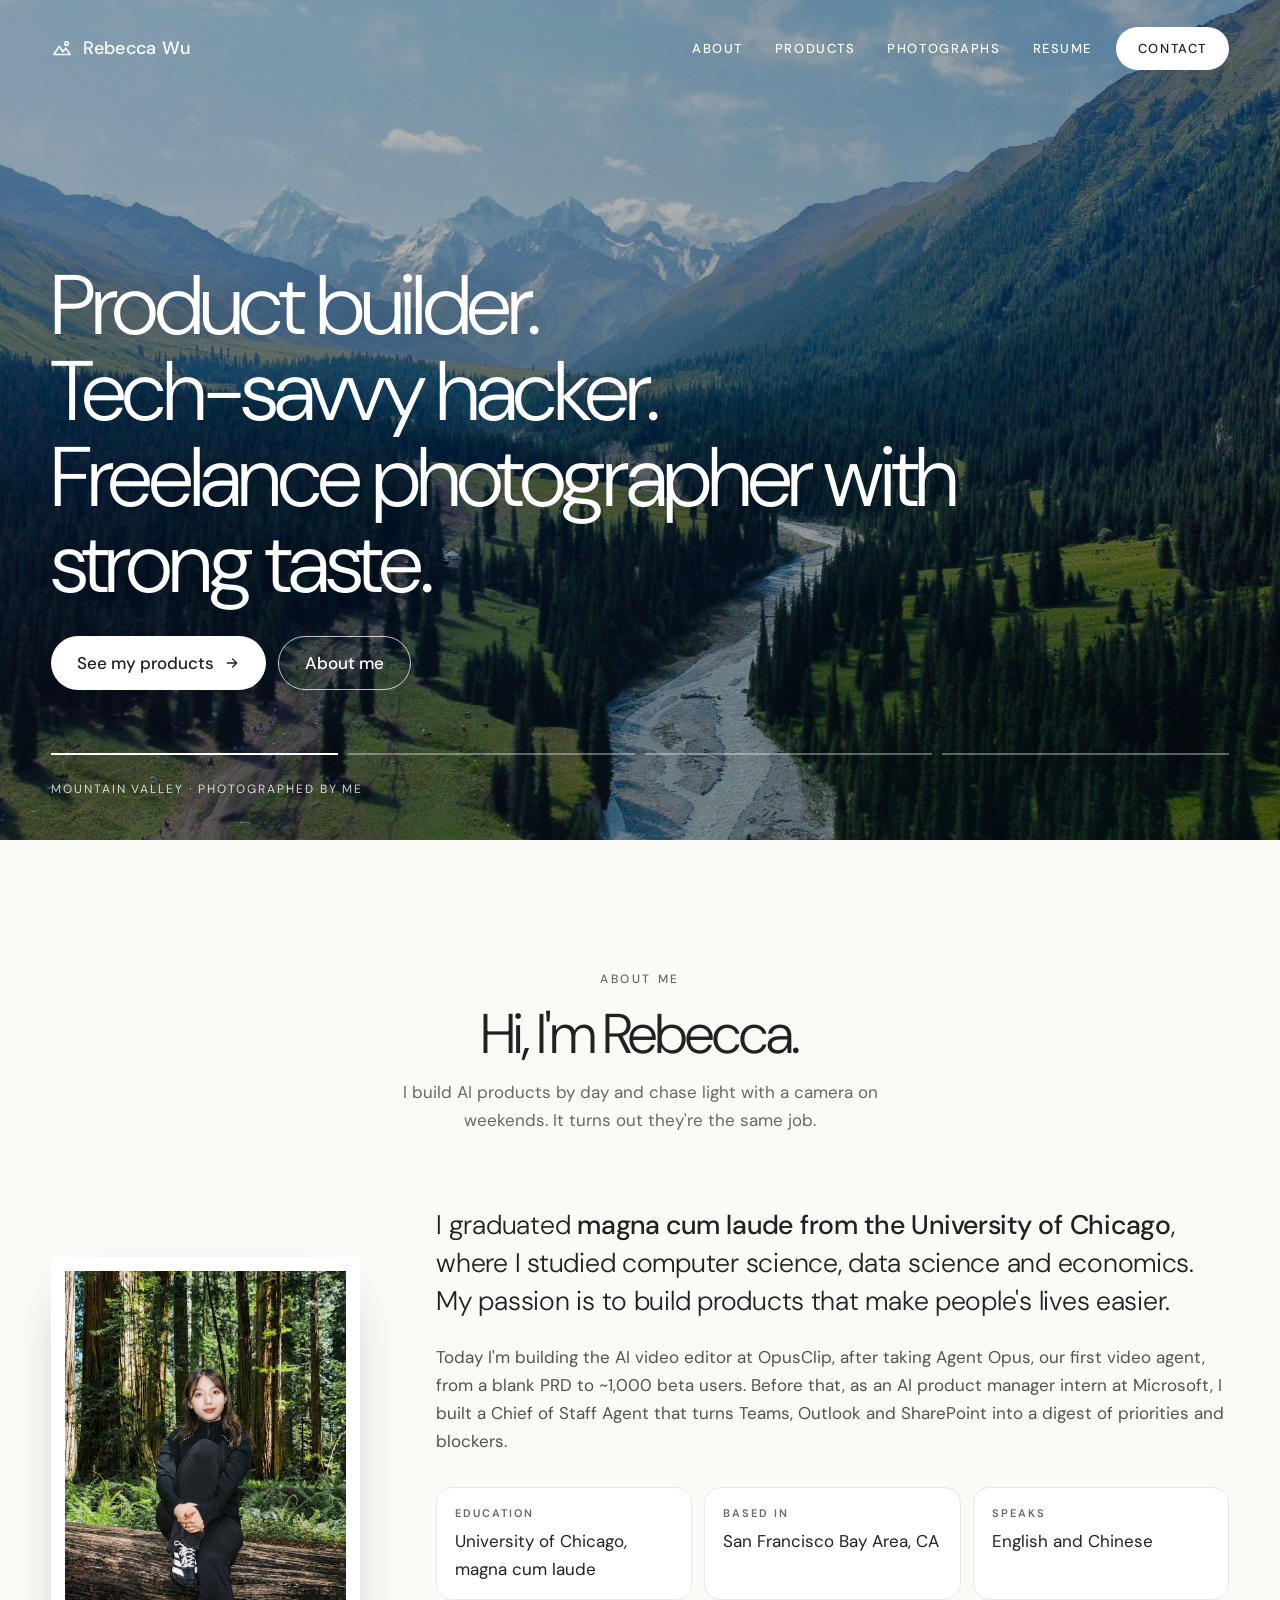
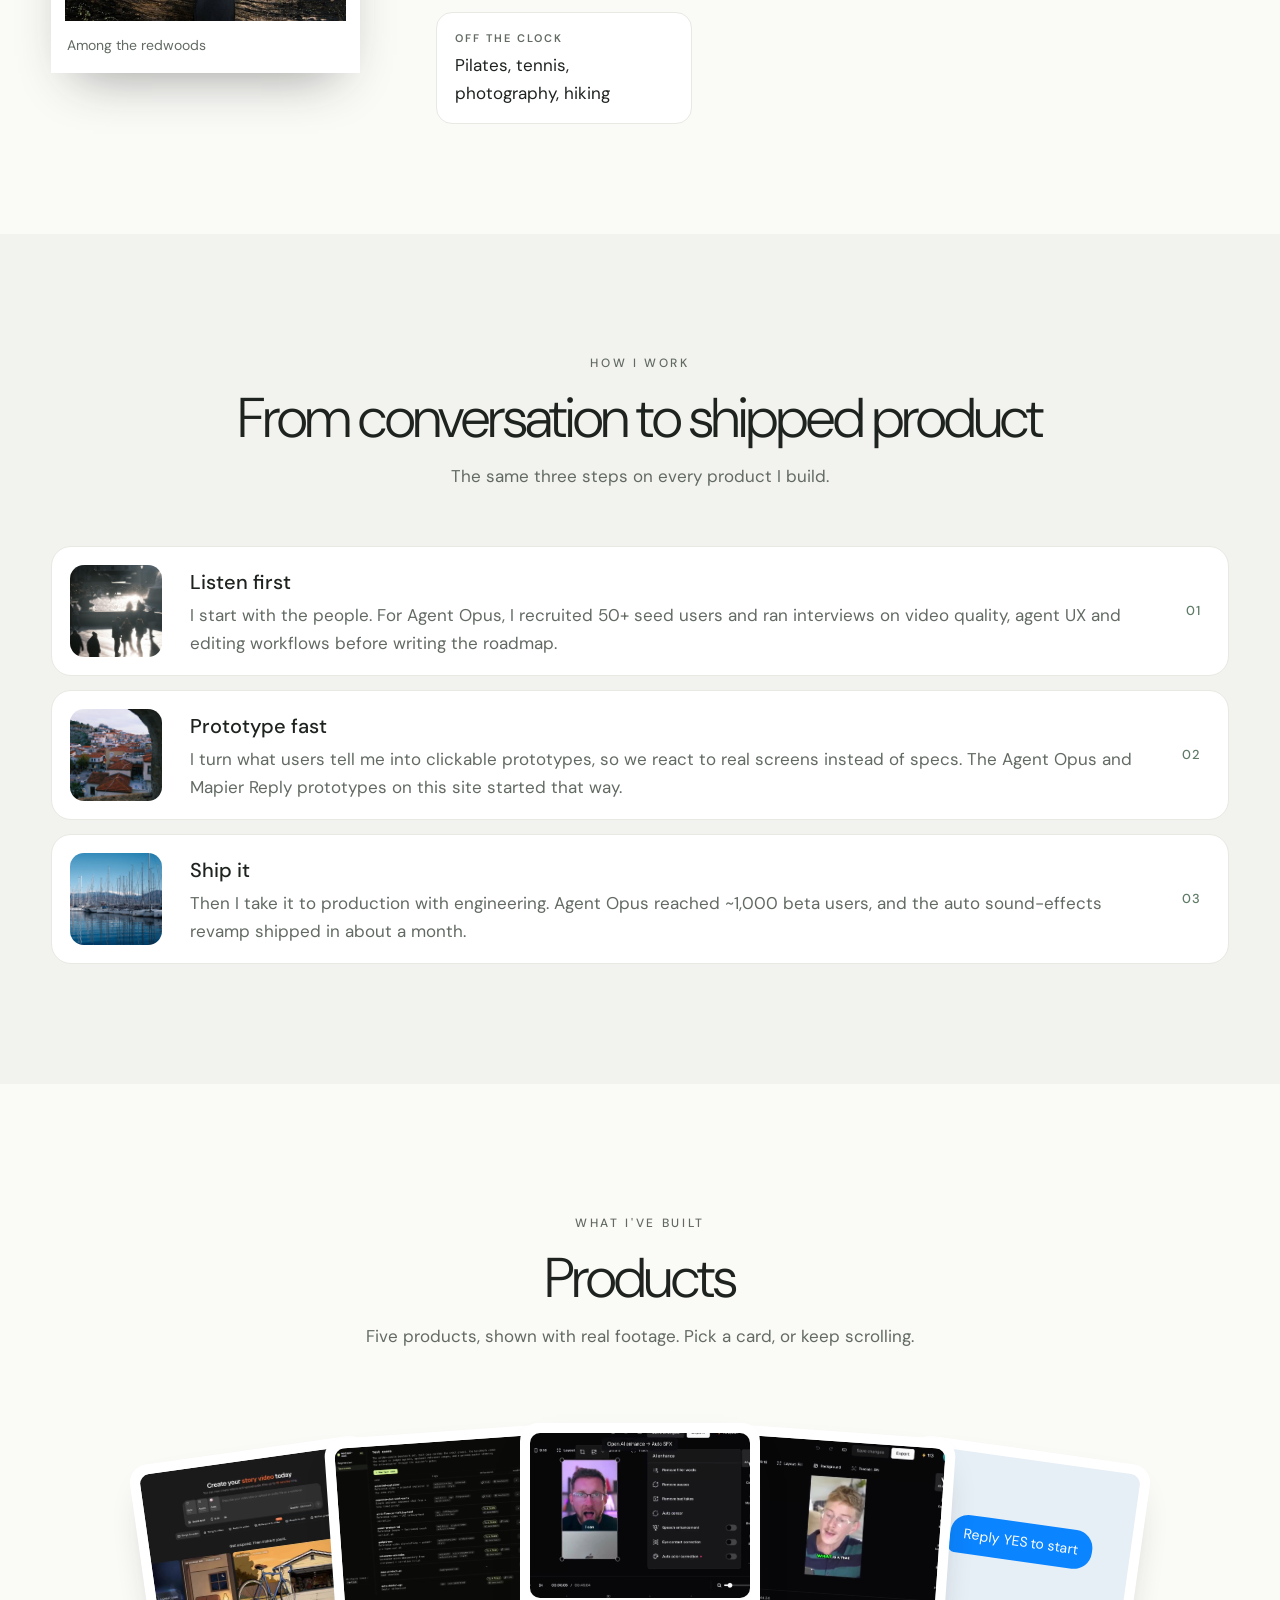
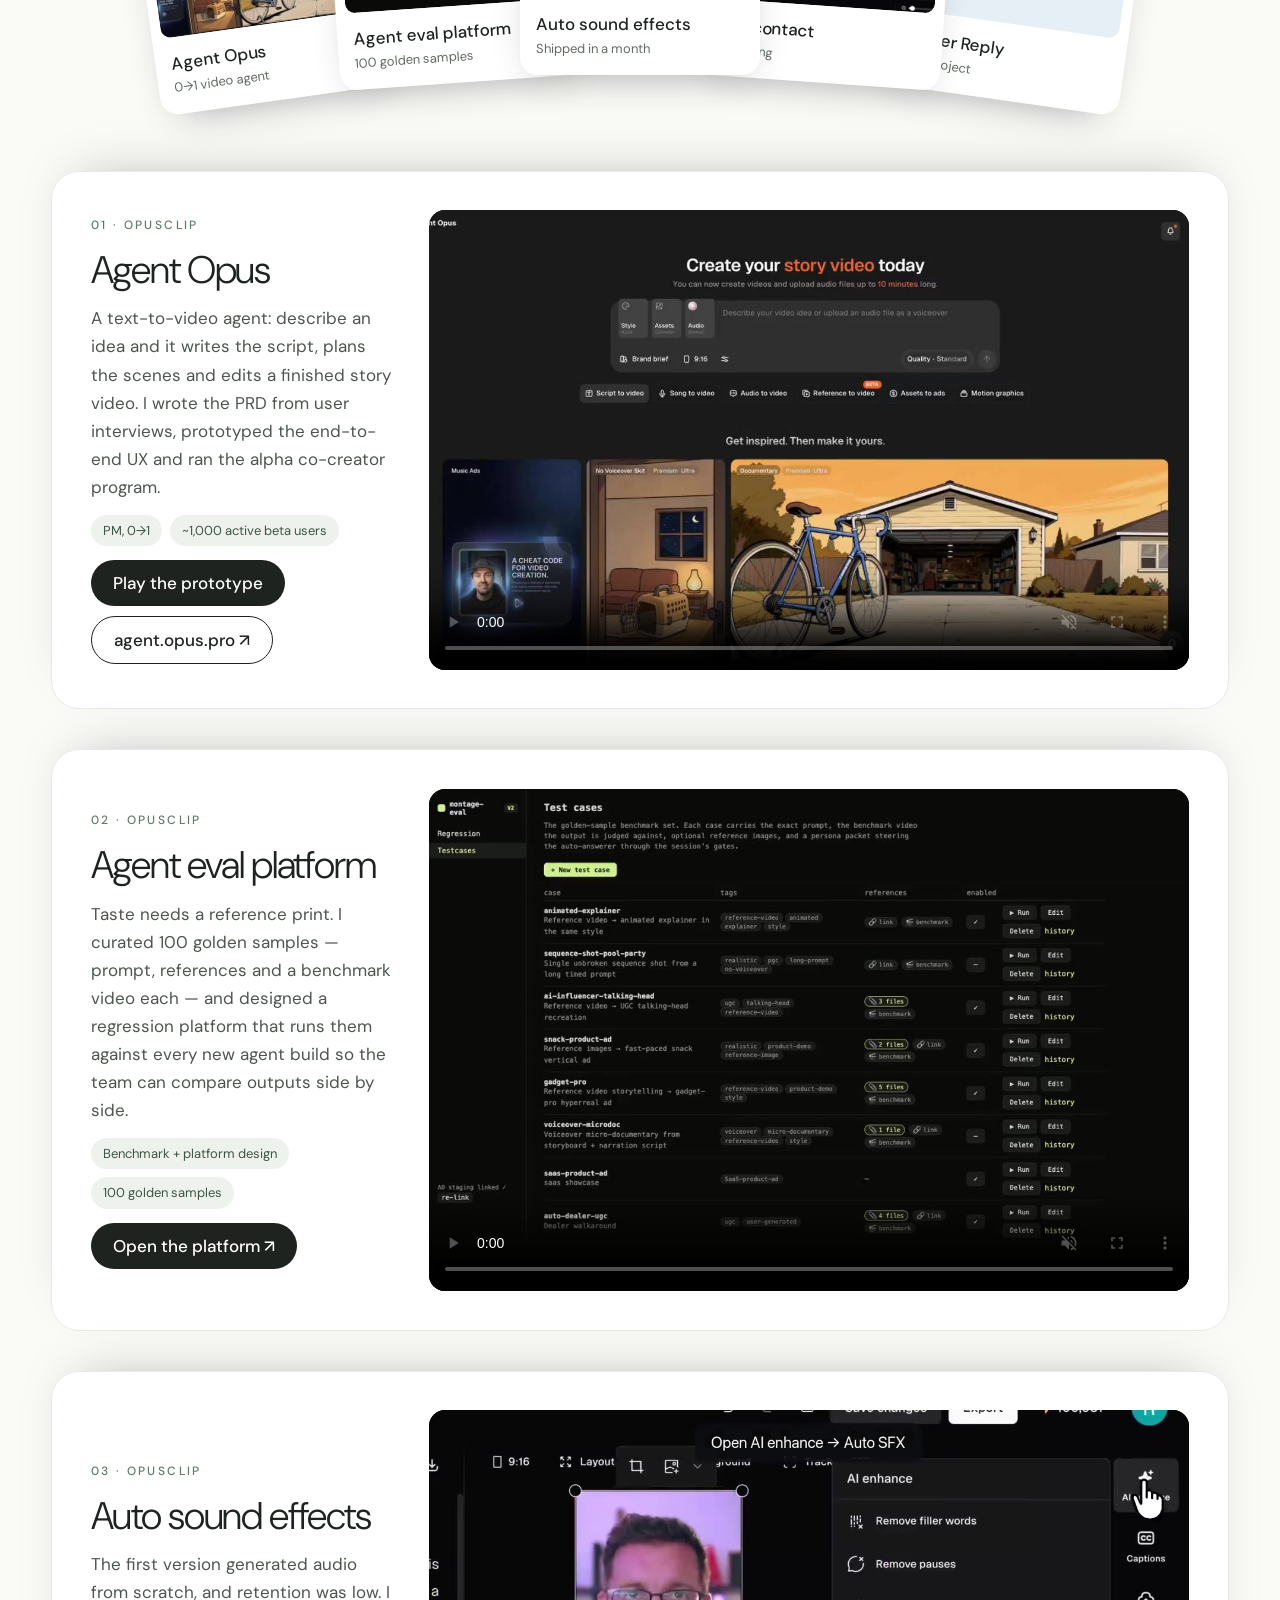
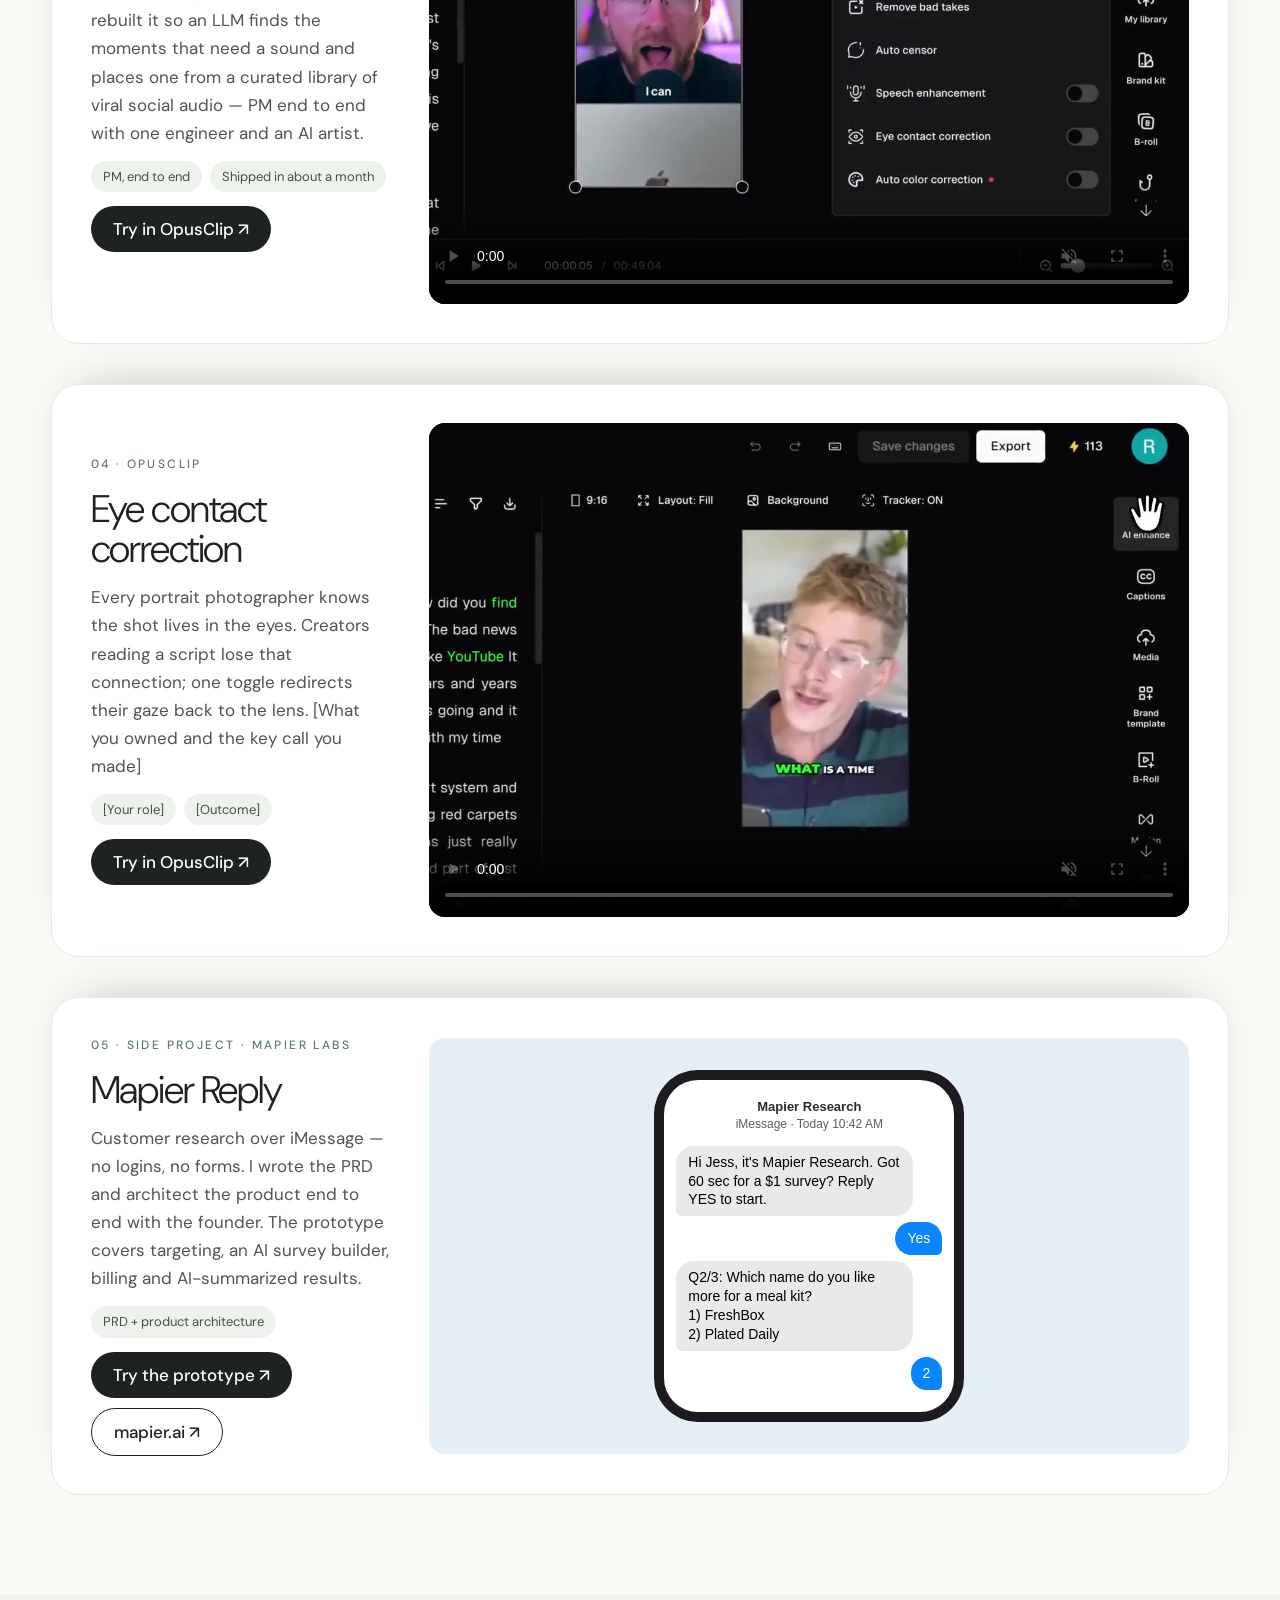
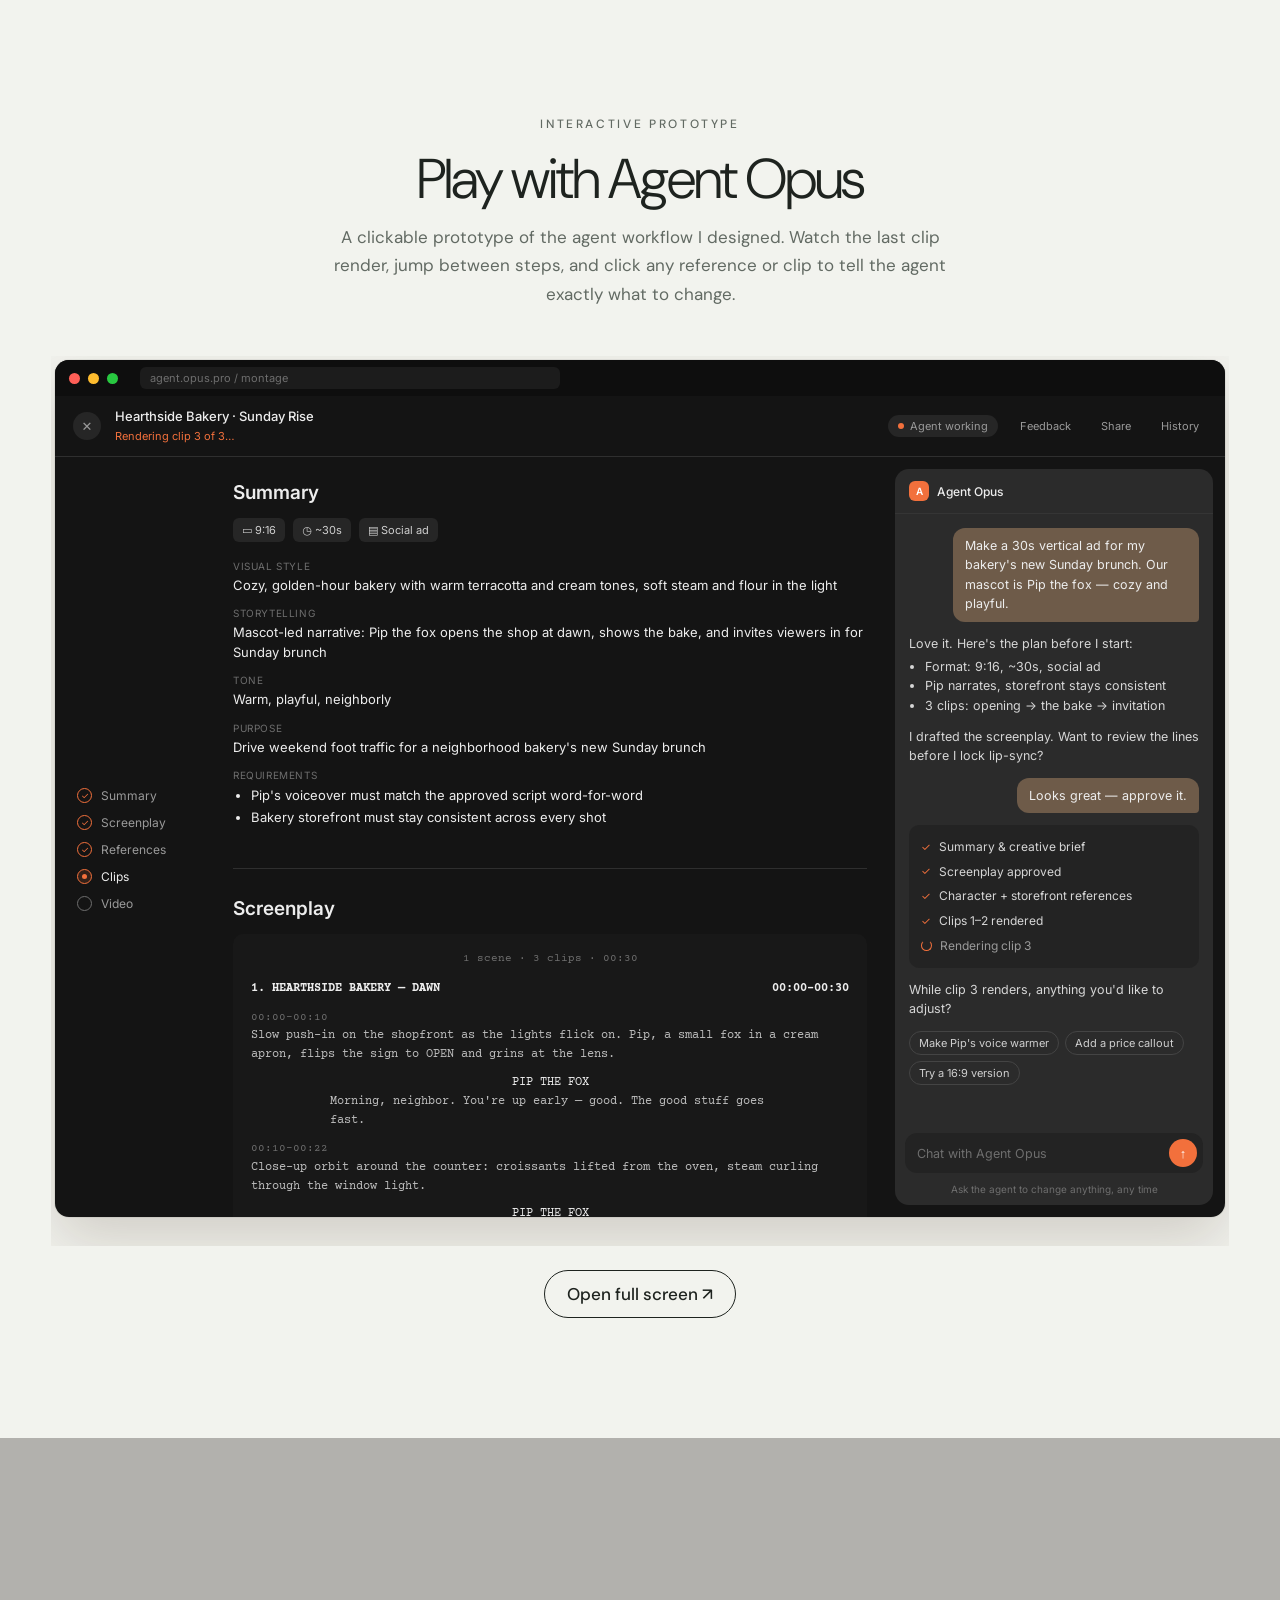
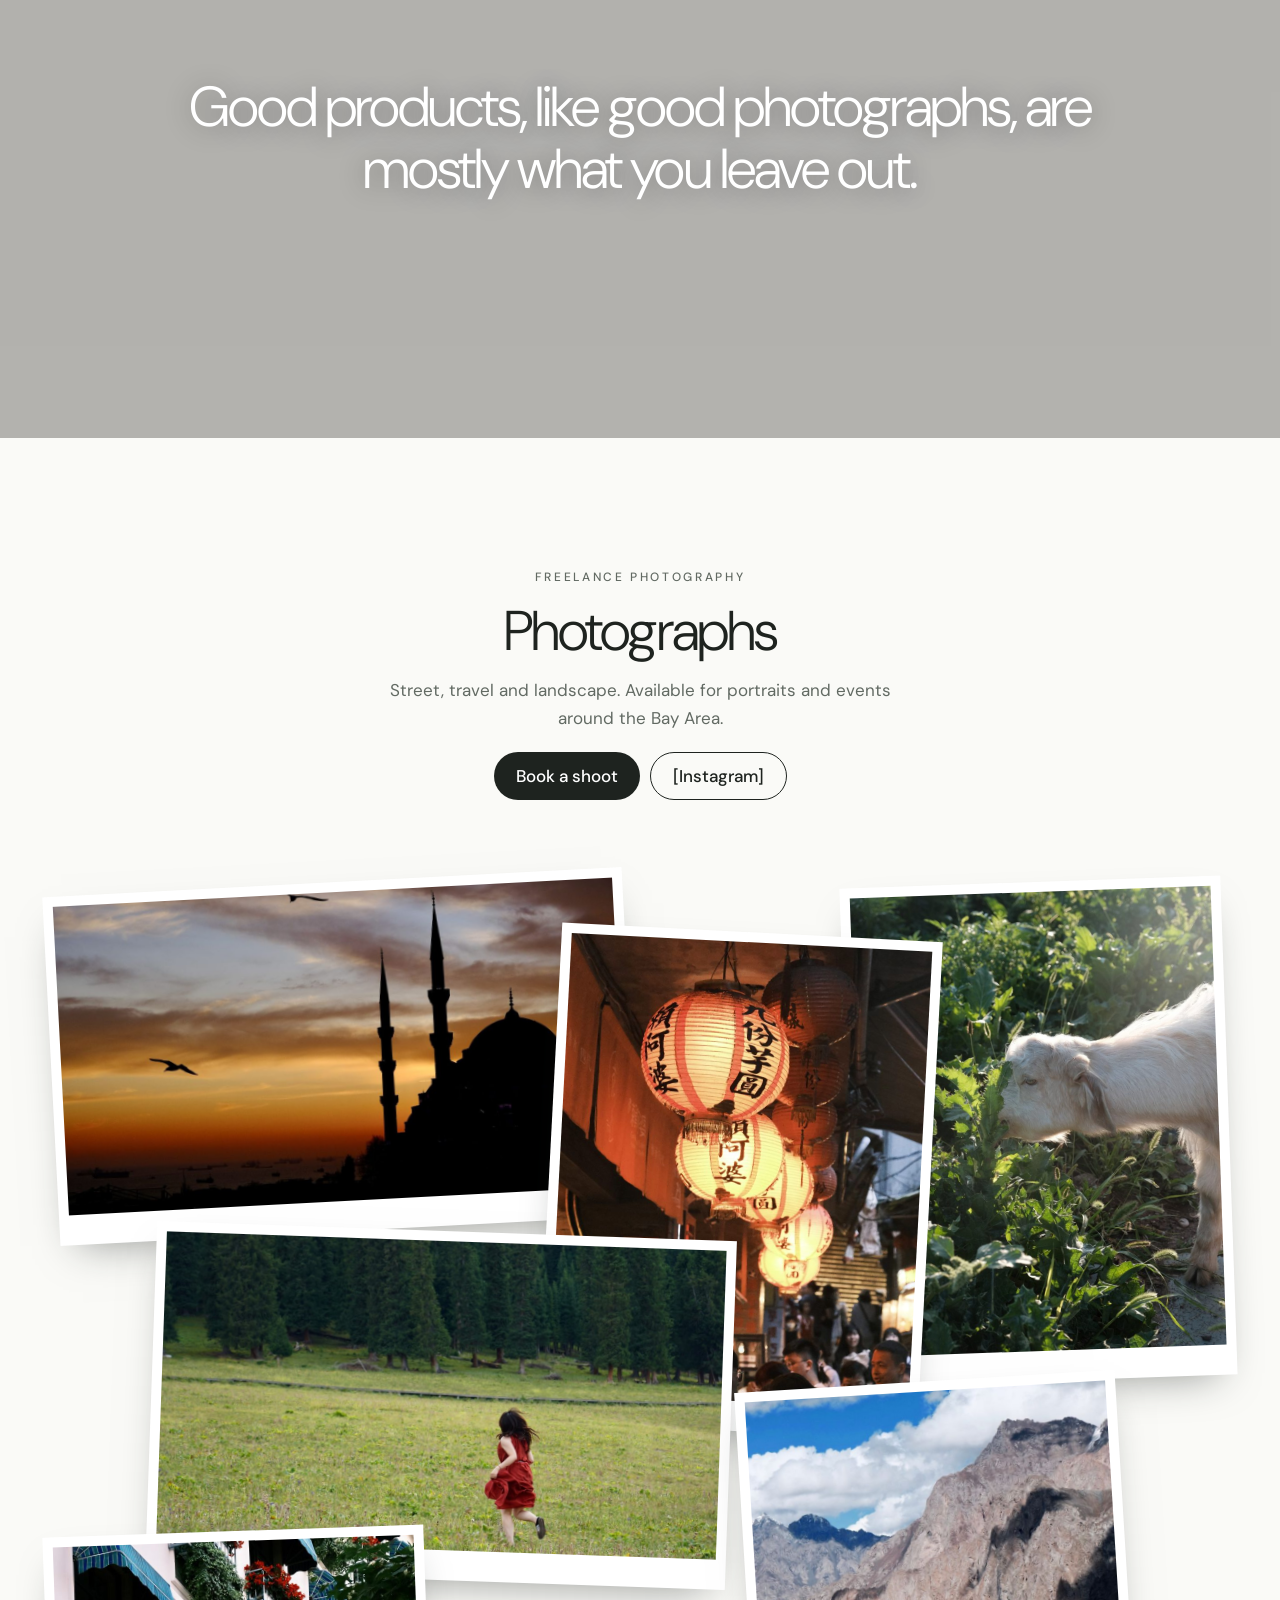
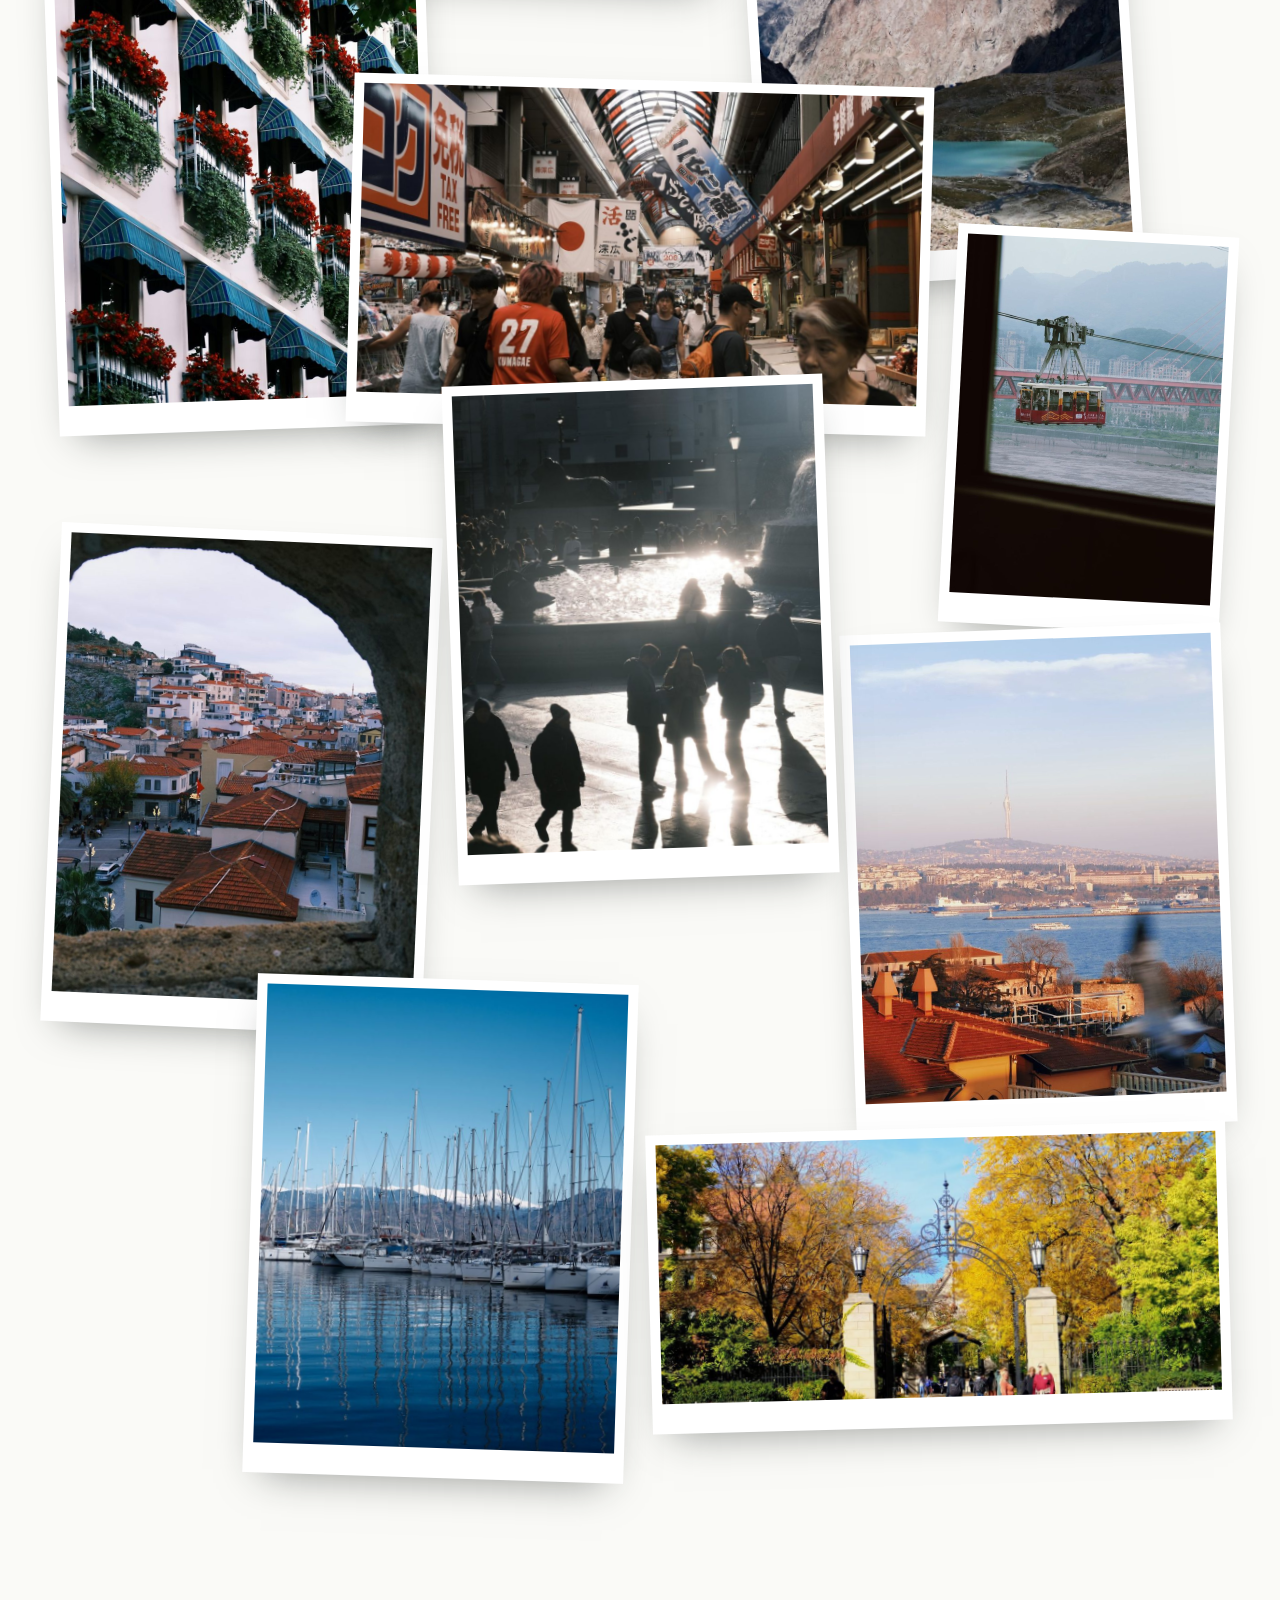
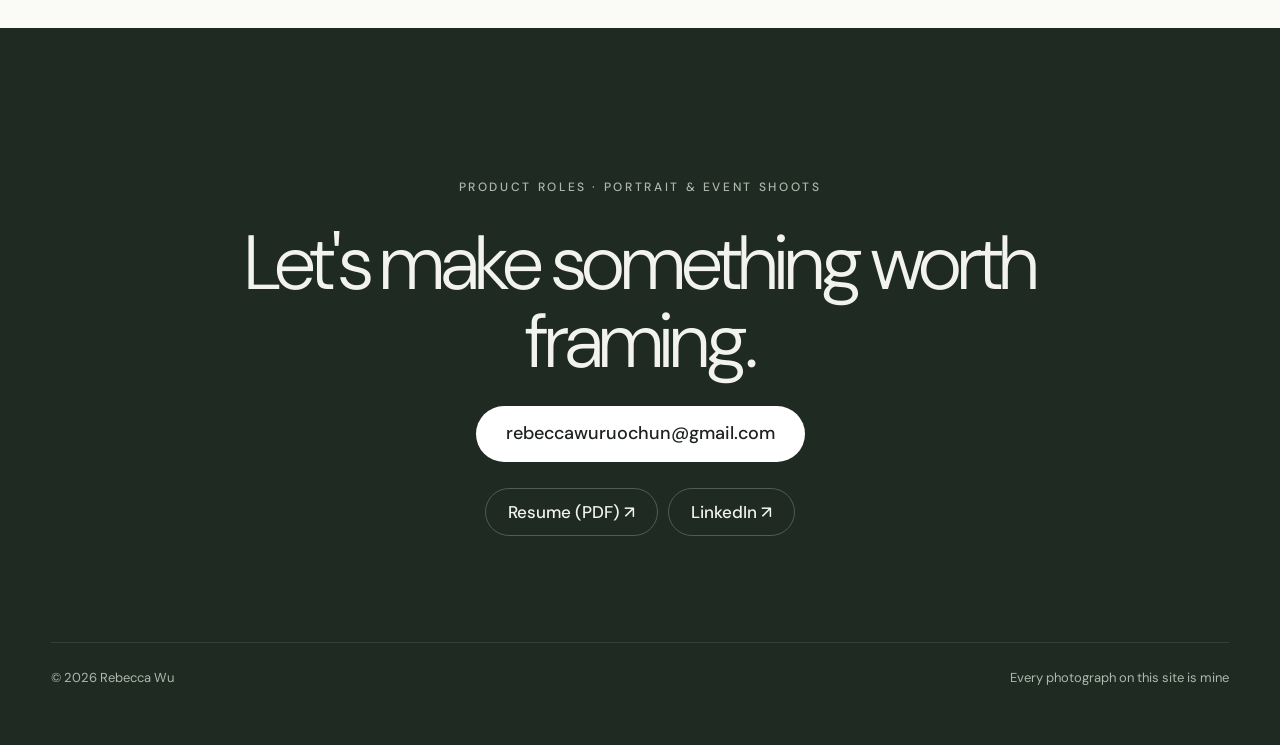
==== index.html @ 4a3f37a7 "Rewrite How I work as a three-step process Co-Authored-By: Claude Opus 5.5 <noreply@anthropic.com> C" ====
<!doctype html>
<html lang="en">
<head>
<meta charset="utf-8">
<meta name="viewport" content="width=device-width, initial-scale=1">
<title>Rebecca Wu — Products &amp; Photography</title>
<meta name="description" content="Rebecca Wu — product builder, tech-savvy hacker and freelance photographer with strong taste. AI video products at OpusClip.">
<meta property="og:title" content="Rebecca Wu — Products &amp; Photography">
<meta property="og:description" content="Product builder, tech-savvy hacker and freelance photographer with strong taste.">
<meta property="og:image" content="assets/photos/hero-valley.jpg">
<meta property="og:type" content="website">
<meta name="twitter:card" content="summary_large_image">
<link rel="icon" href="favicon.svg" type="image/svg+xml">
<link rel="preconnect" href="https://fonts.googleapis.com">
<link href="https://fonts.googleapis.com/css2?family=DM+Sans:opsz,wght@9..40,300;9..40,400;9..40,500;9..40,600&amp;display=swap" rel="stylesheet">
<style>
body{margin:0;background:#FAFAF7}
a{color:inherit}
@keyframes rw-reveal{from{opacity:0;transform:translateY(28px)}to{opacity:1;transform:none}}
@supports (animation-timeline: view()){@media (prefers-reduced-motion: no-preference){.rw-reveal{animation:rw-reveal linear both;animation-timeline:view();animation-range:entry 0% cover 25%}}}
@keyframes rw-fill{from{width:0}to{width:100%}}
.rw-fill{display:block;height:100%;background:#FFFFFF;animation:rw-fill 6s linear forwards}
@keyframes rw-zoom{from{transform:scale(1)}to{transform:scale(1.08)}}
@media (prefers-reduced-motion: no-preference){.rw-kb{animation:rw-zoom 7s ease-out forwards}}
.rw-band{background:#1A120C url(assets/photos/hero-mosque.jpg) center/cover fixed}
.rw-fan{transform:translateY(var(--y,0)) rotate(var(--r,0deg));transition:transform .45s cubic-bezier(.2,.7,.2,1), box-shadow .45s}
.rw-fan:hover,.rw-fan:focus-visible{transform:translateY(-18px) rotate(0deg) scale(1.04);z-index:9;box-shadow:0 30px 60px -20px rgba(30,35,31,.45)}
.rw-print{transform:rotate(var(--r,0deg));transition:transform .4s ease, box-shadow .4s ease}
.rw-print:hover{transform:rotate(0deg) scale(1.03);box-shadow:0 30px 60px -20px rgba(30,35,31,.4)}
.rw-pile .rw-print:hover{z-index:30 !important}
@media (max-width: 760px){.rw-pile{grid-template-columns:repeat(2,minmax(0,1fr)) !important;grid-auto-rows:auto !important;gap:14px !important}.rw-pile>figure{grid-column:auto !important;grid-row:auto !important;aspect-ratio:3/4}}
@media (prefers-reduced-motion: reduce){.rw-fan,.rw-print{transition:none}}
</style>
<style>
.hero-slide{position:absolute;inset:0;width:100%;height:100%;object-fit:cover;display:block;opacity:0;transition:opacity 1.4s ease}
.hero-slide.is-active{opacity:1}
@media (prefers-reduced-motion: no-preference){.hero-slide.is-active{animation:rw-zoom 7s ease-out forwards}}
.hero-bar{height:28px;padding:13px 0;border:0;background:transparent;cursor:pointer}
.hero-bar>span{display:block;height:2px;background:rgba(255,255,255,.35);overflow:hidden}
.hero-bar>span>i{display:block;height:100%;width:0;background:#fff}
.hero-bar.is-past>span>i{width:100%}
.hero-bar.is-active>span>i{animation:rw-fill 6s linear forwards}
html{scroll-behavior:smooth}
@media (max-width: 1060px){.pg-frame{display:none}}
</style>
</head>
<body>
<div style="background: #FAFAF7; color: #1E231F; font-family: 'DM Sans', system-ui, sans-serif; font-size: 17px; line-height: 1.65; font-weight: 400">

<section id="top" aria-label="Introduction" style="position: relative; min-height: 840px; overflow: hidden; color: #FFFFFF; display: flex; flex-direction: column; background: #24302A">
<div aria-hidden="true" style="position: absolute; inset: 0; overflow: hidden">
<img class="hero-slide is-active" src="assets/photos/hero-valley.jpg" alt="" style="object-position: 50% 60%">
<img class="hero-slide" src="assets/photos/hero-mosque.jpg" alt="" style="object-position: 50% 45%">
<img class="hero-slide" src="assets/photos/hero-market.jpg" alt="" style="object-position: 50% 50%">
<img class="hero-slide" src="assets/photos/hero-gate.jpg" alt="" style="object-position: 50% 55%">
<span style="position: absolute; inset: 0; background: rgba(12,16,13,0.32); display: block"></span>
</div>

<header style="position: relative; width: 100%; box-sizing: border-box; max-width: 1360px; margin: 0 auto; padding: 26px clamp(20px, 4vw, 56px); display: flex; flex-wrap: wrap; align-items: center; justify-content: space-between; gap: 12px">
<a href="#top" style="display: flex; align-items: center; gap: 10px; font-size: 18px; font-weight: 500; letter-spacing: 0.02em; text-decoration: none; color: #FFFFFF"><svg aria-hidden="true" width="22" height="22" viewBox="0 0 24 24" fill="none" stroke="currentColor" stroke-width="1.6" stroke-linecap="round" stroke-linejoin="round"><path d="M3 18l6-9 4 6 3-4 5 7z"></path><circle cx="17" cy="6" r="2"></circle></svg>Rebecca Wu</a>
<nav aria-label="Main" style="display: flex; flex-wrap: wrap; align-items: center; gap: 4px; font-size: 13px; font-weight: 500; letter-spacing: 0.12em; text-transform: uppercase">
<a href="#about" style="padding: 12px 14px; text-decoration: none; color: #FFFFFF">About</a>
<a href="#products" style="padding: 12px 14px; text-decoration: none; color: #FFFFFF">Products</a>
<a href="#photographs" style="padding: 12px 14px; text-decoration: none; color: #FFFFFF">Photographs</a>
<a href="assets/Rebecca-Wu-Resume.pdf" target="_blank" rel="noopener" style="padding: 12px 14px; text-decoration: none; color: #FFFFFF">Resume</a>
<a href="#contact" style="padding: 11px 22px; margin-left: 6px; text-decoration: none; color: #1E231F; background: #FFFFFF; border-radius: 999px">Contact</a>
</nav>
</header>

<div style="position: relative; flex: 1; width: 100%; box-sizing: border-box; max-width: 1360px; margin: 0 auto; padding: 40px clamp(20px, 4vw, 56px) 40px; display: flex; flex-direction: column; justify-content: flex-end; gap: 30px">
<h1 style="margin: 0; max-width: 980px; font-weight: 300; font-size: clamp(44px, 6.6vw, 96px); line-height: 1.02; letter-spacing: -0.04em; text-shadow: 0 2px 30px rgba(0,0,0,0.25)">Product builder.<br>Tech-savvy hacker.<br>Freelance photographer with strong taste.</h1>
<div style="display: flex; flex-wrap: wrap; gap: 12px">
<a href="#products" style="display: inline-flex; align-items: center; gap: 10px; min-height: 52px; padding: 0 26px; border-radius: 999px; background: #FFFFFF; color: #1E231F; text-decoration: none; font-weight: 500">See my products <svg aria-hidden="true" width="16" height="16" viewBox="0 0 24 24" fill="none" stroke="currentColor" stroke-width="2" stroke-linecap="round" stroke-linejoin="round"><path d="M5 12h14M13 6l6 6-6 6"></path></svg></a>
<a href="#about" style="display: inline-flex; align-items: center; min-height: 52px; padding: 0 26px; border-radius: 999px; border: 1px solid rgba(255,255,255,0.75); color: #FFFFFF; text-decoration: none; font-weight: 500">About me</a>
</div>
<div style="display: flex; flex-direction: column; gap: 12px; margin-top: 20px">
<div style="display: grid; grid-template-columns: repeat(4, minmax(0, 1fr)); gap: 10px">
<button class="hero-bar is-active" type="button" data-slide="0" aria-label="Show photo 1: Mountain valley" aria-pressed="true"><span><i></i></span></button>
<button class="hero-bar" type="button" data-slide="1" aria-label="Show photo 2: Last light" aria-pressed="false"><span><i></i></span></button>
<button class="hero-bar" type="button" data-slide="2" aria-label="Show photo 3: Market street" aria-pressed="false"><span><i></i></span></button>
<button class="hero-bar" type="button" data-slide="3" aria-label="Show photo 4: Autumn gate" aria-pressed="false"><span><i></i></span></button>

</div>
<p style="margin: 0; font-size: 12px; letter-spacing: 0.16em; text-transform: uppercase; color: rgba(255,255,255,0.8)"><span id="hero-caption">Mountain valley</span> · photographed by me</p>
</div>
</div>
</section>

<section id="about" style="max-width: 1240px; margin: 0 auto; padding: 130px clamp(20px, 4vw, 56px) 110px">
<div class="rw-reveal" style="text-align: center; display: flex; flex-direction: column; align-items: center; gap: 14px; margin-bottom: 72px">
<p style="margin: 0; font-size: 12px; font-weight: 500; letter-spacing: 0.22em; text-transform: uppercase; color: #626A63">About me</p>
<h2 style="margin: 0; font-size: clamp(36px, 4.4vw, 56px); line-height: 1.08; font-weight: 300; letter-spacing: -0.035em">Hi, I'm Rebecca.</h2>
<p style="margin: 0; max-width: 560px; color: #626A63">I build AI products by day and chase light with a camera on weekends. It turns out they're the same job.</p>
</div>
<div style="display: flex; flex-wrap: wrap; align-items: center; gap: clamp(36px, 6vw, 96px)">
<figure class="rw-print rw-reveal" style="--r: -2.5deg; flex: 1 1 280px; max-width: 420px; margin: 0 auto; padding: 14px 14px 52px; background: #FFFFFF; box-shadow: 0 24px 50px -24px rgba(30,35,31,0.45); position: relative">
<img src="assets/photos/rebecca-redwoods.jpg" alt="Rebecca sitting on a fallen log among redwoods" style="width: 100%; aspect-ratio: 4 / 5; object-fit: cover; object-position: 50% 40%; display: block">
<figcaption style="position: absolute; left: 16px; bottom: 16px; font-size: 14px; color: #626A63">Among the redwoods</figcaption>
</figure>
<div style="flex: 999 1 480px; min-width: 0; display: flex; flex-direction: column; gap: 24px">
<p style="margin: 0; font-size: clamp(21px, 2.1vw, 27px); line-height: 1.4; font-weight: 300; letter-spacing: -0.01em">I graduated <b style="font-weight: 500">magna cum laude from the University of Chicago</b>, where I studied computer science, data science and economics. My passion is to build products that make people's lives easier.</p>
<p style="margin: 0; color: #4E554F">Today I'm building the AI video editor at OpusClip, after taking Agent Opus, our first video agent, from a blank PRD to ~1,000 beta users. Before that, as an AI product manager intern at Microsoft, I built a Chief of Staff Agent that turns Teams, Outlook and SharePoint into a digest of priorities and blockers.</p>
<dl style="margin: 8px 0 0; display: grid; grid-template-columns: repeat(auto-fit, minmax(200px, 1fr)); gap: 12px">
<div style="background: #FFFFFF; border: 1px solid #E7E9E3; border-radius: 16px; padding: 16px 18px"><dt style="font-size: 11px; font-weight: 600; letter-spacing: 0.18em; color: #626A63">EDUCATION</dt><dd style="margin: 4px 0 0">University of Chicago, magna cum laude</dd></div>
<div style="background: #FFFFFF; border: 1px solid #E7E9E3; border-radius: 16px; padding: 16px 18px"><dt style="font-size: 11px; font-weight: 600; letter-spacing: 0.18em; color: #626A63">BASED IN</dt><dd style="margin: 4px 0 0">San Francisco Bay Area, CA</dd></div>
<div style="background: #FFFFFF; border: 1px solid #E7E9E3; border-radius: 16px; padding: 16px 18px"><dt style="font-size: 11px; font-weight: 600; letter-spacing: 0.18em; color: #626A63">SPEAKS</dt><dd style="margin: 4px 0 0">English and Chinese</dd></div>
<div style="background: #FFFFFF; border: 1px solid #E7E9E3; border-radius: 16px; padding: 16px 18px"><dt style="font-size: 11px; font-weight: 600; letter-spacing: 0.18em; color: #626A63">OFF THE CLOCK</dt><dd style="margin: 4px 0 0">Pilates, tennis, photography, hiking</dd></div>
</dl>
</div>
</div>
</section>

<section id="approach" style="background: #F2F3EE">
<div style="max-width: 1240px; margin: 0 auto; padding: 120px clamp(20px, 4vw, 56px)">
<div class="rw-reveal" style="text-align: center; display: flex; flex-direction: column; align-items: center; gap: 14px; margin-bottom: 56px">
<p style="margin: 0; font-size: 12px; font-weight: 500; letter-spacing: 0.22em; text-transform: uppercase; color: #626A63">How I work</p>
<h2 style="margin: 0; font-size: clamp(36px, 4.4vw, 56px); line-height: 1.08; font-weight: 300; letter-spacing: -0.035em">From conversation to shipped product</h2>
<p style="margin: 0; max-width: 560px; color: #626A63">The same three steps on every product I build.</p>
</div>
<div style="display: flex; flex-direction: column; gap: 14px">
<div class="rw-reveal" style="display: flex; flex-wrap: wrap; align-items: center; gap: 20px 28px; background: #FFFFFF; border: 1px solid #E7E9E3; border-radius: 20px; padding: 18px 26px 18px 18px">
<img src="assets/photos/backlit-commuters.jpg" alt="Backlit commuters casting long shadows" style="width: 92px; height: 92px; border-radius: 14px; object-fit: cover; display: block; flex: none">
<div style="flex: 1 1 300px; min-width: 0"><h3 style="margin: 0; font-size: 20px; font-weight: 500">Listen first</h3><p style="margin: 2px 0 0; color: #626A63">I start with the people. For Agent Opus, I recruited 50+ seed users and ran interviews on video quality, agent UX and editing workflows before writing the roadmap.</p></div>
<span style="font-size: 13px; font-weight: 500; letter-spacing: 0.12em; color: #5F7A66">01</span>
</div>
<div class="rw-reveal" style="display: flex; flex-wrap: wrap; align-items: center; gap: 20px 28px; background: #FFFFFF; border: 1px solid #E7E9E3; border-radius: 20px; padding: 18px 26px 18px 18px">
<img src="assets/photos/arch-hillside-town.jpg" alt="Hillside town framed through a stone arch" style="width: 92px; height: 92px; border-radius: 14px; object-fit: cover; display: block; flex: none">
<div style="flex: 1 1 300px; min-width: 0"><h3 style="margin: 0; font-size: 20px; font-weight: 500">Prototype fast</h3><p style="margin: 2px 0 0; color: #626A63">I turn what users tell me into clickable prototypes, so we react to real screens instead of specs. The Agent Opus and Mapier Reply prototypes on this site started that way.</p></div>
<span style="font-size: 13px; font-weight: 500; letter-spacing: 0.12em; color: #5F7A66">02</span>
</div>
<div class="rw-reveal" style="display: flex; flex-wrap: wrap; align-items: center; gap: 20px 28px; background: #FFFFFF; border: 1px solid #E7E9E3; border-radius: 20px; padding: 18px 26px 18px 18px">
<img src="assets/photos/marina.jpg" alt="Sailboat masts reflected in a still marina" style="width: 92px; height: 92px; border-radius: 14px; object-fit: cover; display: block; flex: none">
<div style="flex: 1 1 300px; min-width: 0"><h3 style="margin: 0; font-size: 20px; font-weight: 500">Ship it</h3><p style="margin: 2px 0 0; color: #626A63">Then I take it to production with engineering. Agent Opus reached ~1,000 beta users, and the auto sound-effects revamp shipped in about a month.</p></div>
<span style="font-size: 13px; font-weight: 500; letter-spacing: 0.12em; color: #5F7A66">03</span>
</div>
</div>
</div>
</section>

<section id="products" style="max-width: 1240px; margin: 0 auto; padding: 130px clamp(20px, 4vw, 56px) 60px">
<div class="rw-reveal" style="text-align: center; display: flex; flex-direction: column; align-items: center; gap: 14px">
<p style="margin: 0; font-size: 12px; font-weight: 500; letter-spacing: 0.22em; text-transform: uppercase; color: #626A63">What I've built</p>
<h2 style="margin: 0; font-size: clamp(36px, 4.4vw, 56px); line-height: 1.08; font-weight: 300; letter-spacing: -0.035em">Products</h2>
<p style="margin: 0; max-width: 560px; color: #626A63">Five products, shown with real footage. Pick a card, or keep scrolling.</p>
</div>

<nav aria-label="Product index" style="display: flex; justify-content: center; padding: 72px 8px 96px; overflow-x: auto">
<a class="rw-fan" href="#p1" style="--r: -8deg; --y: 26px; flex: none; width: 220px; margin: 0 -26px; background: #FFFFFF; border-radius: 18px; padding: 10px 10px 16px; box-shadow: 0 18px 40px -22px rgba(30,35,31,0.45); text-decoration: none; position: relative; z-index: 1">
<img src="assets/video/agent-opus-poster.jpg" alt="" style="width: 100%; aspect-ratio: 4 / 3; object-fit: cover; border-radius: 10px; display: block">
<span style="display: block; margin: 12px 6px 0; font-weight: 500">Agent Opus</span><span style="display: block; margin: 0 6px; font-size: 13px; color: #626A63">0→1 video agent</span>
</a>
<a class="rw-fan" href="#p2" style="--r: -4deg; --y: 8px; flex: none; width: 220px; margin: 0 -26px; background: #FFFFFF; border-radius: 18px; padding: 10px 10px 16px; box-shadow: 0 18px 40px -22px rgba(30,35,31,0.45); text-decoration: none; position: relative; z-index: 2">
<img src="assets/video/eval-platform-poster.jpg" alt="" style="width: 100%; aspect-ratio: 4 / 3; object-fit: cover; object-position: left top; border-radius: 10px; display: block">
<span style="display: block; margin: 12px 6px 0; font-weight: 500">Agent eval platform</span><span style="display: block; margin: 0 6px; font-size: 13px; color: #626A63">100 golden samples</span>
</a>
<a class="rw-fan" href="#p3" style="--r: 0deg; --y: 0px; flex: none; width: 220px; margin: 0 -26px; background: #FFFFFF; border-radius: 18px; padding: 10px 10px 16px; box-shadow: 0 18px 40px -22px rgba(30,35,31,0.45); text-decoration: none; position: relative; z-index: 3">
<img src="assets/video/auto-sfx-poster.jpg" alt="" style="width: 100%; aspect-ratio: 4 / 3; object-fit: cover; border-radius: 10px; display: block">
<span style="display: block; margin: 12px 6px 0; font-weight: 500">Auto sound effects</span><span style="display: block; margin: 0 6px; font-size: 13px; color: #626A63">Shipped in a month</span>
</a>
<a class="rw-fan" href="#p4" style="--r: 4deg; --y: 8px; flex: none; width: 220px; margin: 0 -26px; background: #FFFFFF; border-radius: 18px; padding: 10px 10px 16px; box-shadow: 0 18px 40px -22px rgba(30,35,31,0.45); text-decoration: none; position: relative; z-index: 2">
<img src="assets/video/eye-contact-poster.jpg" alt="" style="width: 100%; aspect-ratio: 4 / 3; object-fit: cover; border-radius: 10px; display: block">
<span style="display: block; margin: 12px 6px 0; font-weight: 500">Eye contact</span><span style="display: block; margin: 0 6px; font-size: 13px; color: #626A63">AI editing</span>
</a>
<a class="rw-fan" href="#p5" style="--r: 8deg; --y: 26px; flex: none; width: 220px; margin: 0 -26px; background: #FFFFFF; border-radius: 18px; padding: 10px 10px 16px; box-shadow: 0 18px 40px -22px rgba(30,35,31,0.45); text-decoration: none; position: relative; z-index: 1">
<span style="width: 100%; aspect-ratio: 4 / 3; border-radius: 10px; display: flex; align-items: center; justify-content: center; background: #E6EEF6"><span style="padding: 8px 14px; border-radius: 18px 18px 18px 6px; background: #0B84FF; color: #FFFFFF; font-size: 14px">Reply YES to start</span></span>
<span style="display: block; margin: 12px 6px 0; font-weight: 500">Mapier Reply</span><span style="display: block; margin: 0 6px; font-size: 13px; color: #626A63">Side project</span>
</a>
</nav>

<div style="display: flex; flex-direction: column; gap: 40px; padding-bottom: 40px">

<article id="p1" style="position: sticky; top: 20px; scroll-margin-top: 20px; background: #FFFFFF; border: 1px solid #E7E9E3; border-radius: 28px; padding: clamp(18px, 3vw, 40px); display: flex; flex-wrap: wrap; align-items: center; gap: clamp(24px, 3vw, 44px); box-shadow: 0 -18px 50px -30px rgba(30,35,31,0.35)">
<div style="flex: 1 1 300px; min-width: 0; display: flex; flex-direction: column; gap: 14px">
<p style="margin: 0; font-size: 12px; font-weight: 500; letter-spacing: 0.2em; color: #5F7A66">01 · OPUSCLIP</p>
<h3 style="margin: 0; font-size: clamp(30px, 3vw, 40px); line-height: 1.05; font-weight: 300; letter-spacing: -0.03em">Agent Opus</h3>
<p style="margin: 0; color: #4E554F">A text-to-video agent: describe an idea and it writes the script, plans the scenes and edits a finished story video. I wrote the PRD from user interviews, prototyped the end-to-end UX and ran the alpha co-creator program.</p>
<div style="display: flex; flex-wrap: wrap; gap: 8px"><span style="font-size: 13px; padding: 5px 12px; border-radius: 999px; background: #EEF2EC; color: #3F5546">PM, 0→1</span><span style="font-size: 13px; padding: 5px 12px; border-radius: 999px; background: #EEF2EC; color: #3F5546">~1,000 active beta users</span></div>
<div style="display: flex; flex-wrap: wrap; gap: 10px"><a href="#playground" style="display: inline-flex; align-items: center; min-height: 46px; padding: 0 22px; border-radius: 999px; background: #1E231F; color: #FFFFFF; text-decoration: none; font-weight: 500">Play the prototype</a><a href="https://agent.opus.pro" target="_blank" rel="noopener" style="display: inline-flex; align-items: center; min-height: 46px; padding: 0 22px; border-radius: 999px; border: 1px solid #1E231F; text-decoration: none; font-weight: 500">agent.opus.pro ↗</a></div>
</div>
<video src="assets/video/agent-opus.mp4" poster="assets/video/agent-opus-poster.jpg" autoplay="" muted="" loop="" playsinline="" controls="" preload="metadata" aria-label="Screen recording of the Agent Opus create screen" style="flex: 999 1 520px; min-width: 0; width: 100%; display: block; border-radius: 16px; background: #111111"></video>
</article>

<article id="p2" style="position: sticky; top: 36px; scroll-margin-top: 36px; background: #FFFFFF; border: 1px solid #E7E9E3; border-radius: 28px; padding: clamp(18px, 3vw, 40px); display: flex; flex-wrap: wrap; align-items: center; gap: clamp(24px, 3vw, 44px); box-shadow: 0 -18px 50px -30px rgba(30,35,31,0.35)">
<div style="flex: 1 1 300px; min-width: 0; display: flex; flex-direction: column; gap: 14px">
<p style="margin: 0; font-size: 12px; font-weight: 500; letter-spacing: 0.2em; color: #5F7A66">02 · OPUSCLIP</p>
<h3 style="margin: 0; font-size: clamp(30px, 3vw, 40px); line-height: 1.05; font-weight: 300; letter-spacing: -0.03em">Agent eval platform</h3>
<p style="margin: 0; color: #4E554F">Taste needs a reference print. I curated 100 golden samples — prompt, references and a benchmark video each — and designed a regression platform that runs them against every new agent build so the team can compare outputs side by side.</p>
<div style="display: flex; flex-wrap: wrap; gap: 8px"><span style="font-size: 13px; padding: 5px 12px; border-radius: 999px; background: #EEF2EC; color: #3F5546">Benchmark + platform design</span><span style="font-size: 13px; padding: 5px 12px; border-radius: 999px; background: #EEF2EC; color: #3F5546">100 golden samples</span></div>
<a href="https://montage-eval-v2.opuslab.ai/testcases" target="_blank" rel="noopener" style="align-self: flex-start; display: inline-flex; align-items: center; min-height: 46px; padding: 0 22px; border-radius: 999px; background: #1E231F; color: #FFFFFF; text-decoration: none; font-weight: 500">Open the platform ↗</a>
</div>
<video src="assets/video/eval-platform.mp4" poster="assets/video/eval-platform-poster.jpg" autoplay="" muted="" loop="" playsinline="" controls="" preload="metadata" aria-label="Screen recording of the agent eval platform" style="flex: 999 1 520px; min-width: 0; width: 100%; display: block; border-radius: 16px; background: #0E0E0E"></video>
</article>

<article id="p3" style="position: sticky; top: 52px; scroll-margin-top: 52px; background: #FFFFFF; border: 1px solid #E7E9E3; border-radius: 28px; padding: clamp(18px, 3vw, 40px); display: flex; flex-wrap: wrap; align-items: center; gap: clamp(24px, 3vw, 44px); box-shadow: 0 -18px 50px -30px rgba(30,35,31,0.35)">
<div style="flex: 1 1 300px; min-width: 0; display: flex; flex-direction: column; gap: 14px">
<p style="margin: 0; font-size: 12px; font-weight: 500; letter-spacing: 0.2em; color: #5F7A66">03 · OPUSCLIP</p>
<h3 style="margin: 0; font-size: clamp(30px, 3vw, 40px); line-height: 1.05; font-weight: 300; letter-spacing: -0.03em">Auto sound effects</h3>
<p style="margin: 0; color: #4E554F">The first version generated audio from scratch, and retention was low. I rebuilt it so an LLM finds the moments that need a sound and places one from a curated library of viral social audio — PM end to end with one engineer and an AI artist.</p>
<div style="display: flex; flex-wrap: wrap; gap: 8px"><span style="font-size: 13px; padding: 5px 12px; border-radius: 999px; background: #EEF2EC; color: #3F5546">PM, end to end</span><span style="font-size: 13px; padding: 5px 12px; border-radius: 999px; background: #EEF2EC; color: #3F5546">Shipped in about a month</span></div>
<a href="https://clip.opus.pro" target="_blank" rel="noopener" style="align-self: flex-start; display: inline-flex; align-items: center; min-height: 46px; padding: 0 22px; border-radius: 999px; background: #1E231F; color: #FFFFFF; text-decoration: none; font-weight: 500">Try in OpusClip ↗</a>
</div>
<video src="assets/video/auto-sfx.mp4" poster="assets/video/auto-sfx-poster.jpg" autoplay="" muted="" loop="" playsinline="" controls="" preload="metadata" aria-label="Captioned walkthrough of one-click auto sound effects" style="flex: 999 1 520px; min-width: 0; width: 100%; display: block; border-radius: 16px; background: #111111"></video>
</article>

<article id="p4" style="position: sticky; top: 68px; scroll-margin-top: 68px; background: #FFFFFF; border: 1px solid #E7E9E3; border-radius: 28px; padding: clamp(18px, 3vw, 40px); display: flex; flex-wrap: wrap; align-items: center; gap: clamp(24px, 3vw, 44px); box-shadow: 0 -18px 50px -30px rgba(30,35,31,0.35)">
<div style="flex: 1 1 300px; min-width: 0; display: flex; flex-direction: column; gap: 14px">
<p style="margin: 0; font-size: 12px; font-weight: 500; letter-spacing: 0.2em; color: #5F7A66">04 · OPUSCLIP</p>
<h3 style="margin: 0; font-size: clamp(30px, 3vw, 40px); line-height: 1.05; font-weight: 300; letter-spacing: -0.03em">Eye contact correction</h3>
<p style="margin: 0; color: #4E554F">Every portrait photographer knows the shot lives in the eyes. Creators reading a script lose that connection; one toggle redirects their gaze back to the lens. [What you owned and the key call you made]</p>
<div style="display: flex; flex-wrap: wrap; gap: 8px"><span style="font-size: 13px; padding: 5px 12px; border-radius: 999px; background: #EEF2EC; color: #3F5546">[Your role]</span><span style="font-size: 13px; padding: 5px 12px; border-radius: 999px; background: #EEF2EC; color: #3F5546">[Outcome]</span></div>
<a href="https://clip.opus.pro" target="_blank" rel="noopener" style="align-self: flex-start; display: inline-flex; align-items: center; min-height: 46px; padding: 0 22px; border-radius: 999px; background: #1E231F; color: #FFFFFF; text-decoration: none; font-weight: 500">Try in OpusClip ↗</a>
</div>
<video src="assets/video/eye-contact.mp4" poster="assets/video/eye-contact-poster.jpg" autoplay="" muted="" loop="" playsinline="" controls="" preload="metadata" aria-label="Walkthrough of eye contact correction in the OpusClip editor" style="flex: 999 1 520px; min-width: 0; width: 100%; display: block; border-radius: 16px; background: #111111"></video>
</article>

<article id="p5" style="position: sticky; top: 84px; scroll-margin-top: 84px; background: #FFFFFF; border: 1px solid #E7E9E3; border-radius: 28px; padding: clamp(18px, 3vw, 40px); display: flex; flex-wrap: wrap; align-items: center; gap: clamp(24px, 3vw, 44px); box-shadow: 0 -18px 50px -30px rgba(30,35,31,0.35)">
<div style="flex: 1 1 300px; min-width: 0; display: flex; flex-direction: column; gap: 14px">
<p style="margin: 0; font-size: 12px; font-weight: 500; letter-spacing: 0.2em; color: #5F7A66">05 · SIDE PROJECT · MAPIER LABS</p>
<h3 style="margin: 0; font-size: clamp(30px, 3vw, 40px); line-height: 1.05; font-weight: 300; letter-spacing: -0.03em">Mapier Reply</h3>
<p style="margin: 0; color: #4E554F">Customer research over iMessage — no logins, no forms. I wrote the PRD and architect the product end to end with the founder. The prototype covers targeting, an AI survey builder, billing and AI-summarized results.</p>
<div style="display: flex; flex-wrap: wrap; gap: 8px"><span style="font-size: 13px; padding: 5px 12px; border-radius: 999px; background: #EEF2EC; color: #3F5546">PRD + product architecture</span></div>
<div style="display: flex; flex-wrap: wrap; gap: 10px">
<a href="mapier/" target="_blank" rel="noopener" style="display: inline-flex; align-items: center; min-height: 46px; padding: 0 22px; border-radius: 999px; background: #1E231F; color: #FFFFFF; text-decoration: none; font-weight: 500">Try the prototype ↗</a>
<a href="https://www.mapier.ai/" target="_blank" rel="noopener" style="display: inline-flex; align-items: center; min-height: 46px; padding: 0 22px; border-radius: 999px; border: 1px solid #1E231F; text-decoration: none; font-weight: 500">mapier.ai ↗</a>
</div>
</div>
<a href="mapier/" target="_blank" rel="noopener" aria-label="Open the Mapier Reply prototype" style="flex: 999 1 520px; min-width: 0; display: flex; justify-content: center; text-decoration: none; background: #E6EEF6; border-radius: 16px; padding: 32px 16px">
<div style="width: 100%; max-width: 290px; border-radius: 44px; padding: 10px; background: #1D1B20">
<div style="border-radius: 34px; background: #FFFFFF; padding: 18px 12px 22px; display: flex; flex-direction: column; gap: 6px; font-family: -apple-system, 'Helvetica Neue', sans-serif; font-size: 14px; line-height: 1.35">
<div style="text-align: center; font-size: 12px; color: #5E5E5E; margin-bottom: 8px"><b style="display: block; color: #2B2B2B; font-size: 13px">Mapier Research</b>iMessage · Today 10:42 AM</div>
<div style="align-self: flex-start; max-width: 80%; padding: 7px 12px; border-radius: 18px 18px 18px 6px; background: #E9E9EB; color: #000000">Hi Jess, it's Mapier Research. Got 60 sec for a $1 survey? Reply YES to start.</div>
<div style="align-self: flex-end; padding: 7px 12px; border-radius: 18px 18px 6px 18px; background: #0B84FF; color: #FFFFFF">Yes</div>
<div style="align-self: flex-start; max-width: 80%; padding: 7px 12px; border-radius: 18px 18px 18px 6px; background: #E9E9EB; color: #000000; white-space: pre-line">Q2/3: Which name do you like more for a meal kit?
1) FreshBox
2) Plated Daily</div>
<div style="align-self: flex-end; padding: 7px 12px; border-radius: 18px 18px 6px 18px; background: #0B84FF; color: #FFFFFF">2</div>
</div>
</div>
</a>
</article>

</div>
</section>

<section id="playground" style="background: #F2F3EE">
<div style="max-width: 1360px; margin: 0 auto; padding: 120px clamp(20px, 4vw, 56px)">
<div class="rw-reveal" style="text-align: center; display: flex; flex-direction: column; align-items: center; gap: 14px; margin-bottom: 48px">
<p style="margin: 0; font-size: 12px; font-weight: 500; letter-spacing: 0.22em; text-transform: uppercase; color: #626A63">Interactive prototype</p>
<h2 style="margin: 0; font-size: clamp(36px, 4.4vw, 56px); line-height: 1.08; font-weight: 300; letter-spacing: -0.035em">Play with Agent Opus</h2>
<p style="margin: 0; max-width: 620px; color: #626A63">A clickable prototype of the agent workflow I designed. Watch the last clip render, jump between steps, and click any reference or clip to tell the agent exactly what to change.</p>
</div>
<div class="pg-frame">
<iframe src="agent-opus/" title="Agent Opus interactive prototype" loading="lazy" style="display: block; width: 100%; height: 890px; border: 0; background: transparent"></iframe>
</div>
<div style="display: flex; justify-content: center; margin-top: 24px">
<a href="agent-opus/" target="_blank" rel="noopener" style="display: inline-flex; align-items: center; min-height: 46px; padding: 0 22px; border-radius: 999px; border: 1px solid #1E231F; text-decoration: none; font-weight: 500">Open full screen ↗</a>
</div>
</div>
</section>

<section class="rw-band" aria-label="Photograph of a mosque at sunset" style="min-height: 600px; display: flex; align-items: center; justify-content: center; padding: 80px clamp(20px, 4vw, 56px); box-sizing: border-box; position: relative">
<span aria-hidden="true" style="position: absolute; inset: 0; background: rgba(14,10,6,0.3); display: block"></span>
<p style="position: relative; margin: 0; max-width: 940px; text-align: center; color: #FFFFFF; font-size: clamp(32px, 4.4vw, 60px); line-height: 1.1; font-weight: 300; letter-spacing: -0.035em; text-shadow: 0 2px 24px rgba(0,0,0,0.35)">Good products, like good photographs, are mostly what you leave out.</p>
</section>

<section id="photographs" style="max-width: 1240px; margin: 0 auto; padding: 130px clamp(20px, 4vw, 56px) 120px">
<div class="rw-reveal" style="text-align: center; display: flex; flex-direction: column; align-items: center; gap: 14px; margin-bottom: 72px">
<p style="margin: 0; font-size: 12px; font-weight: 500; letter-spacing: 0.22em; text-transform: uppercase; color: #626A63">Freelance photography</p>
<h2 style="margin: 0; font-size: clamp(36px, 4.4vw, 56px); line-height: 1.08; font-weight: 300; letter-spacing: -0.035em">Photographs</h2>
<p style="margin: 0; max-width: 560px; color: #626A63">Street, travel and landscape. Available for portraits and events around the Bay Area.</p>
<div style="display: flex; flex-wrap: wrap; justify-content: center; gap: 10px; margin-top: 6px">
<a href="mailto:rebeccawuruochun@gmail.com?subject=Photo%20shoot" style="display: inline-flex; align-items: center; min-height: 46px; padding: 0 22px; border-radius: 999px; background: #1E231F; color: #FFFFFF; text-decoration: none; font-weight: 500">Book a shoot</a>
<a href="#" style="display: inline-flex; align-items: center; min-height: 46px; padding: 0 22px; border-radius: 999px; border: 1px solid #1E231F; text-decoration: none; font-weight: 500">[Instagram]</a>
</div>
</div>
<div class="rw-pile" style="display: grid; grid-template-columns: repeat(12, minmax(0, 1fr)); grid-auto-rows: clamp(30px, 3.9vw, 50px); gap: 0 clamp(10px, 1.4vw, 18px); padding: 10px 0 30px">
<figure class="rw-print" style="--r: -3deg; grid-column: 1 / 7; grid-row: 1 / 8; z-index: 1; margin: 0; padding: 10px 10px 30px; background: #FFFFFF; box-shadow: 0 18px 40px -20px rgba(30,35,31,0.5); display: flex; box-sizing: border-box; min-height: 0"><img src="assets/photos/mosque-sunset.jpg" alt="Silhouetted mosque domes and minarets against an orange sunset" style="width: 100%; height: 100%; min-height: 0; object-fit: cover; display: block"></figure>
<figure class="rw-print" style="--r: 3deg; grid-column: 6 / 10; grid-row: 2 / 12; z-index: 2; margin: 0; padding: 10px 10px 30px; background: #FFFFFF; box-shadow: 0 18px 40px -20px rgba(30,35,31,0.5); display: flex; box-sizing: border-box; min-height: 0"><img src="assets/photos/lantern-alley.jpg" alt="Glowing paper lanterns over a crowded night alley" style="width: 100%; height: 100%; min-height: 0; object-fit: cover; display: block"></figure>
<figure class="rw-print" style="--r: -2deg; grid-column: 9 / 13; grid-row: 1 / 11; z-index: 1; margin: 0; padding: 10px 10px 30px; background: #FFFFFF; box-shadow: 0 18px 40px -20px rgba(30,35,31,0.5); display: flex; box-sizing: border-box; min-height: 0"><img src="assets/photos/goat.jpg" alt="A white goat grazing on sunlit leaves" style="width: 100%; height: 100%; min-height: 0; object-fit: cover; display: block"></figure>
<figure class="rw-print" style="--r: 2deg; grid-column: 2 / 8; grid-row: 8 / 15; z-index: 3; margin: 0; padding: 10px 10px 30px; background: #FFFFFF; box-shadow: 0 18px 40px -20px rgba(30,35,31,0.5); display: flex; box-sizing: border-box; min-height: 0"><img src="assets/photos/red-dress-meadow.jpg" alt="A woman in a red dress running across a meadow toward a pine forest" style="width: 100%; height: 100%; min-height: 0; object-fit: cover; display: block"></figure>
<figure class="rw-print" style="--r: -3.5deg; grid-column: 8 / 12; grid-row: 11 / 21; z-index: 3; margin: 0; padding: 10px 10px 30px; background: #FFFFFF; box-shadow: 0 18px 40px -20px rgba(30,35,31,0.5); display: flex; box-sizing: border-box; min-height: 0"><img src="assets/photos/mountain-lake.jpg" alt="Switchback road winding to a turquoise lake beneath rocky peaks" style="width: 100%; height: 100%; min-height: 0; object-fit: cover; display: block"></figure>
<figure class="rw-print" style="--r: -2deg; grid-column: 1 / 5; grid-row: 14 / 24; z-index: 4; margin: 0; padding: 10px 10px 30px; background: #FFFFFF; box-shadow: 0 18px 40px -20px rgba(30,35,31,0.5); display: flex; box-sizing: border-box; min-height: 0"><img src="assets/photos/geranium-balconies.jpg" alt="Rows of balconies overflowing with red geraniums" style="width: 100%; height: 100%; min-height: 0; object-fit: cover; display: block"></figure>
<figure class="rw-print" style="--r: 1.5deg; grid-column: 4 / 10; grid-row: 17 / 24; z-index: 5; margin: 0; padding: 10px 10px 30px; background: #FFFFFF; box-shadow: 0 18px 40px -20px rgba(30,35,31,0.5); display: flex; box-sizing: border-box; min-height: 0"><img src="assets/photos/market-street.jpg" alt="A busy covered market street lined with bright shop signs" style="width: 100%; height: 100%; min-height: 0; object-fit: cover; display: block"></figure>
<figure class="rw-print" style="--r: 3deg; grid-column: 10 / 13; grid-row: 20 / 28; z-index: 4; margin: 0; padding: 10px 10px 30px; background: #FFFFFF; box-shadow: 0 18px 40px -20px rgba(30,35,31,0.5); display: flex; box-sizing: border-box; min-height: 0"><img src="assets/photos/cable-car.jpg" alt="A red cable car crossing a river, seen through a window" style="width: 100%; height: 100%; min-height: 0; object-fit: cover; display: block"></figure>
<figure class="rw-print" style="--r: -2deg; grid-column: 5 / 9; grid-row: 23 / 33; z-index: 6; margin: 0; padding: 10px 10px 30px; background: #FFFFFF; box-shadow: 0 18px 40px -20px rgba(30,35,31,0.5); display: flex; box-sizing: border-box; min-height: 0"><img src="assets/photos/backlit-commuters.jpg" alt="Backlit commuters casting long shadows in a station hall" style="width: 100%; height: 100%; min-height: 0; object-fit: cover; display: block"></figure>
<figure class="rw-print" style="--r: 2.5deg; grid-column: 1 / 5; grid-row: 26 / 36; z-index: 5; margin: 0; padding: 10px 10px 30px; background: #FFFFFF; box-shadow: 0 18px 40px -20px rgba(30,35,31,0.5); display: flex; box-sizing: border-box; min-height: 0"><img src="assets/photos/arch-hillside-town.jpg" alt="Red-roofed hillside town framed through a stone archway" style="width: 100%; height: 100%; min-height: 0; object-fit: cover; display: block"></figure>
<figure class="rw-print" style="--r: -2deg; grid-column: 9 / 13; grid-row: 28 / 38; z-index: 5; margin: 0; padding: 10px 10px 30px; background: #FFFFFF; box-shadow: 0 18px 40px -20px rgba(30,35,31,0.5); display: flex; box-sizing: border-box; min-height: 0"><img src="assets/photos/golden-rooftops.jpg" alt="Terracotta rooftops at golden hour above a waterfront city" style="width: 100%; height: 100%; min-height: 0; object-fit: cover; display: block"></figure>
<figure class="rw-print" style="--r: 1.8deg; grid-column: 3 / 7; grid-row: 35 / 45; z-index: 7; margin: 0; padding: 10px 10px 30px; background: #FFFFFF; box-shadow: 0 18px 40px -20px rgba(30,35,31,0.5); display: flex; box-sizing: border-box; min-height: 0"><img src="assets/photos/marina.jpg" alt="Sailboat masts reflected in a still blue marina" style="width: 100%; height: 100%; min-height: 0; object-fit: cover; display: block"></figure>
<figure class="rw-print" style="--r: -1.5deg; grid-column: 7 / 13; grid-row: 38 / 44; z-index: 8; margin: 0; padding: 10px 10px 30px; background: #FFFFFF; box-shadow: 0 18px 40px -20px rgba(30,35,31,0.5); display: flex; box-sizing: border-box; min-height: 0"><img src="assets/photos/autumn-gate.jpg" alt="An ornate park gate framed by golden autumn trees" style="width: 100%; height: 100%; min-height: 0; object-fit: cover; display: block"></figure>
</div>
</section>

<section id="contact" style="background: #1F2A22; color: #F2F3EE">
<div style="max-width: 1240px; margin: 0 auto; padding: clamp(100px, 12vw, 150px) clamp(20px, 4vw, 56px) 56px; display: flex; flex-direction: column; align-items: center; text-align: center; gap: 26px">
<p style="margin: 0; font-size: 12px; font-weight: 500; letter-spacing: 0.22em; text-transform: uppercase; color: #AEB8AF">Product roles · Portrait &amp; event shoots</p>
<h2 style="margin: 0; max-width: 900px; font-size: clamp(40px, 6vw, 84px); line-height: 1.02; font-weight: 300; letter-spacing: -0.04em">Let's make something worth framing.</h2>
<a href="mailto:rebeccawuruochun@gmail.com" style="display: inline-flex; align-items: center; gap: 10px; min-height: 56px; padding: 0 30px; border-radius: 999px; background: #FFFFFF; color: #1E231F; text-decoration: none; font-weight: 500; font-size: clamp(15px, 1.6vw, 18px); max-width: 100%; box-sizing: border-box; overflow-wrap: anywhere">rebeccawuruochun@gmail.com</a>
<div style="display: flex; flex-wrap: wrap; justify-content: center; gap: 10px">
<a href="assets/Rebecca-Wu-Resume.pdf" target="_blank" rel="noopener" style="display: inline-flex; align-items: center; min-height: 46px; padding: 0 22px; border-radius: 999px; border: 1px solid #4E5E52; text-decoration: none; font-weight: 500">Resume (PDF) ↗</a>
<a href="https://www.linkedin.com/in/rebecca-wu-uchicago/" target="_blank" rel="noopener" style="display: inline-flex; align-items: center; min-height: 46px; padding: 0 22px; border-radius: 999px; border: 1px solid #4E5E52; text-decoration: none; font-weight: 500">LinkedIn ↗</a>
</div>
<div style="width: 100%; display: flex; flex-wrap: wrap; justify-content: space-between; gap: 12px; margin-top: 80px; padding-top: 24px; border-top: 1px solid #34413A; font-size: 13px; color: #AEB8AF">
<span>© 2026 Rebecca Wu</span>
<span>Every photograph on this site is mine</span>
</div>
</div>
</section>

</div>
<script>
(function () {
  var slides = document.querySelectorAll('.hero-slide');
  var bars = document.querySelectorAll('.hero-bar');
  var caption = document.getElementById('hero-caption');
  var captions = ["Mountain valley", "Last light", "Market street", "Autumn gate"];
  var i = 0, timer;
  function show(n) {
    i = n;
    slides.forEach(function (s, k) { s.classList.toggle('is-active', k === n); });
    bars.forEach(function (b, k) {
      b.classList.remove('is-active');
      b.classList.toggle('is-past', k < n);
      b.setAttribute('aria-pressed', k === n ? 'true' : 'false');
    });
    void bars[n].offsetWidth; // restart the progress animation
    bars[n].classList.add('is-active');
    if (caption) caption.textContent = captions[n];
  }
  function start() { clearInterval(timer); timer = setInterval(function () { show((i + 1) % slides.length); }, 6000); }
  bars.forEach(function (b) { b.addEventListener('click', function () { show(+b.dataset.slide); start(); }); });
  start();
  document.querySelectorAll('video').forEach(function (v) {
    v.muted = true;
    var p = v.play(); if (p && p.catch) p.catch(function () {});
  });
})();
</script>
</body>
</html>
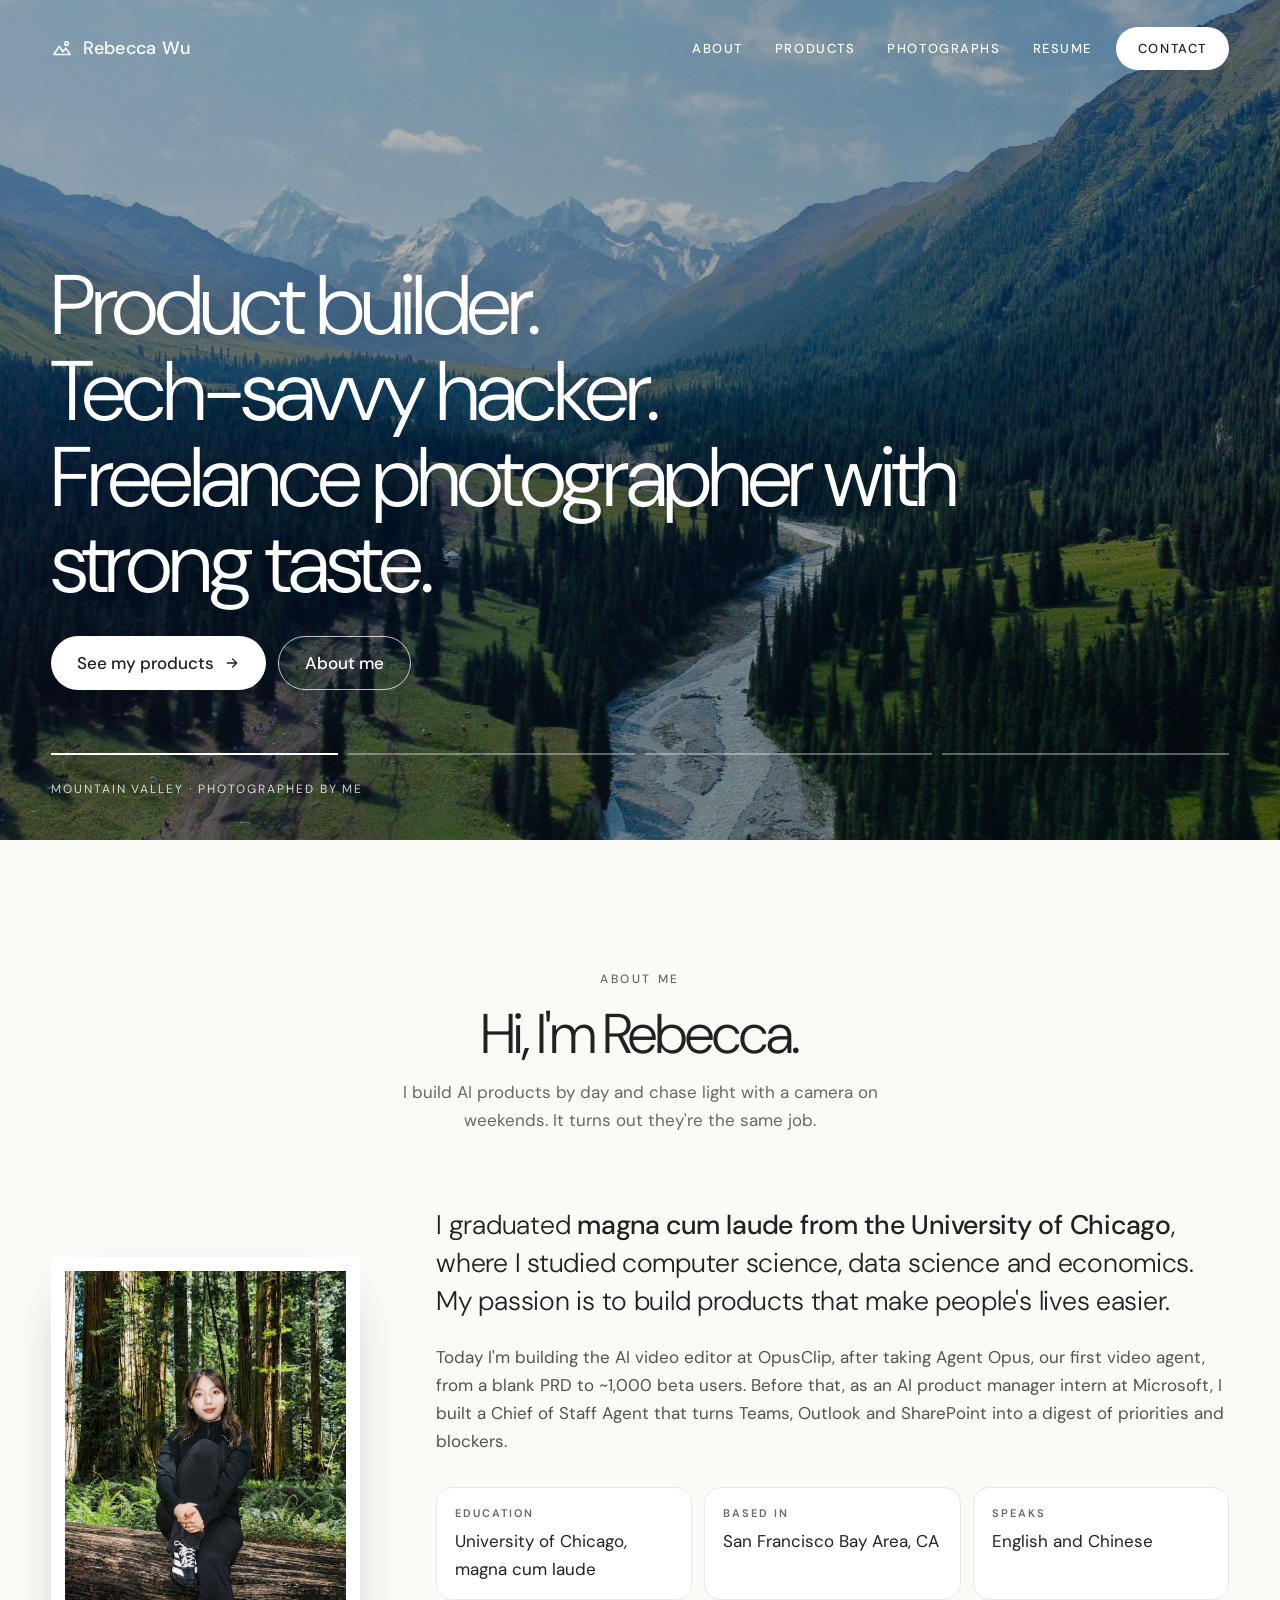
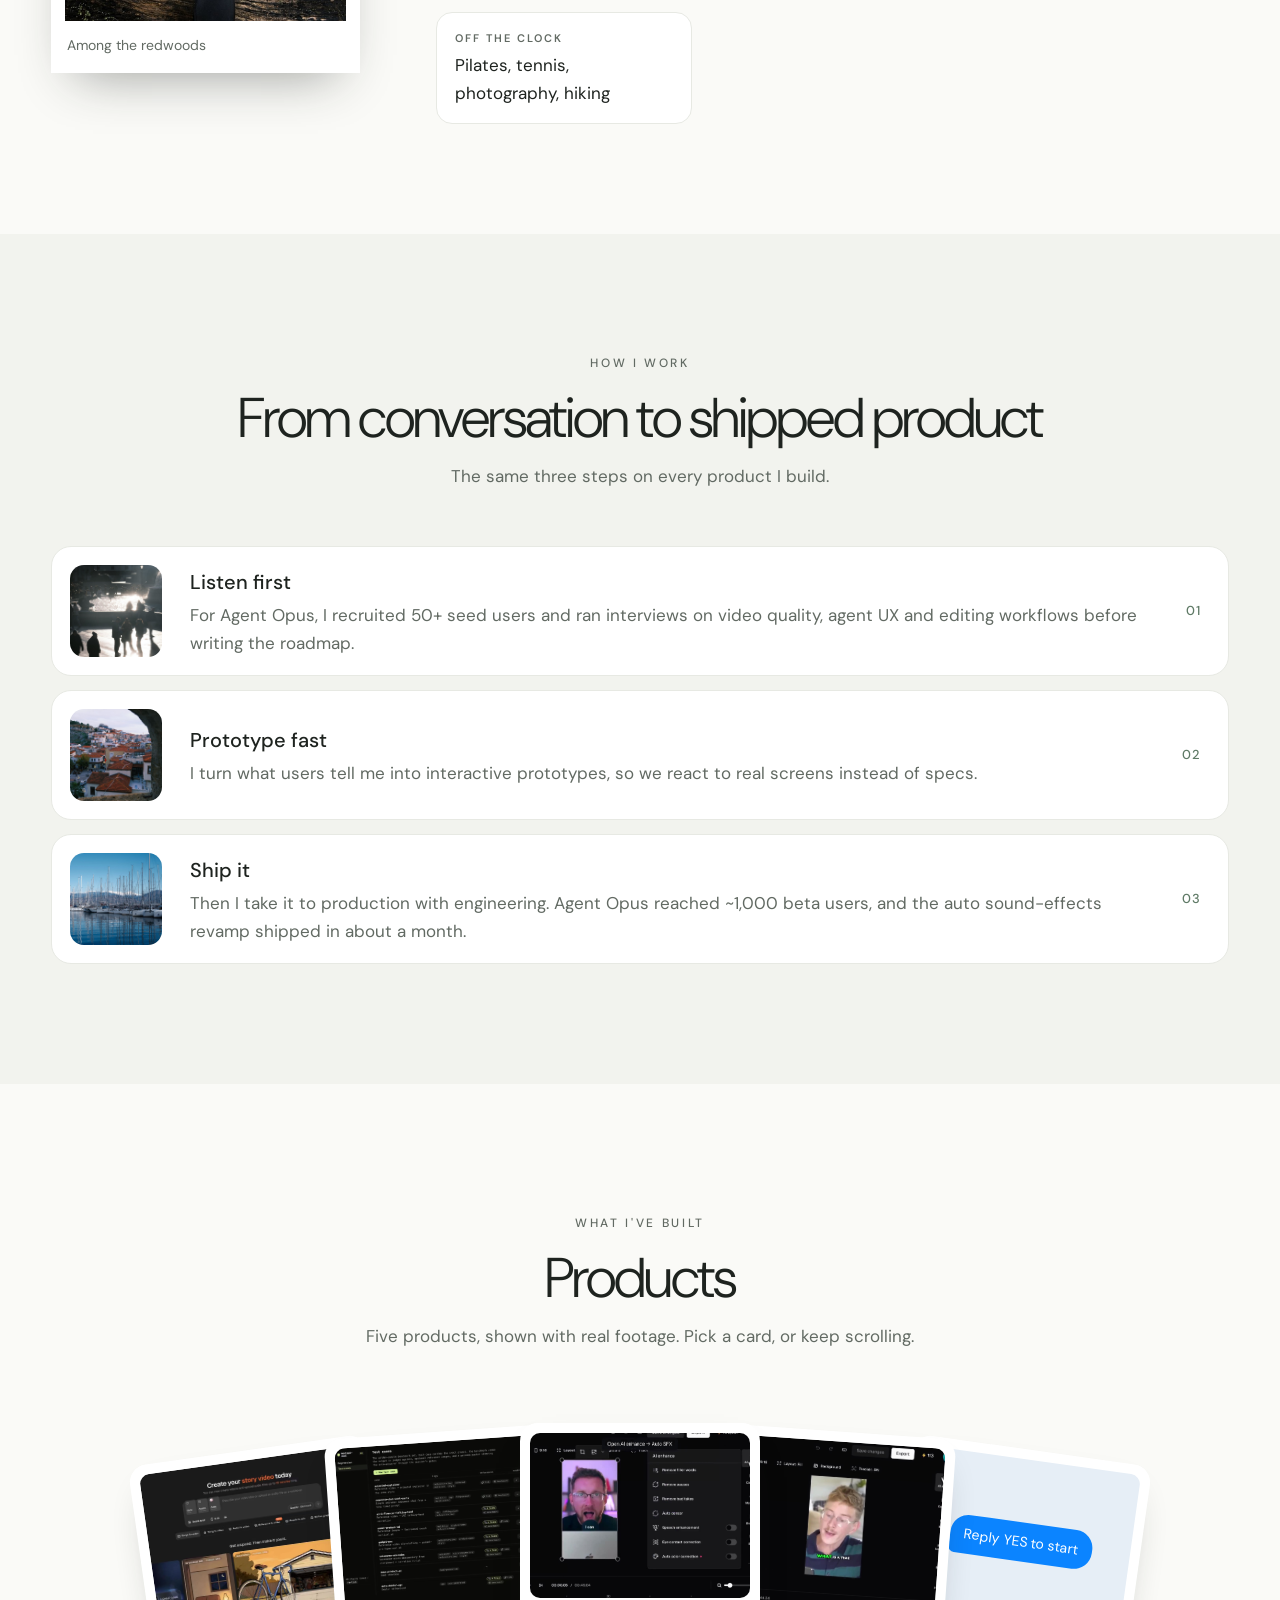
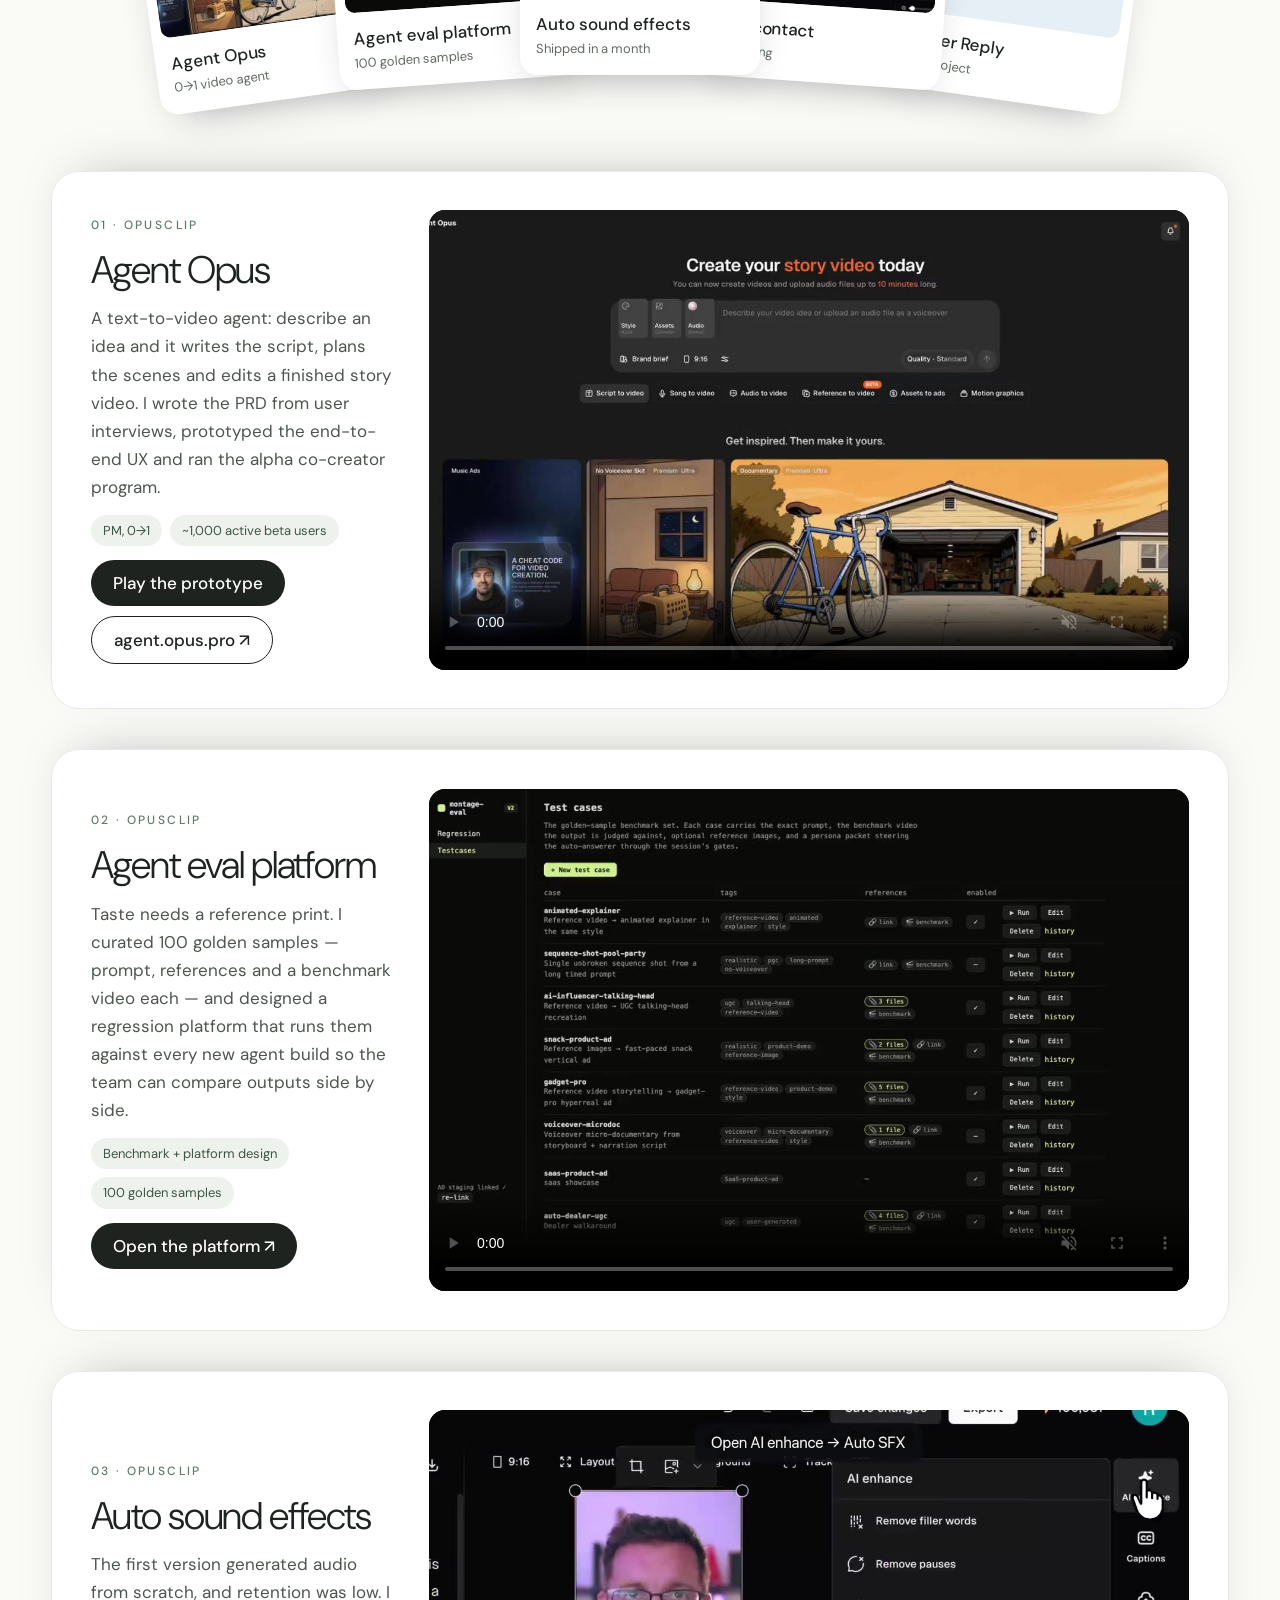
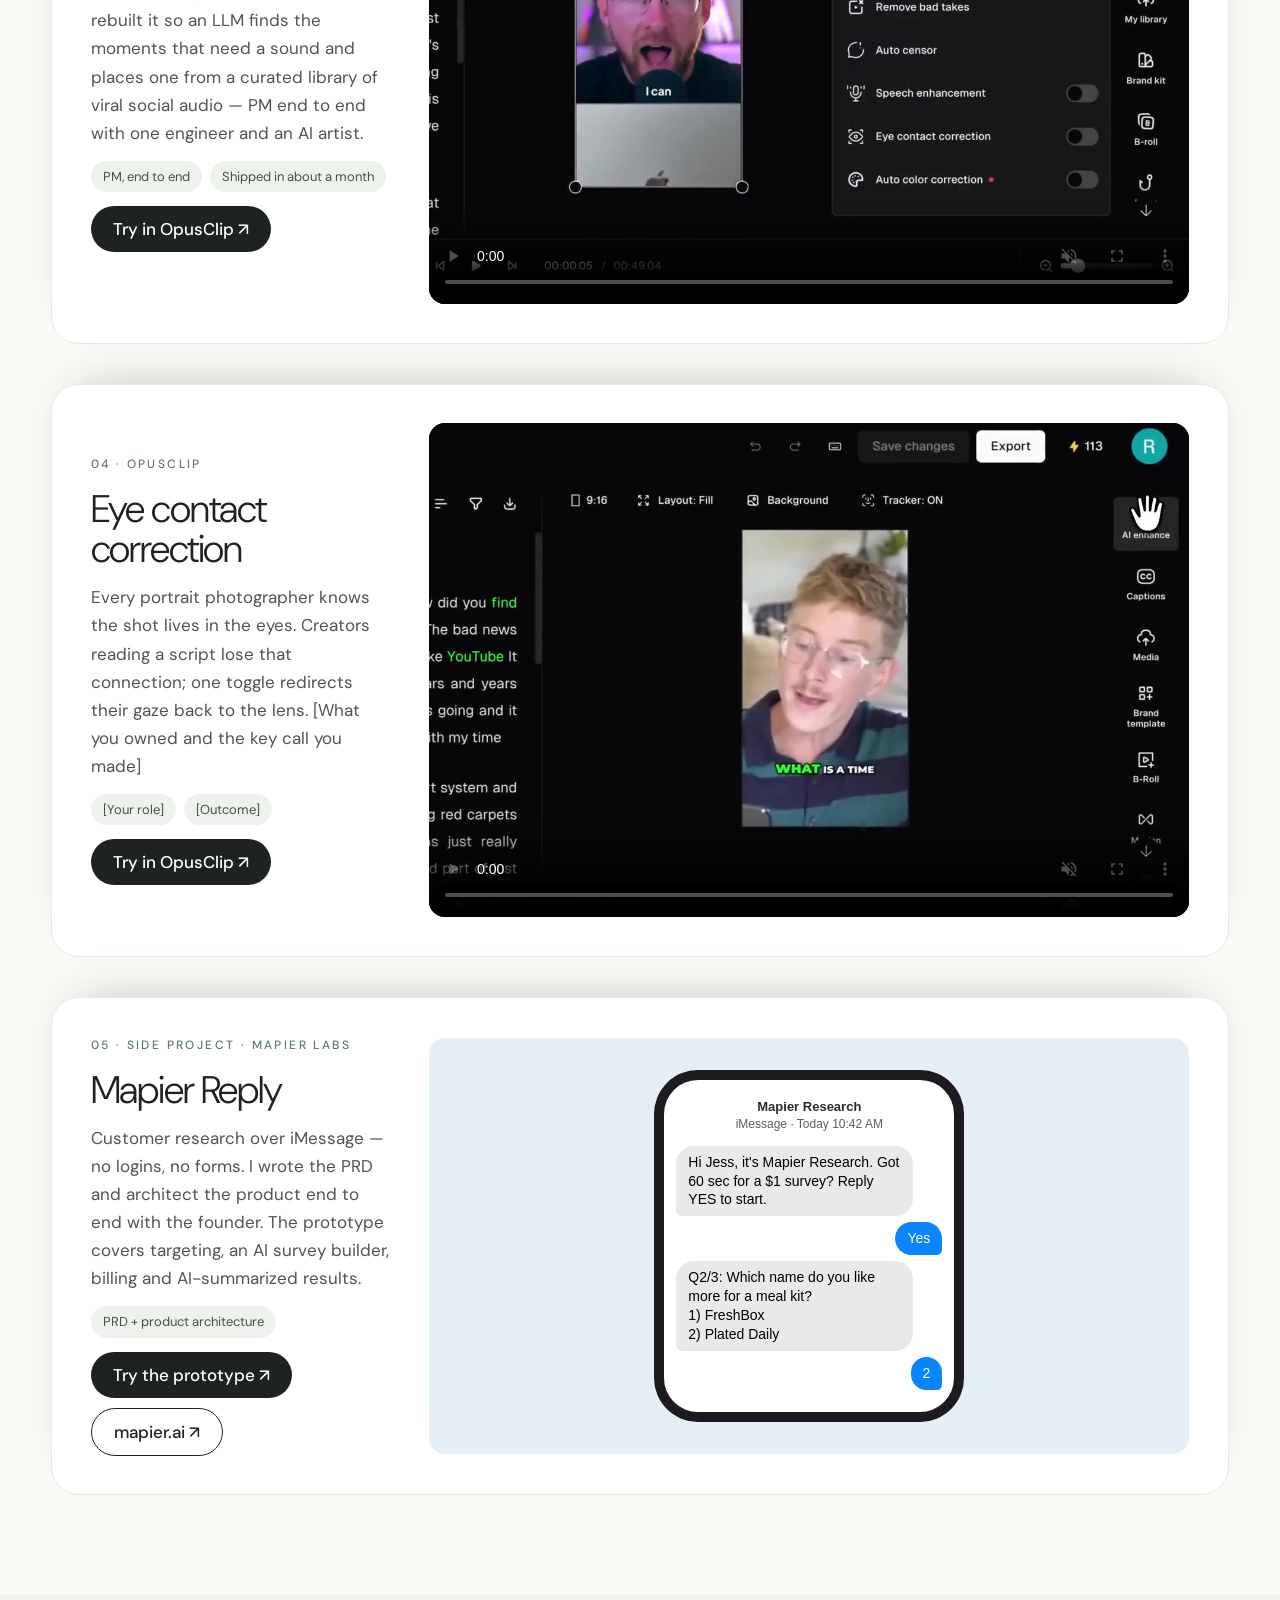
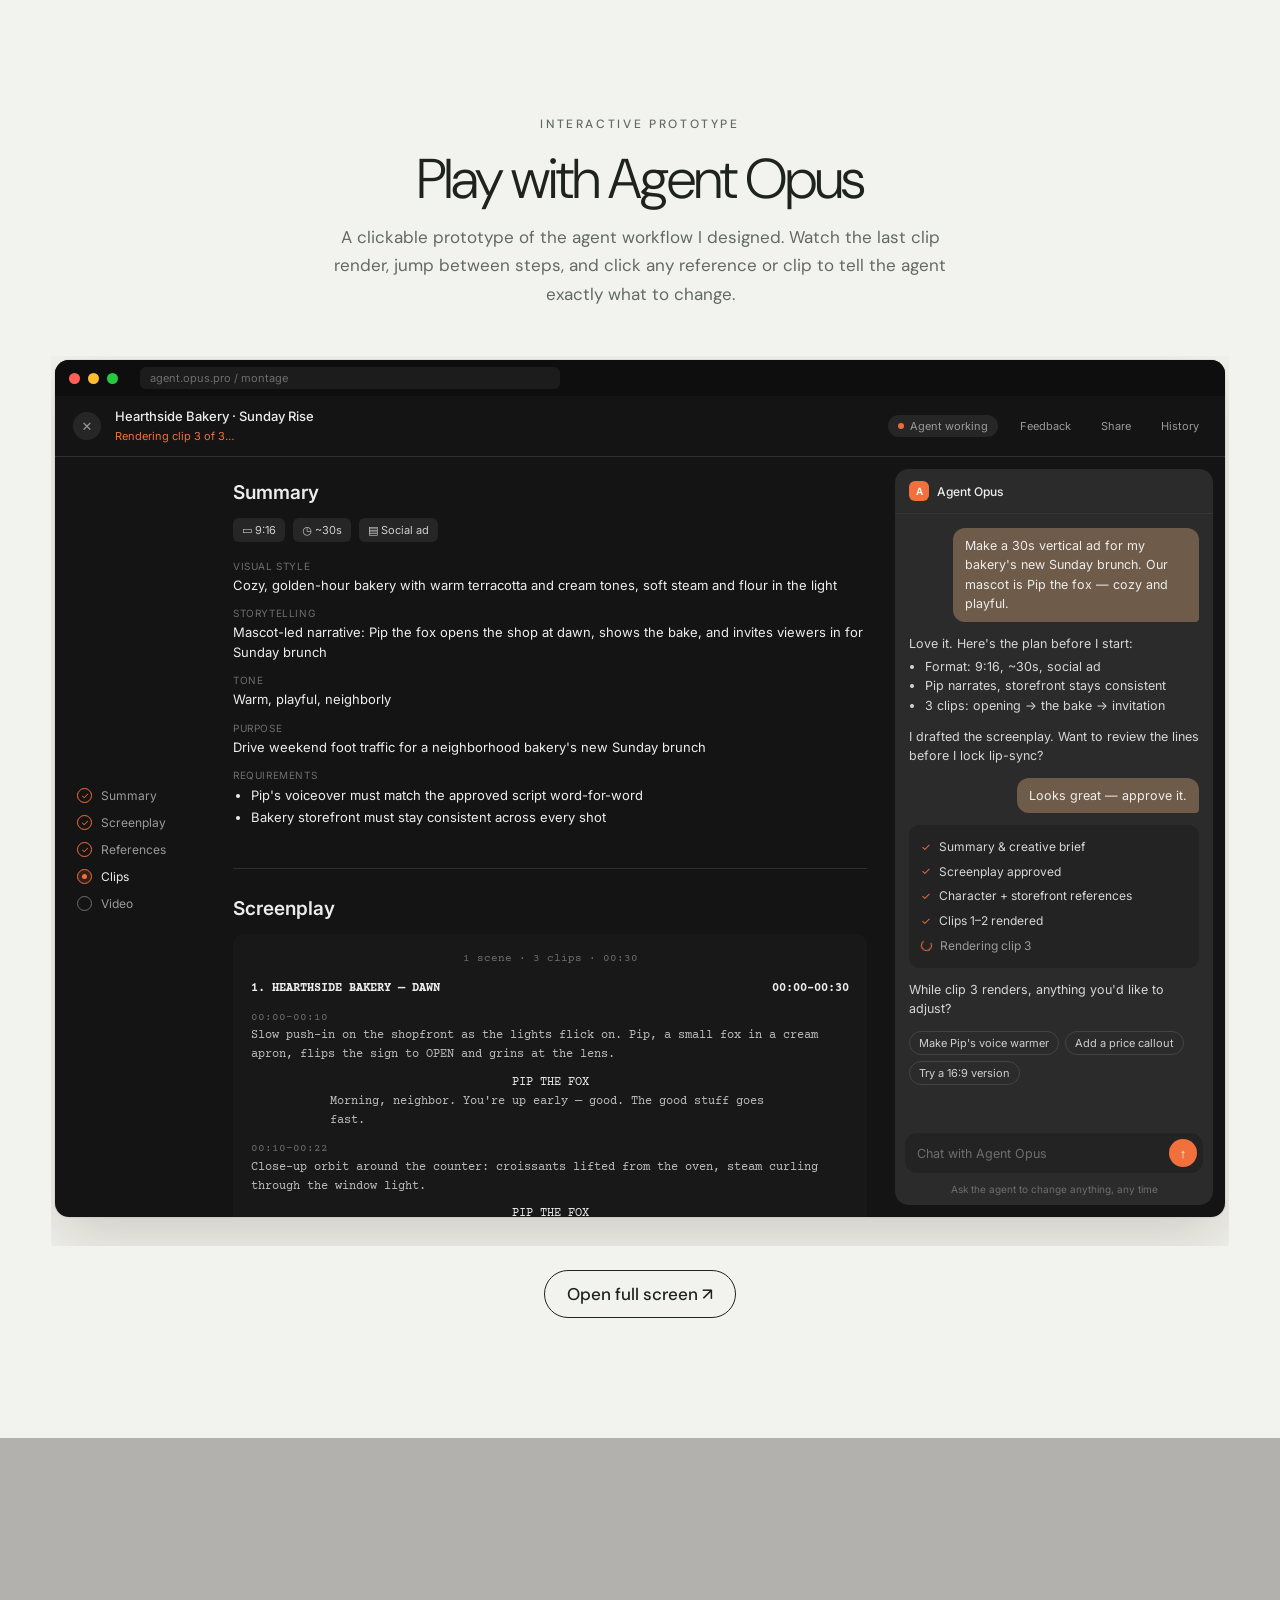
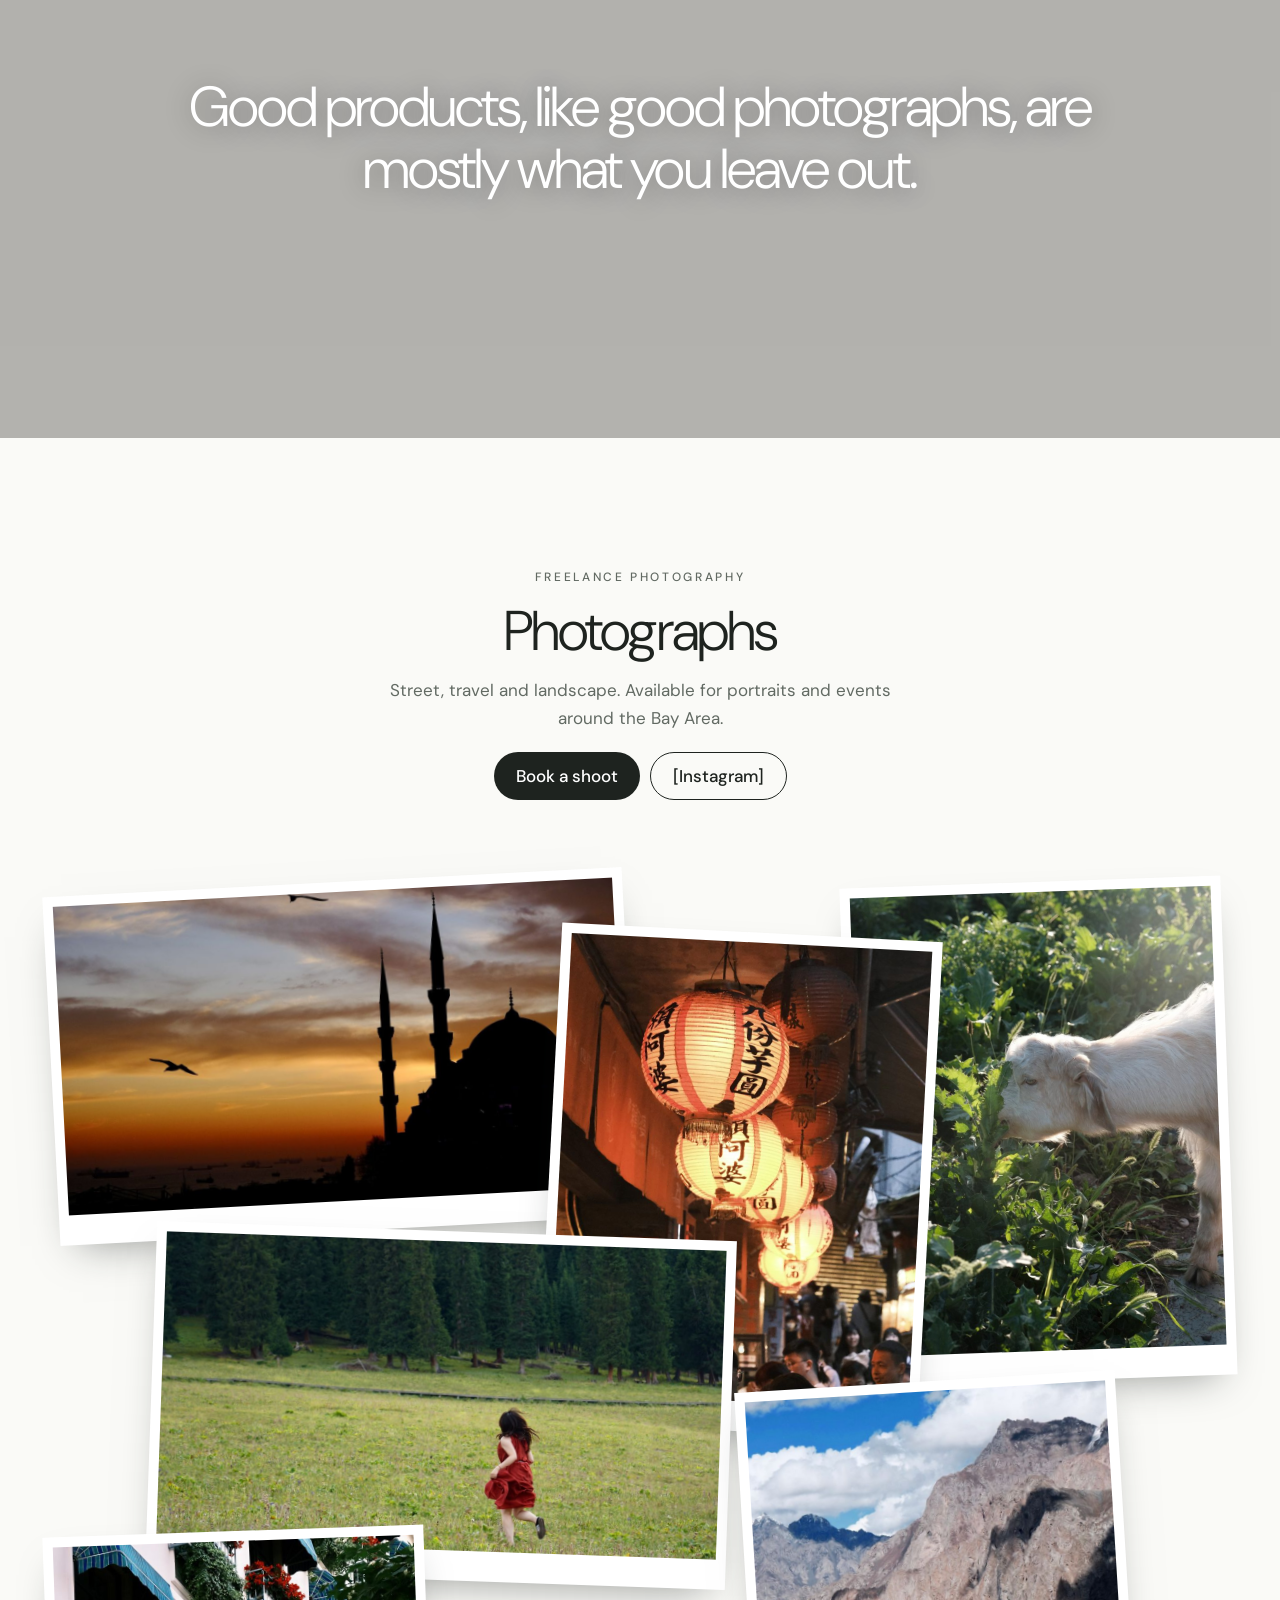
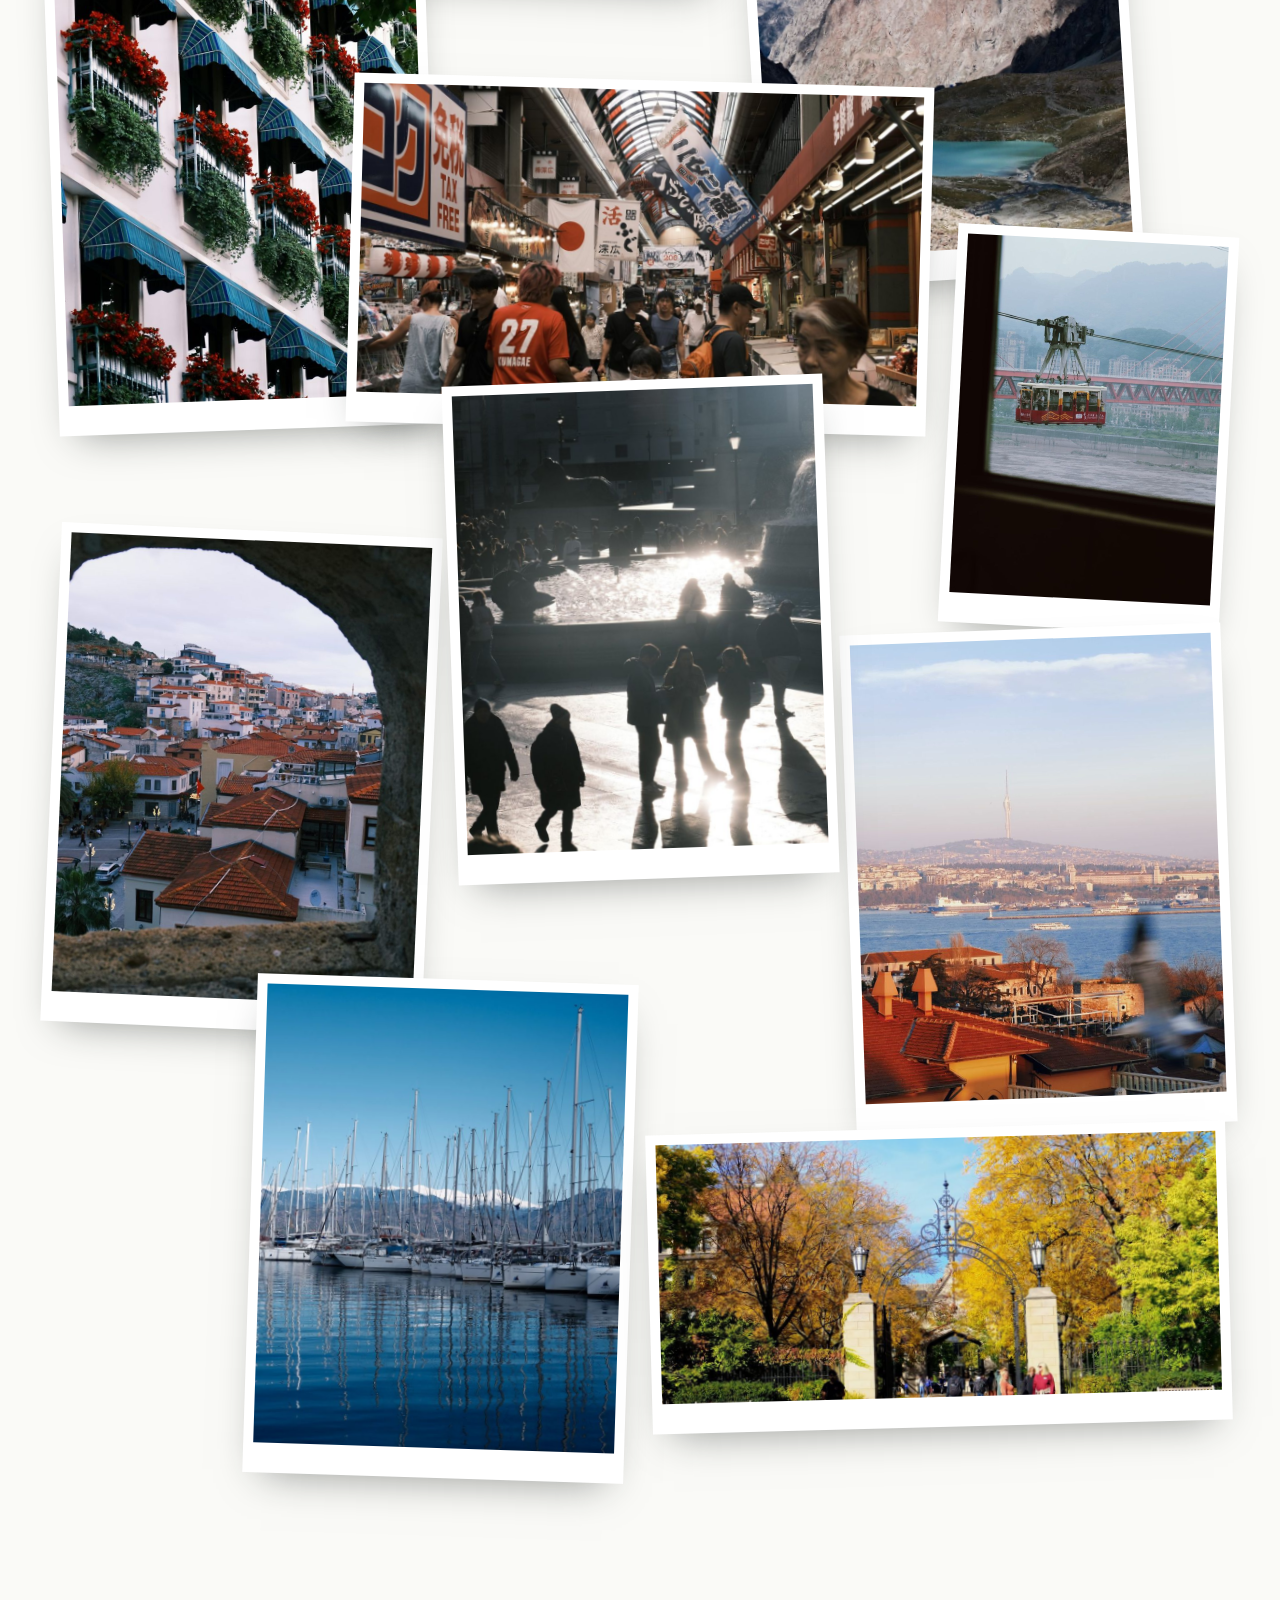
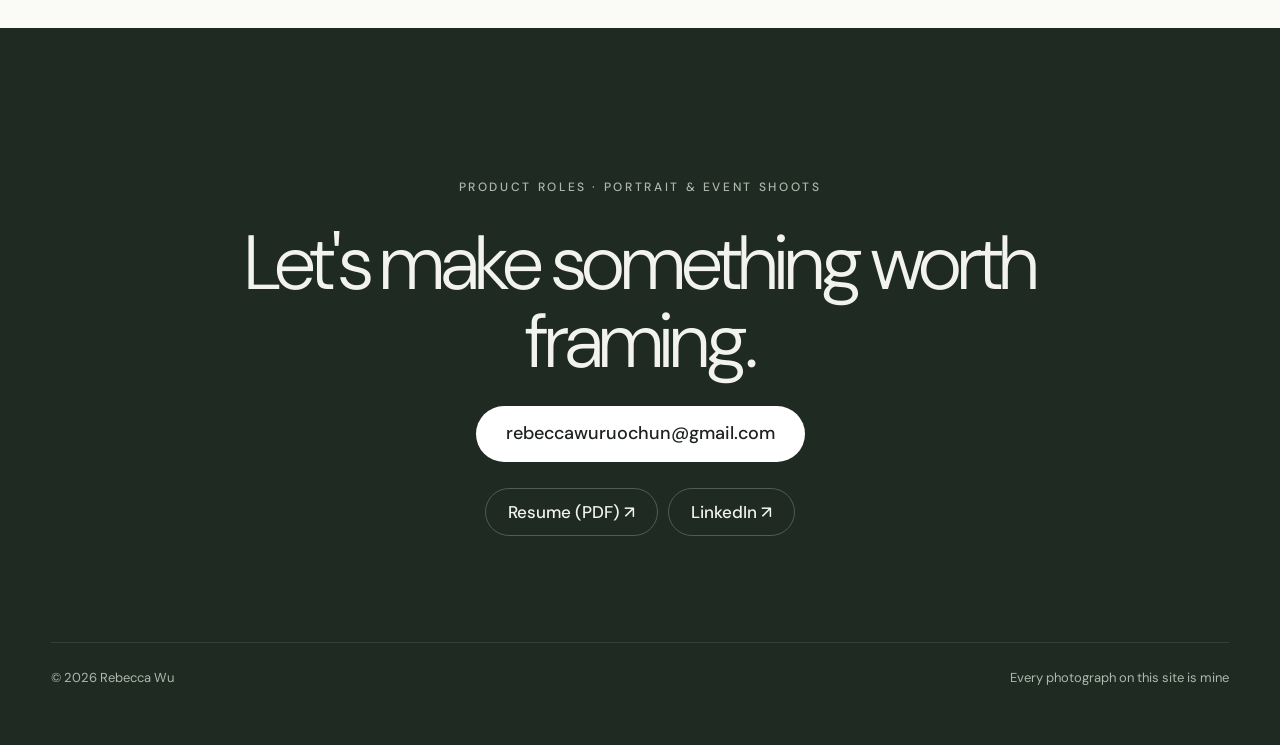
==== commit a5591213: "Tighten How I work copy Co-Authored-By: Claude Opus 5.5 <noreply@anthropic.com> Claude-Session: http" ====
--- a/index.html
+++ b/index.html
@@ -120,12 +120,12 @@
 <div style="display: flex; flex-direction: column; gap: 14px">
 <div class="rw-reveal" style="display: flex; flex-wrap: wrap; align-items: center; gap: 20px 28px; background: #FFFFFF; border: 1px solid #E7E9E3; border-radius: 20px; padding: 18px 26px 18px 18px">
 <img src="assets/photos/backlit-commuters.jpg" alt="Backlit commuters casting long shadows" style="width: 92px; height: 92px; border-radius: 14px; object-fit: cover; display: block; flex: none">
-<div style="flex: 1 1 300px; min-width: 0"><h3 style="margin: 0; font-size: 20px; font-weight: 500">Listen first</h3><p style="margin: 2px 0 0; color: #626A63">I start with the people. For Agent Opus, I recruited 50+ seed users and ran interviews on video quality, agent UX and editing workflows before writing the roadmap.</p></div>
+<div style="flex: 1 1 300px; min-width: 0"><h3 style="margin: 0; font-size: 20px; font-weight: 500">Listen first</h3><p style="margin: 2px 0 0; color: #626A63">For Agent Opus, I recruited 50+ seed users and ran interviews on video quality, agent UX and editing workflows before writing the roadmap.</p></div>
 <span style="font-size: 13px; font-weight: 500; letter-spacing: 0.12em; color: #5F7A66">01</span>
 </div>
 <div class="rw-reveal" style="display: flex; flex-wrap: wrap; align-items: center; gap: 20px 28px; background: #FFFFFF; border: 1px solid #E7E9E3; border-radius: 20px; padding: 18px 26px 18px 18px">
 <img src="assets/photos/arch-hillside-town.jpg" alt="Hillside town framed through a stone arch" style="width: 92px; height: 92px; border-radius: 14px; object-fit: cover; display: block; flex: none">
-<div style="flex: 1 1 300px; min-width: 0"><h3 style="margin: 0; font-size: 20px; font-weight: 500">Prototype fast</h3><p style="margin: 2px 0 0; color: #626A63">I turn what users tell me into clickable prototypes, so we react to real screens instead of specs. The Agent Opus and Mapier Reply prototypes on this site started that way.</p></div>
+<div style="flex: 1 1 300px; min-width: 0"><h3 style="margin: 0; font-size: 20px; font-weight: 500">Prototype fast</h3><p style="margin: 2px 0 0; color: #626A63">I turn what users tell me into interactive prototypes, so we react to real screens instead of specs.</p></div>
 <span style="font-size: 13px; font-weight: 500; letter-spacing: 0.12em; color: #5F7A66">02</span>
 </div>
 <div class="rw-reveal" style="display: flex; flex-wrap: wrap; align-items: center; gap: 20px 28px; background: #FFFFFF; border: 1px solid #E7E9E3; border-radius: 20px; padding: 18px 26px 18px 18px">
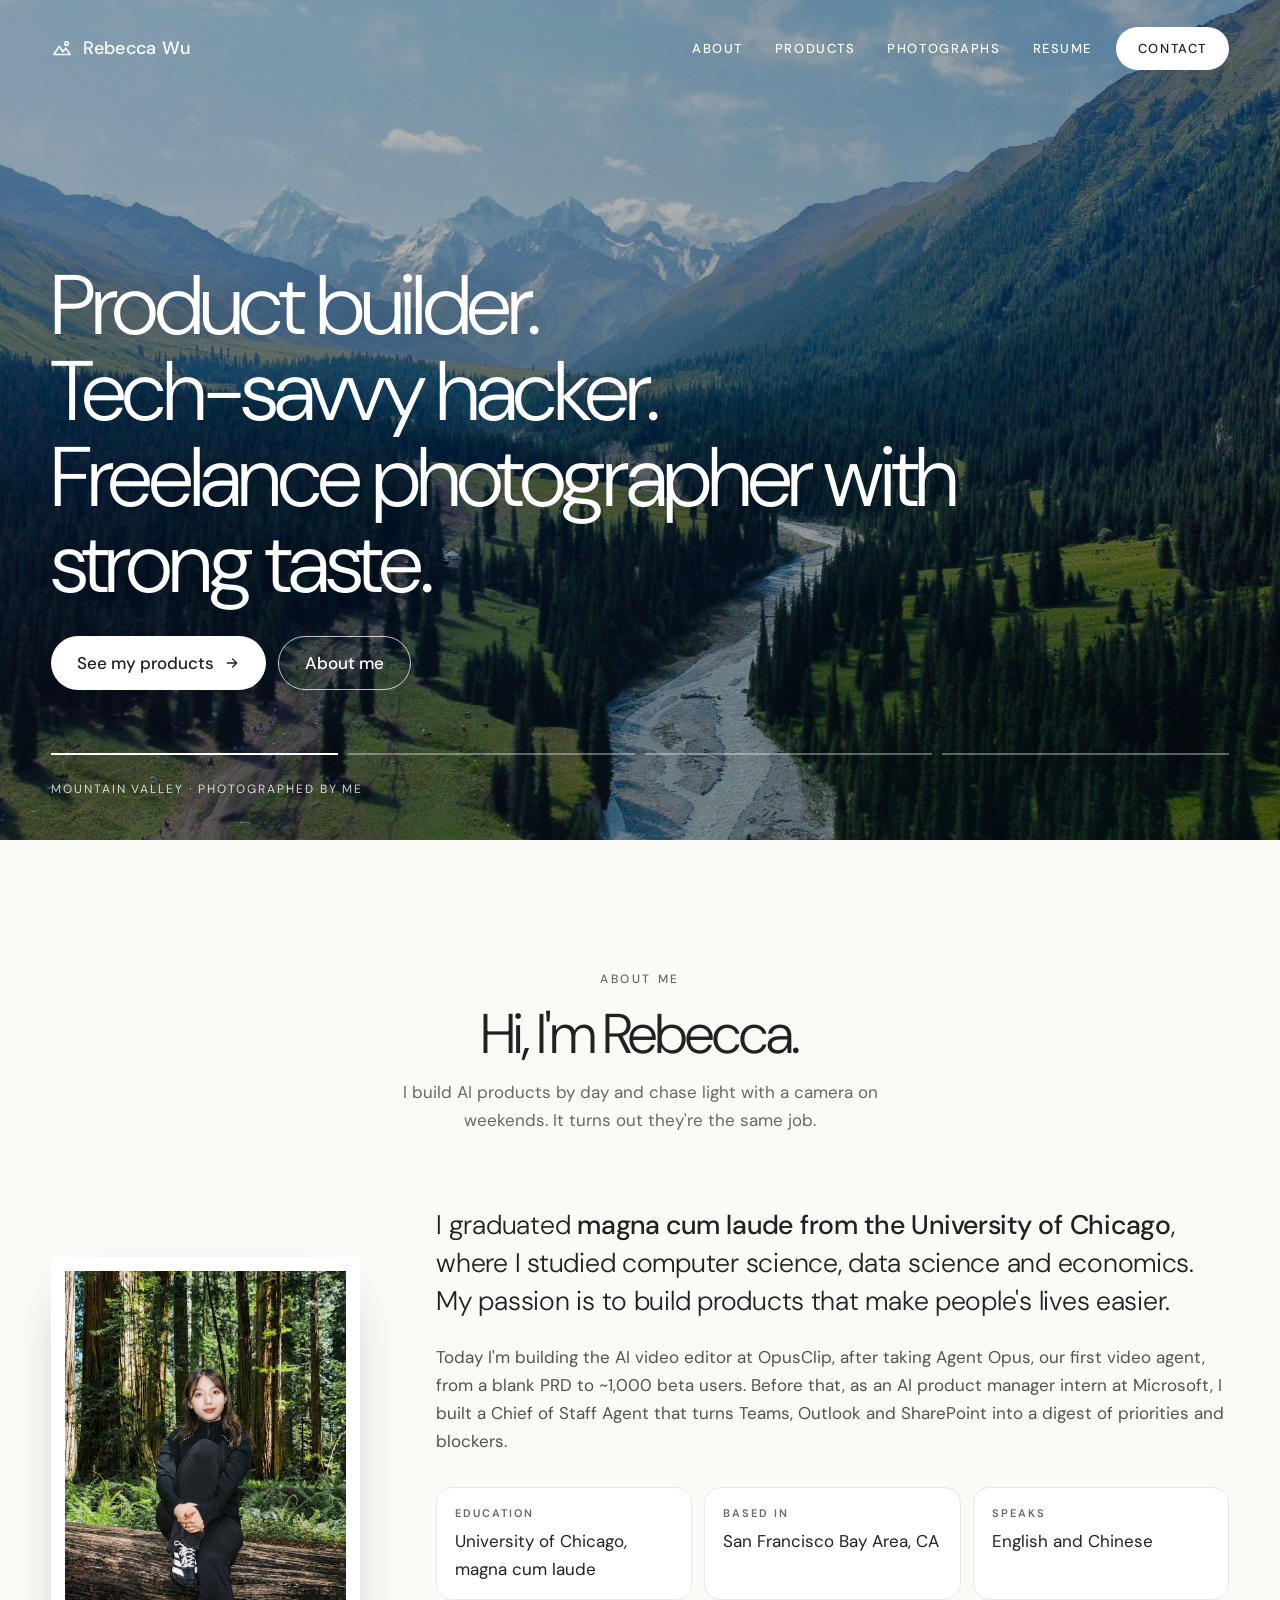
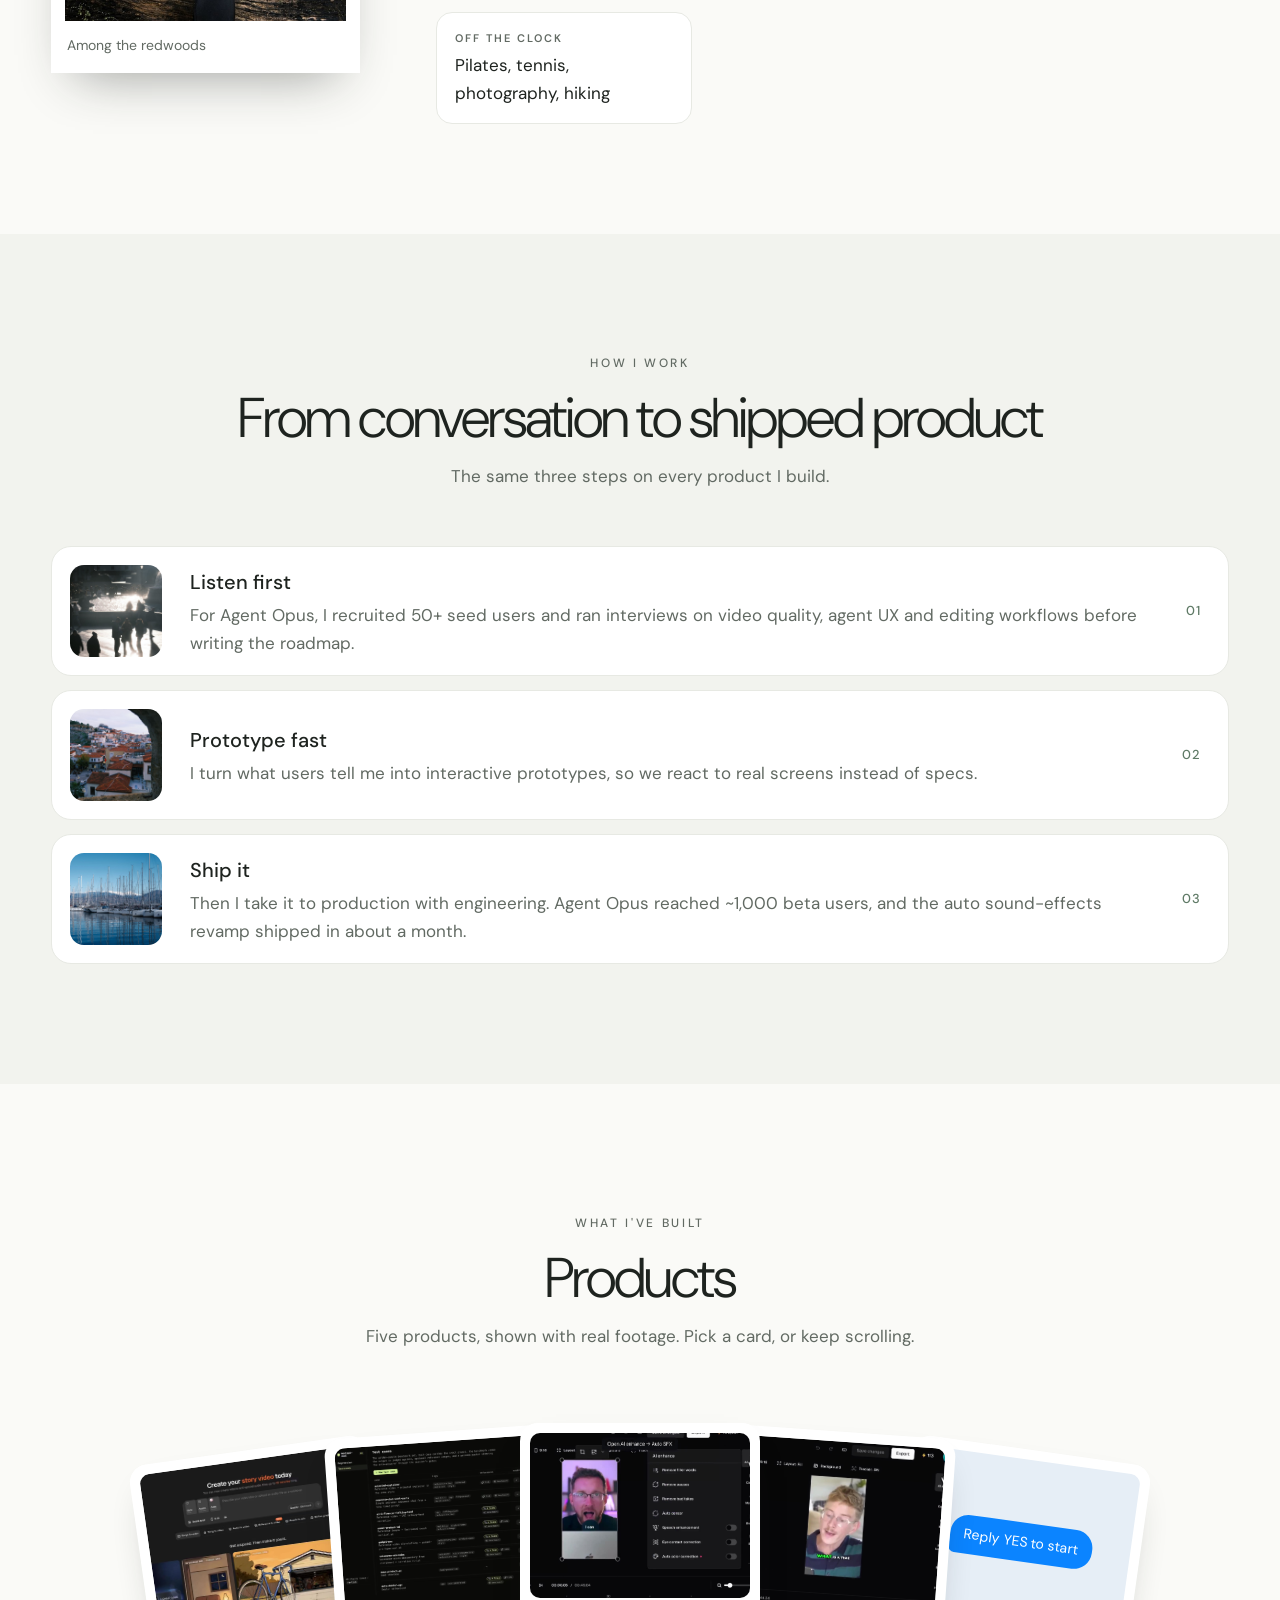
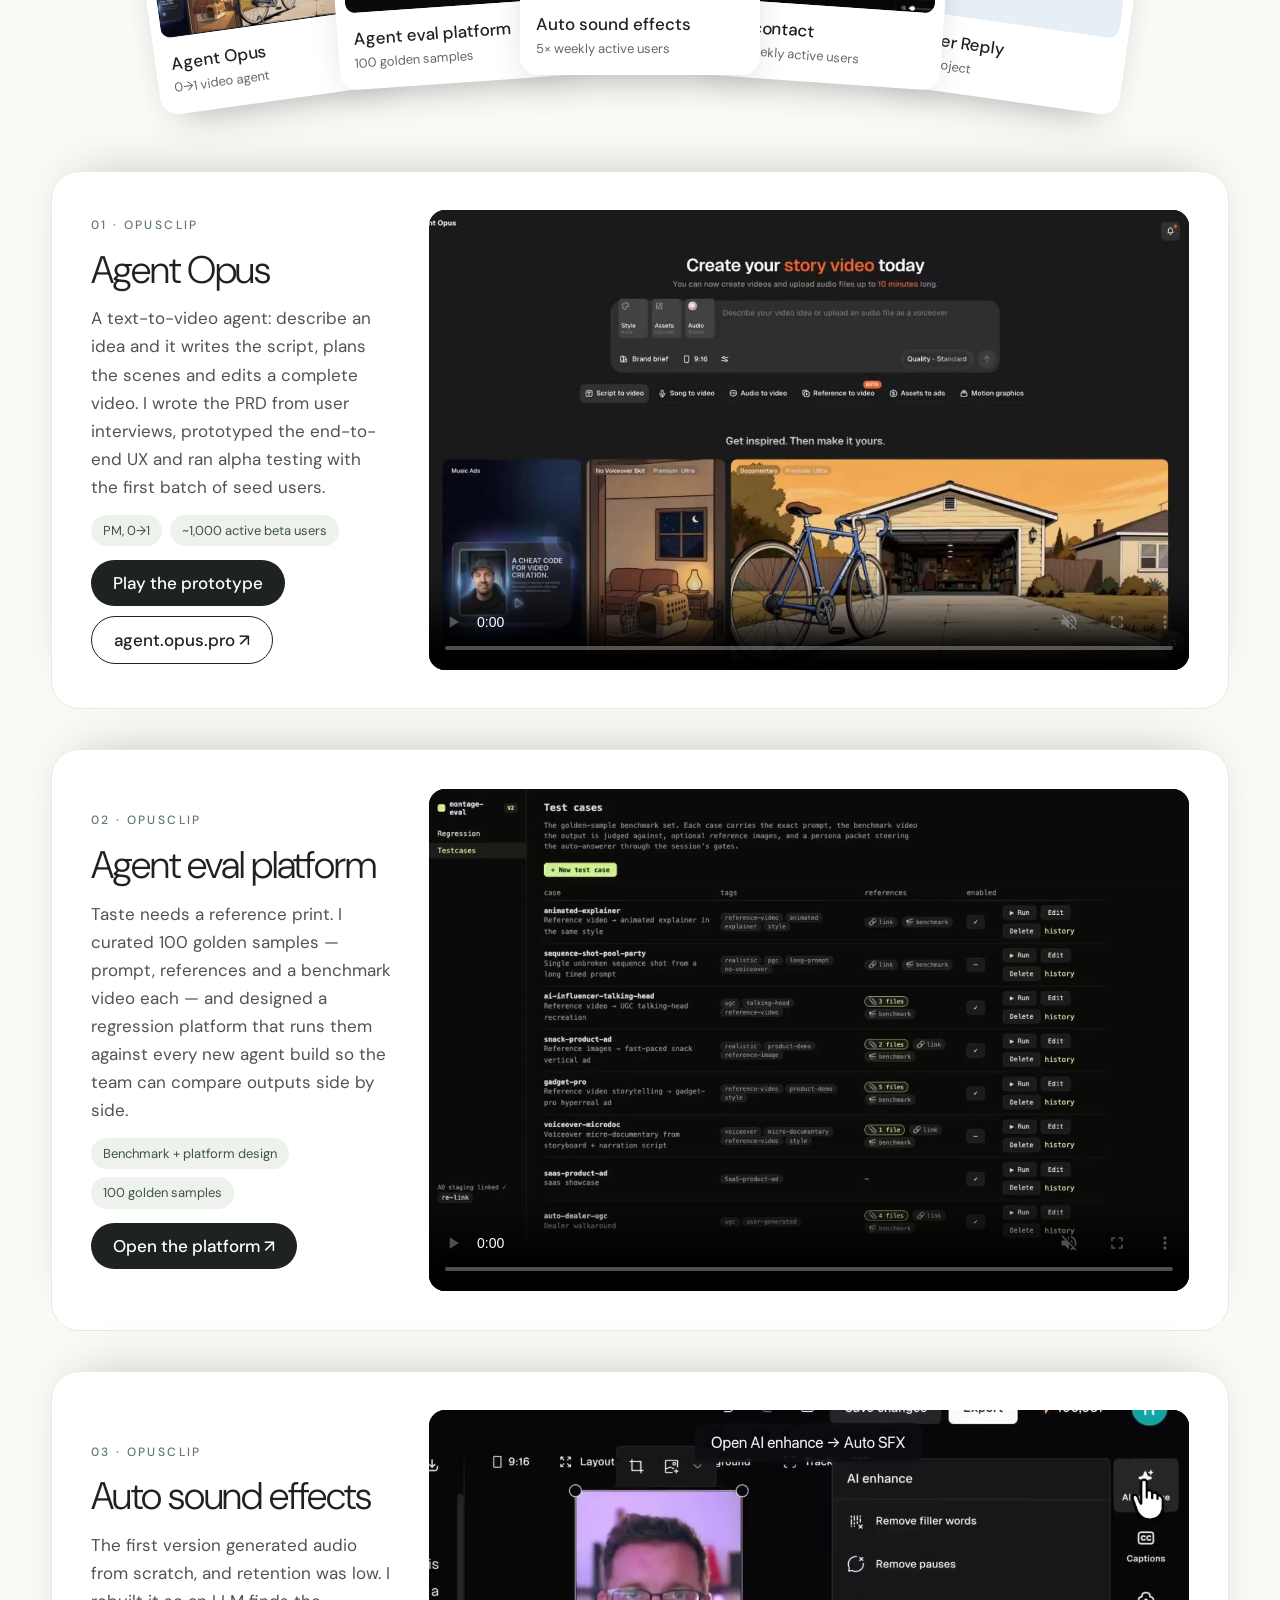
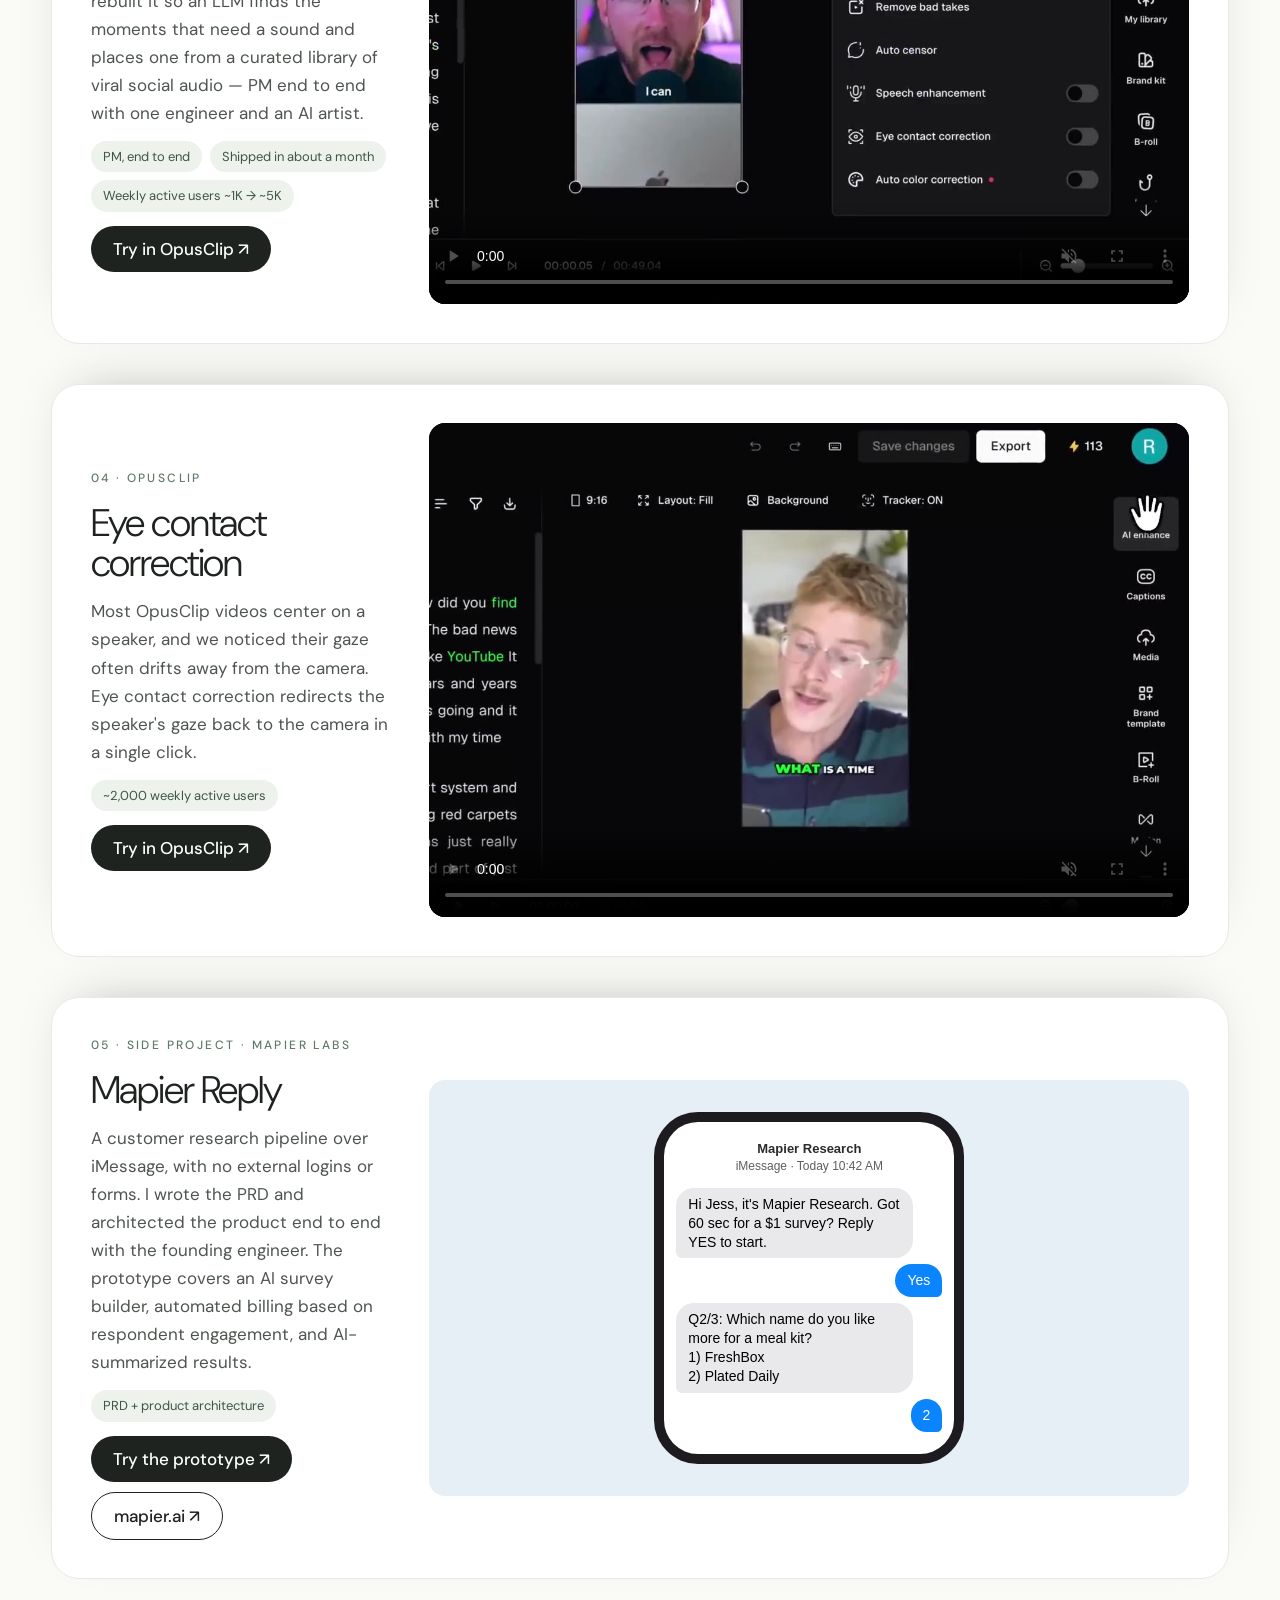
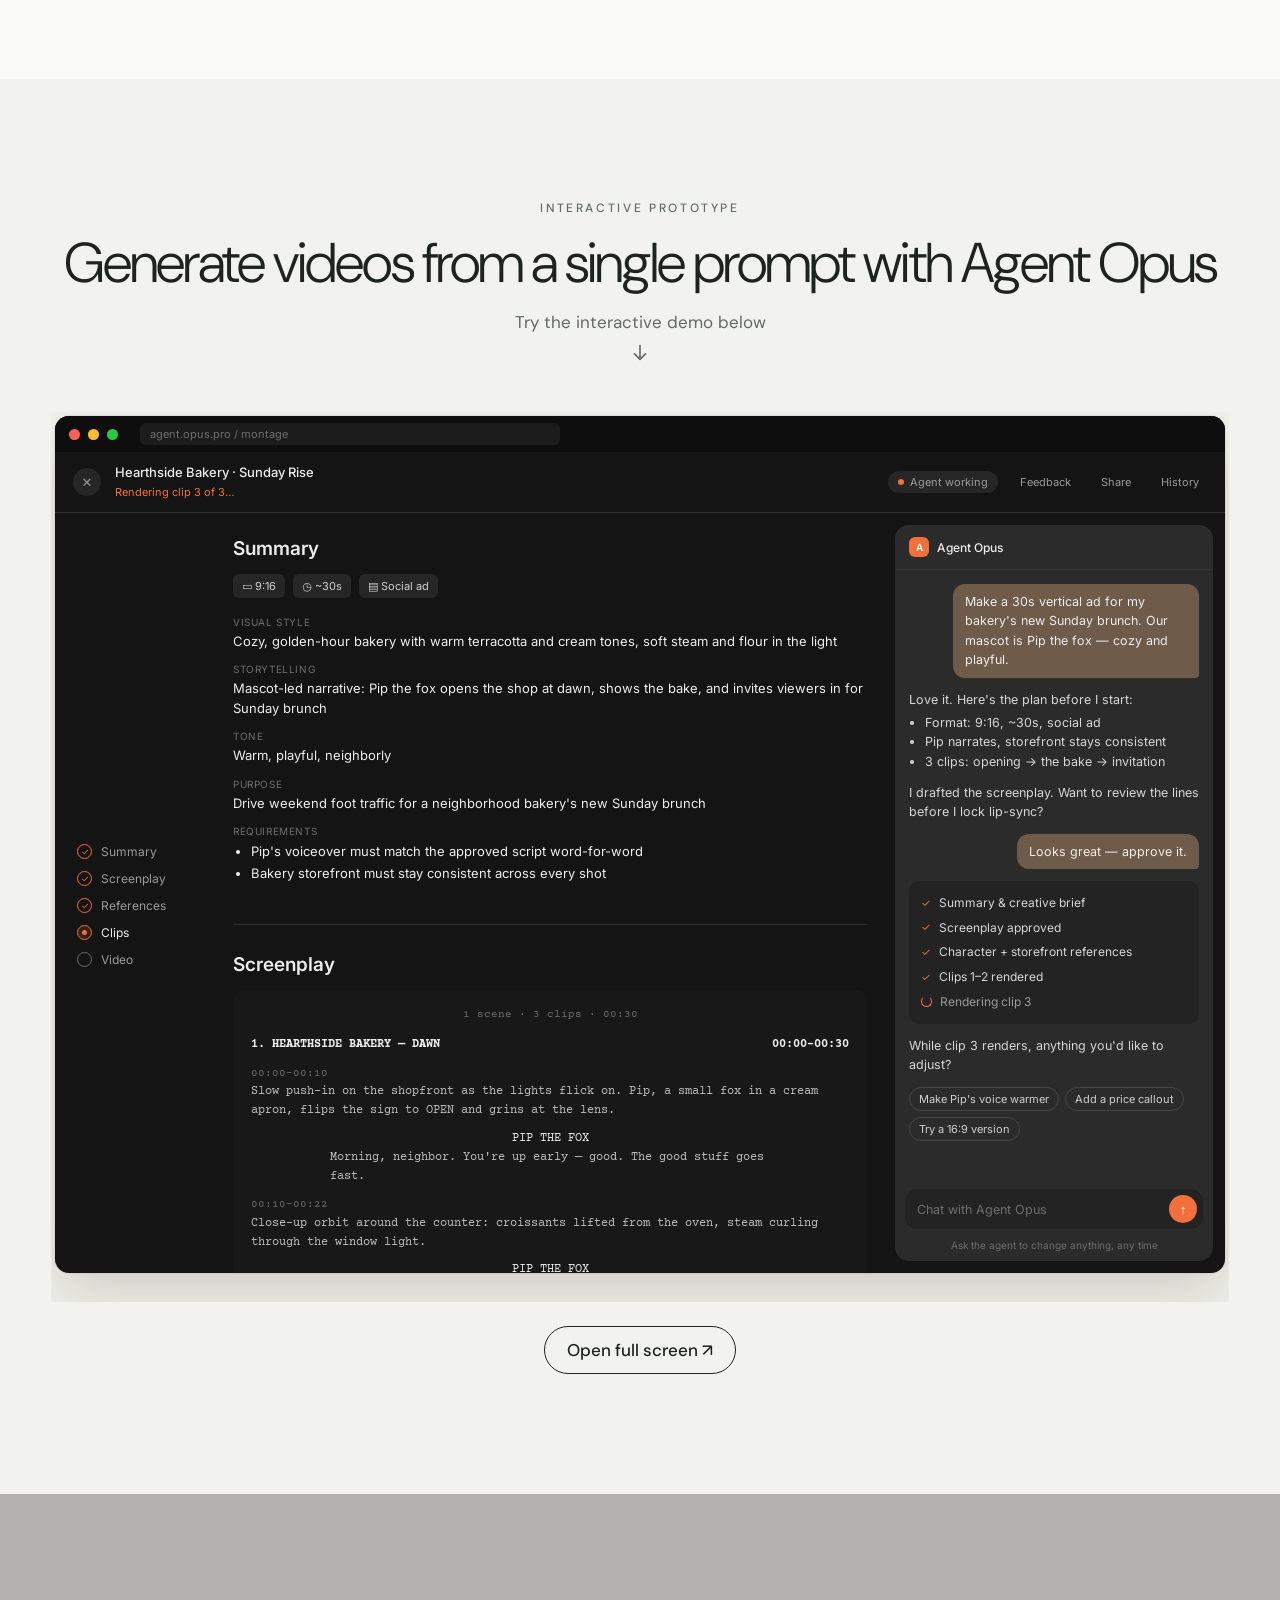
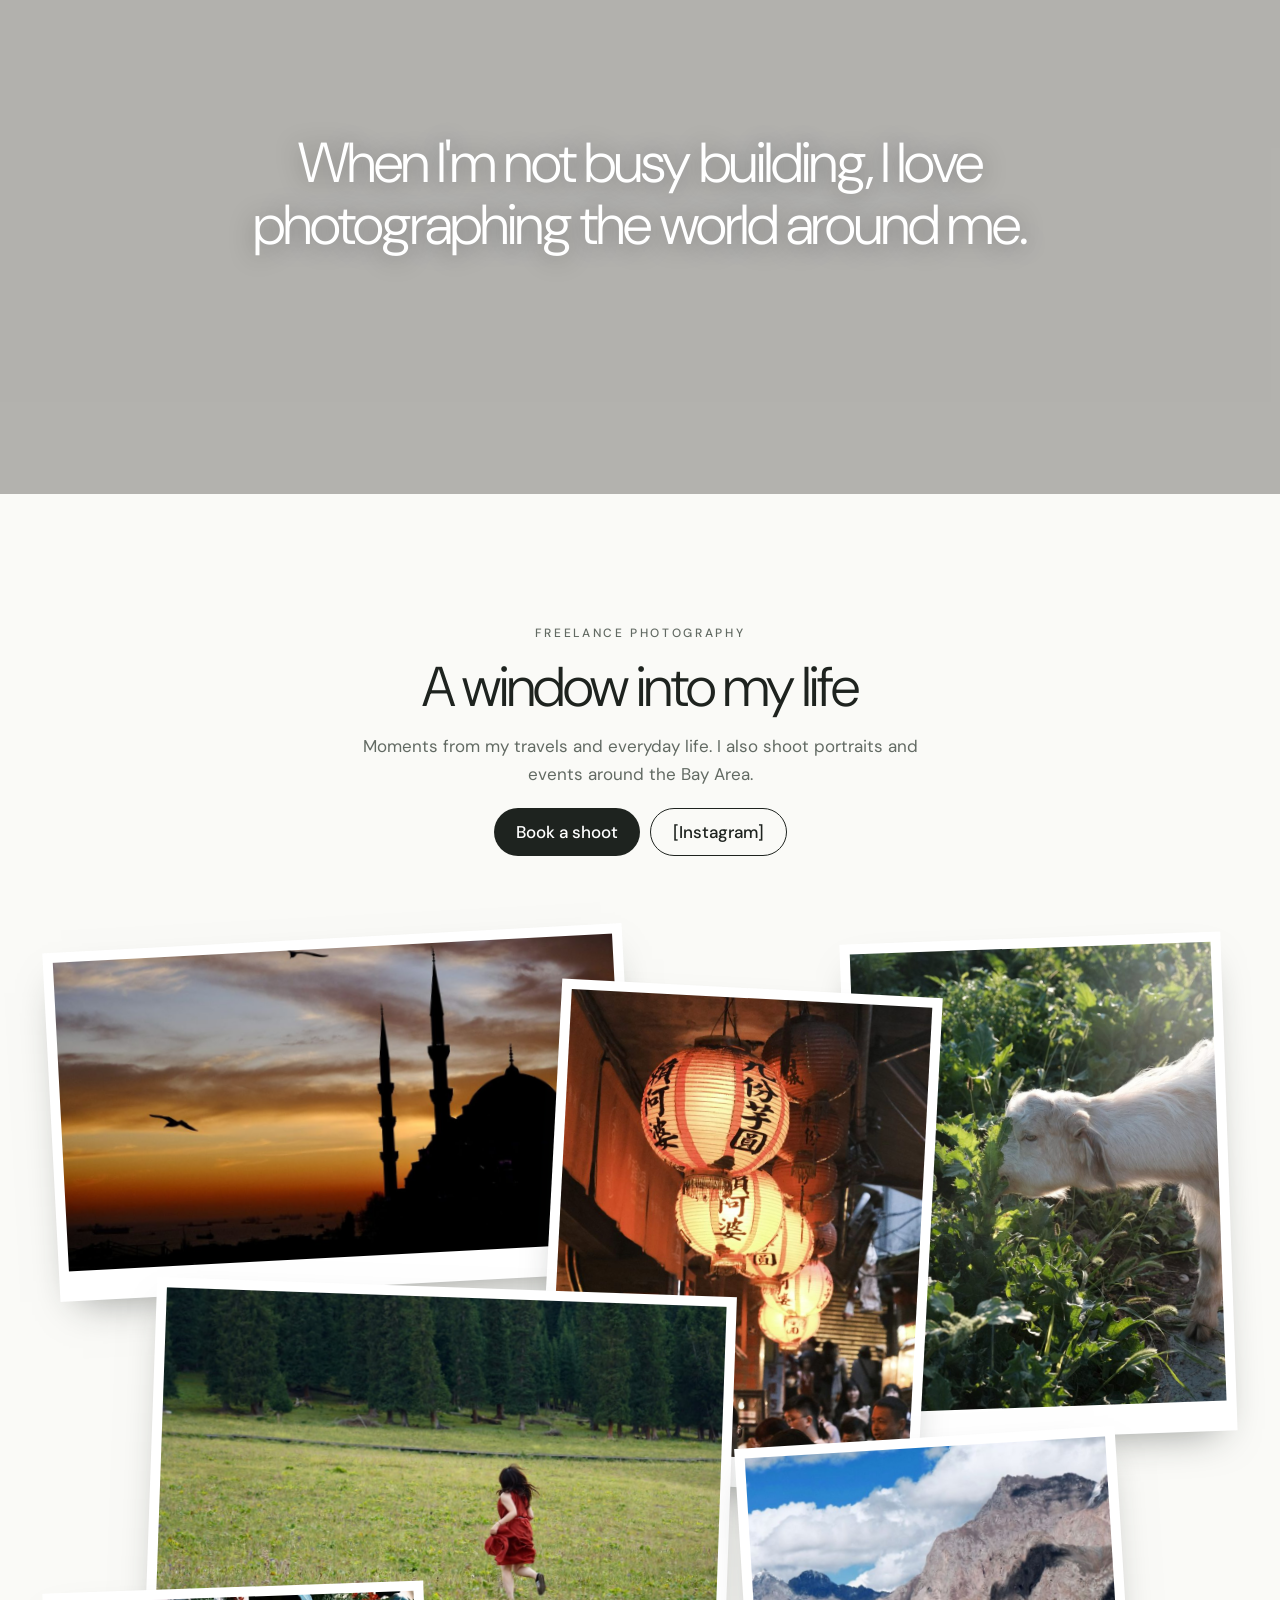
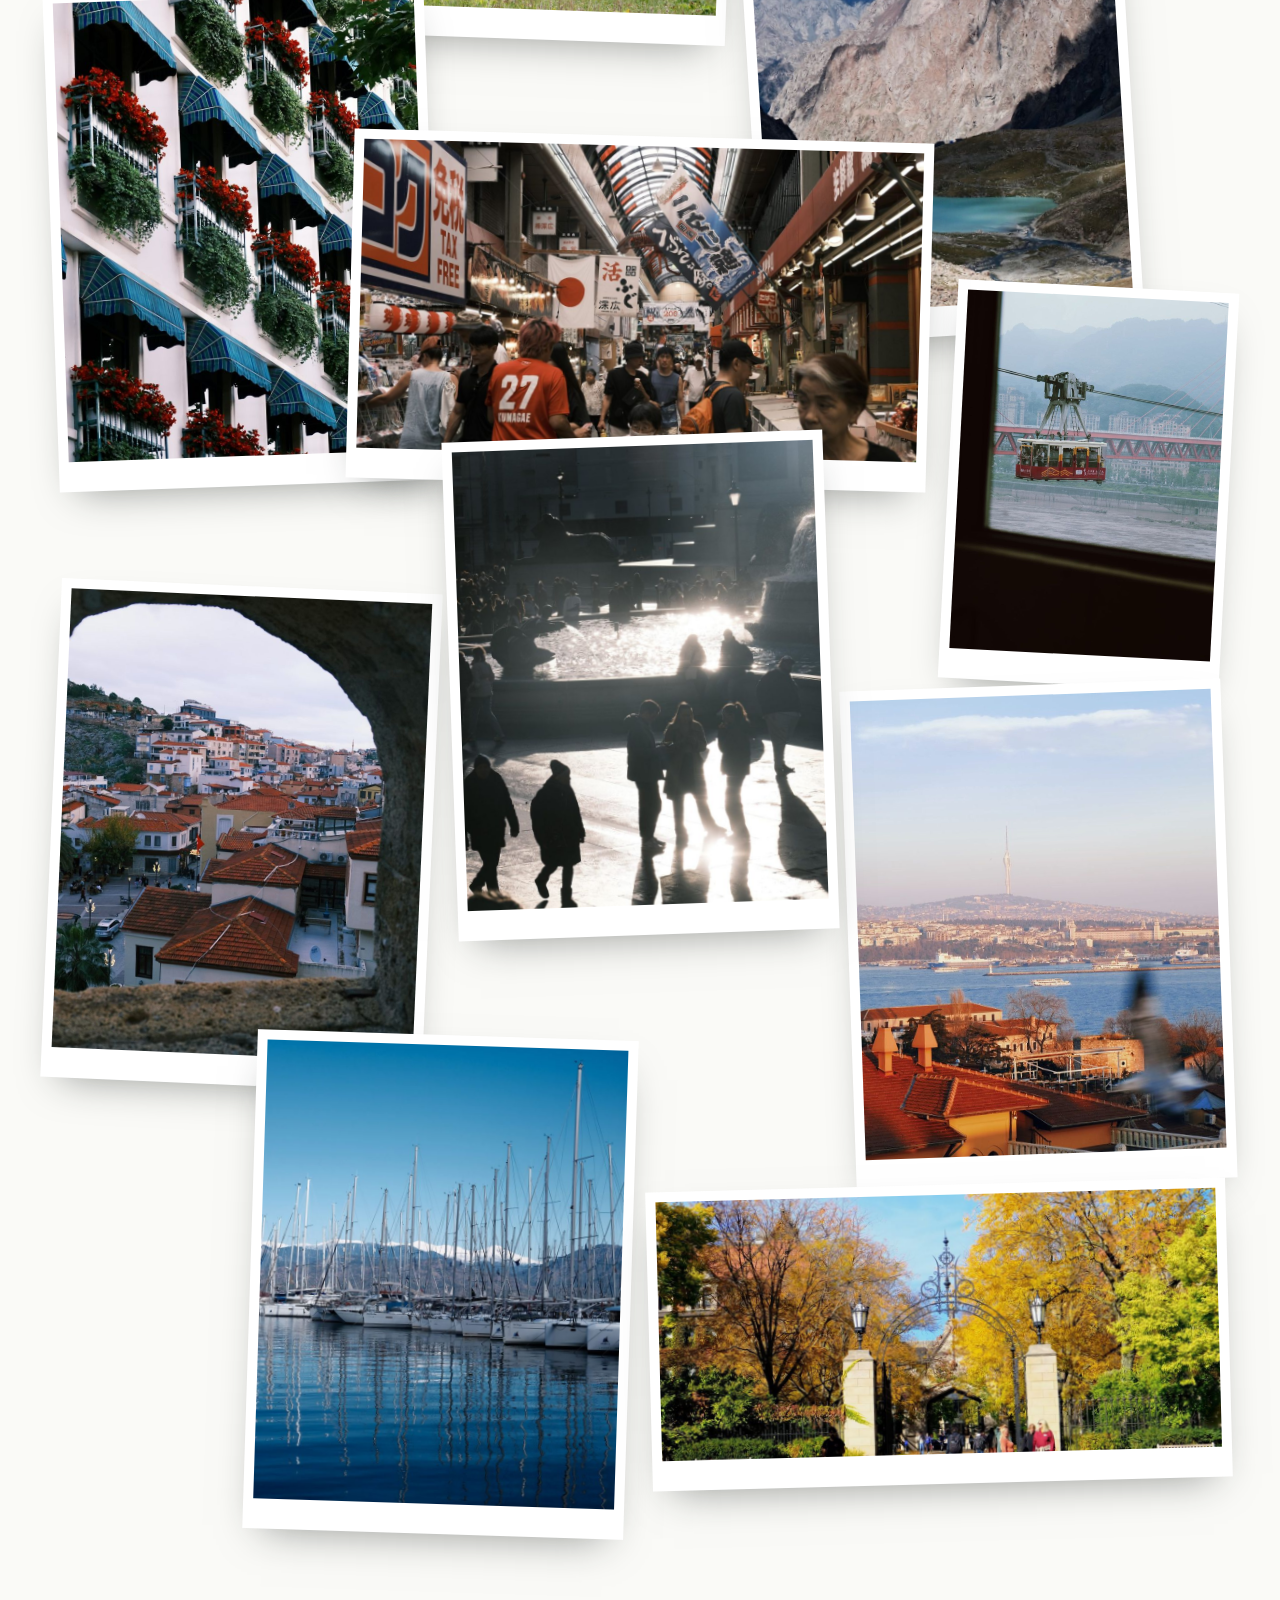
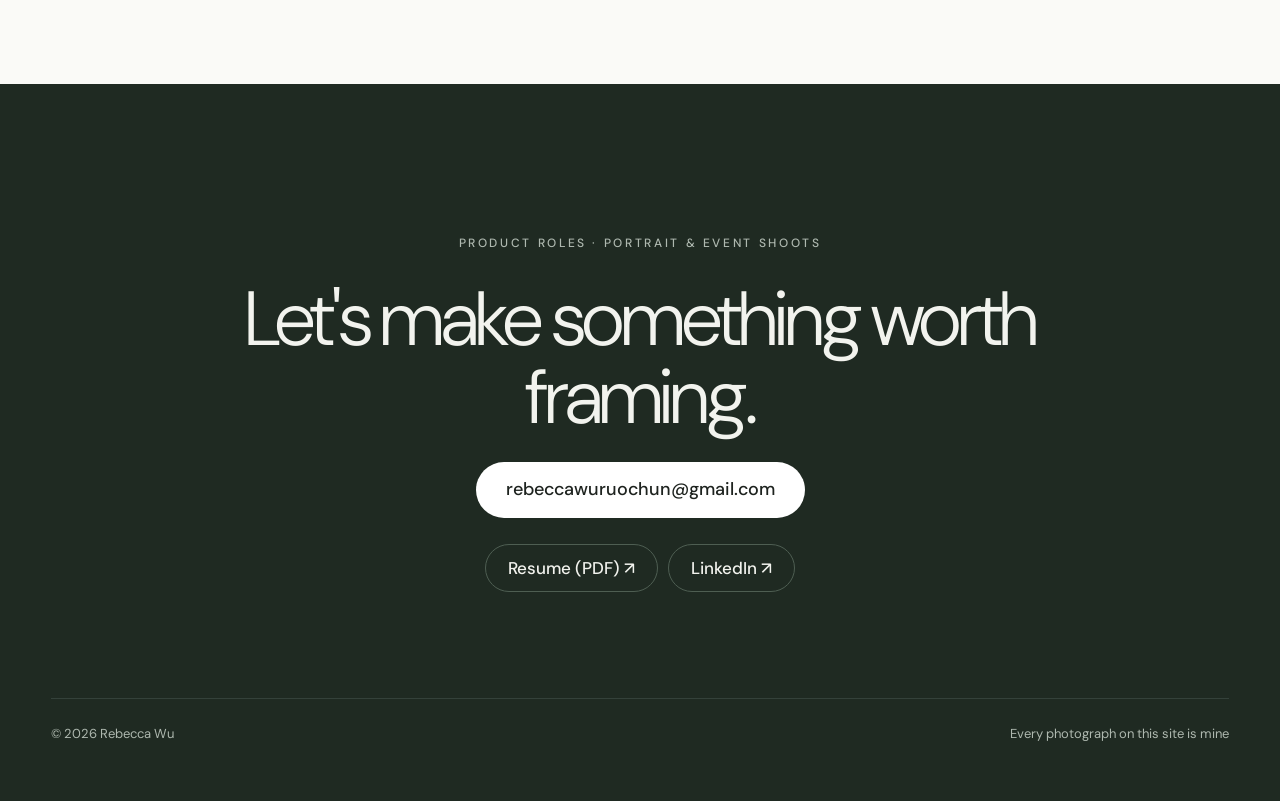
==== commit c0e4564f: "Copy pass: product cards, demo heading, photography section Co-Authored-By: Claude Opus 5.5 <noreply" ====
--- a/index.html
+++ b/index.html
@@ -42,6 +42,8 @@
 .hero-bar.is-active>span>i{animation:rw-fill 6s linear forwards}
 html{scroll-behavior:smooth}
 @media (max-width: 1060px){.pg-frame{display:none}}
+@keyframes pg-bob{50%{transform:translateY(6px)}}
+@media (prefers-reduced-motion: no-preference){.pg-arrow{animation:pg-bob 1.6s ease-in-out infinite}}
 </style>
 </head>
 <body>
@@ -155,11 +157,11 @@
 </a>
 <a class="rw-fan" href="#p3" style="--r: 0deg; --y: 0px; flex: none; width: 220px; margin: 0 -26px; background: #FFFFFF; border-radius: 18px; padding: 10px 10px 16px; box-shadow: 0 18px 40px -22px rgba(30,35,31,0.45); text-decoration: none; position: relative; z-index: 3">
 <img src="assets/video/auto-sfx-poster.jpg" alt="" style="width: 100%; aspect-ratio: 4 / 3; object-fit: cover; border-radius: 10px; display: block">
-<span style="display: block; margin: 12px 6px 0; font-weight: 500">Auto sound effects</span><span style="display: block; margin: 0 6px; font-size: 13px; color: #626A63">Shipped in a month</span>
+<span style="display: block; margin: 12px 6px 0; font-weight: 500">Auto sound effects</span><span style="display: block; margin: 0 6px; font-size: 13px; color: #626A63">5× weekly active users</span>
 </a>
 <a class="rw-fan" href="#p4" style="--r: 4deg; --y: 8px; flex: none; width: 220px; margin: 0 -26px; background: #FFFFFF; border-radius: 18px; padding: 10px 10px 16px; box-shadow: 0 18px 40px -22px rgba(30,35,31,0.45); text-decoration: none; position: relative; z-index: 2">
 <img src="assets/video/eye-contact-poster.jpg" alt="" style="width: 100%; aspect-ratio: 4 / 3; object-fit: cover; border-radius: 10px; display: block">
-<span style="display: block; margin: 12px 6px 0; font-weight: 500">Eye contact</span><span style="display: block; margin: 0 6px; font-size: 13px; color: #626A63">AI editing</span>
+<span style="display: block; margin: 12px 6px 0; font-weight: 500">Eye contact</span><span style="display: block; margin: 0 6px; font-size: 13px; color: #626A63">~2K weekly active users</span>
 </a>
 <a class="rw-fan" href="#p5" style="--r: 8deg; --y: 26px; flex: none; width: 220px; margin: 0 -26px; background: #FFFFFF; border-radius: 18px; padding: 10px 10px 16px; box-shadow: 0 18px 40px -22px rgba(30,35,31,0.45); text-decoration: none; position: relative; z-index: 1">
 <span style="width: 100%; aspect-ratio: 4 / 3; border-radius: 10px; display: flex; align-items: center; justify-content: center; background: #E6EEF6"><span style="padding: 8px 14px; border-radius: 18px 18px 18px 6px; background: #0B84FF; color: #FFFFFF; font-size: 14px">Reply YES to start</span></span>
@@ -173,7 +175,7 @@
 <div style="flex: 1 1 300px; min-width: 0; display: flex; flex-direction: column; gap: 14px">
 <p style="margin: 0; font-size: 12px; font-weight: 500; letter-spacing: 0.2em; color: #5F7A66">01 · OPUSCLIP</p>
 <h3 style="margin: 0; font-size: clamp(30px, 3vw, 40px); line-height: 1.05; font-weight: 300; letter-spacing: -0.03em">Agent Opus</h3>
-<p style="margin: 0; color: #4E554F">A text-to-video agent: describe an idea and it writes the script, plans the scenes and edits a finished story video. I wrote the PRD from user interviews, prototyped the end-to-end UX and ran the alpha co-creator program.</p>
+<p style="margin: 0; color: #4E554F">A text-to-video agent: describe an idea and it writes the script, plans the scenes and edits a complete video. I wrote the PRD from user interviews, prototyped the end-to-end UX and ran alpha testing with the first batch of seed users.</p>
 <div style="display: flex; flex-wrap: wrap; gap: 8px"><span style="font-size: 13px; padding: 5px 12px; border-radius: 999px; background: #EEF2EC; color: #3F5546">PM, 0→1</span><span style="font-size: 13px; padding: 5px 12px; border-radius: 999px; background: #EEF2EC; color: #3F5546">~1,000 active beta users</span></div>
 <div style="display: flex; flex-wrap: wrap; gap: 10px"><a href="#playground" style="display: inline-flex; align-items: center; min-height: 46px; padding: 0 22px; border-radius: 999px; background: #1E231F; color: #FFFFFF; text-decoration: none; font-weight: 500">Play the prototype</a><a href="https://agent.opus.pro" target="_blank" rel="noopener" style="display: inline-flex; align-items: center; min-height: 46px; padding: 0 22px; border-radius: 999px; border: 1px solid #1E231F; text-decoration: none; font-weight: 500">agent.opus.pro ↗</a></div>
 </div>
@@ -196,7 +198,7 @@
 <p style="margin: 0; font-size: 12px; font-weight: 500; letter-spacing: 0.2em; color: #5F7A66">03 · OPUSCLIP</p>
 <h3 style="margin: 0; font-size: clamp(30px, 3vw, 40px); line-height: 1.05; font-weight: 300; letter-spacing: -0.03em">Auto sound effects</h3>
 <p style="margin: 0; color: #4E554F">The first version generated audio from scratch, and retention was low. I rebuilt it so an LLM finds the moments that need a sound and places one from a curated library of viral social audio — PM end to end with one engineer and an AI artist.</p>
-<div style="display: flex; flex-wrap: wrap; gap: 8px"><span style="font-size: 13px; padding: 5px 12px; border-radius: 999px; background: #EEF2EC; color: #3F5546">PM, end to end</span><span style="font-size: 13px; padding: 5px 12px; border-radius: 999px; background: #EEF2EC; color: #3F5546">Shipped in about a month</span></div>
+<div style="display: flex; flex-wrap: wrap; gap: 8px"><span style="font-size: 13px; padding: 5px 12px; border-radius: 999px; background: #EEF2EC; color: #3F5546">PM, end to end</span><span style="font-size: 13px; padding: 5px 12px; border-radius: 999px; background: #EEF2EC; color: #3F5546">Shipped in about a month</span><span style="font-size: 13px; padding: 5px 12px; border-radius: 999px; background: #EEF2EC; color: #3F5546">Weekly active users ~1K → ~5K</span></div>
 <a href="https://clip.opus.pro" target="_blank" rel="noopener" style="align-self: flex-start; display: inline-flex; align-items: center; min-height: 46px; padding: 0 22px; border-radius: 999px; background: #1E231F; color: #FFFFFF; text-decoration: none; font-weight: 500">Try in OpusClip ↗</a>
 </div>
 <video src="assets/video/auto-sfx.mp4" poster="assets/video/auto-sfx-poster.jpg" autoplay="" muted="" loop="" playsinline="" controls="" preload="metadata" aria-label="Captioned walkthrough of one-click auto sound effects" style="flex: 999 1 520px; min-width: 0; width: 100%; display: block; border-radius: 16px; background: #111111"></video>
@@ -206,8 +208,8 @@
 <div style="flex: 1 1 300px; min-width: 0; display: flex; flex-direction: column; gap: 14px">
 <p style="margin: 0; font-size: 12px; font-weight: 500; letter-spacing: 0.2em; color: #5F7A66">04 · OPUSCLIP</p>
 <h3 style="margin: 0; font-size: clamp(30px, 3vw, 40px); line-height: 1.05; font-weight: 300; letter-spacing: -0.03em">Eye contact correction</h3>
-<p style="margin: 0; color: #4E554F">Every portrait photographer knows the shot lives in the eyes. Creators reading a script lose that connection; one toggle redirects their gaze back to the lens. [What you owned and the key call you made]</p>
-<div style="display: flex; flex-wrap: wrap; gap: 8px"><span style="font-size: 13px; padding: 5px 12px; border-radius: 999px; background: #EEF2EC; color: #3F5546">[Your role]</span><span style="font-size: 13px; padding: 5px 12px; border-radius: 999px; background: #EEF2EC; color: #3F5546">[Outcome]</span></div>
+<p style="margin: 0; color: #4E554F">Most OpusClip videos center on a speaker, and we noticed their gaze often drifts away from the camera. Eye contact correction redirects the speaker's gaze back to the camera in a single click.</p>
+<div style="display: flex; flex-wrap: wrap; gap: 8px"><span style="font-size: 13px; padding: 5px 12px; border-radius: 999px; background: #EEF2EC; color: #3F5546">~2,000 weekly active users</span></div>
 <a href="https://clip.opus.pro" target="_blank" rel="noopener" style="align-self: flex-start; display: inline-flex; align-items: center; min-height: 46px; padding: 0 22px; border-radius: 999px; background: #1E231F; color: #FFFFFF; text-decoration: none; font-weight: 500">Try in OpusClip ↗</a>
 </div>
 <video src="assets/video/eye-contact.mp4" poster="assets/video/eye-contact-poster.jpg" autoplay="" muted="" loop="" playsinline="" controls="" preload="metadata" aria-label="Walkthrough of eye contact correction in the OpusClip editor" style="flex: 999 1 520px; min-width: 0; width: 100%; display: block; border-radius: 16px; background: #111111"></video>
@@ -217,7 +219,7 @@
 <div style="flex: 1 1 300px; min-width: 0; display: flex; flex-direction: column; gap: 14px">
 <p style="margin: 0; font-size: 12px; font-weight: 500; letter-spacing: 0.2em; color: #5F7A66">05 · SIDE PROJECT · MAPIER LABS</p>
 <h3 style="margin: 0; font-size: clamp(30px, 3vw, 40px); line-height: 1.05; font-weight: 300; letter-spacing: -0.03em">Mapier Reply</h3>
-<p style="margin: 0; color: #4E554F">Customer research over iMessage — no logins, no forms. I wrote the PRD and architect the product end to end with the founder. The prototype covers targeting, an AI survey builder, billing and AI-summarized results.</p>
+<p style="margin: 0; color: #4E554F">A customer research pipeline over iMessage, with no external logins or forms. I wrote the PRD and architected the product end to end with the founding engineer. The prototype covers an AI survey builder, automated billing based on respondent engagement, and AI-summarized results.</p>
 <div style="display: flex; flex-wrap: wrap; gap: 8px"><span style="font-size: 13px; padding: 5px 12px; border-radius: 999px; background: #EEF2EC; color: #3F5546">PRD + product architecture</span></div>
 <div style="display: flex; flex-wrap: wrap; gap: 10px">
 <a href="mapier/" target="_blank" rel="noopener" style="display: inline-flex; align-items: center; min-height: 46px; padding: 0 22px; border-radius: 999px; background: #1E231F; color: #FFFFFF; text-decoration: none; font-weight: 500">Try the prototype ↗</a>
@@ -246,10 +248,10 @@
 <div style="max-width: 1360px; margin: 0 auto; padding: 120px clamp(20px, 4vw, 56px)">
 <div class="rw-reveal" style="text-align: center; display: flex; flex-direction: column; align-items: center; gap: 14px; margin-bottom: 48px">
 <p style="margin: 0; font-size: 12px; font-weight: 500; letter-spacing: 0.22em; text-transform: uppercase; color: #626A63">Interactive prototype</p>
-<h2 style="margin: 0; font-size: clamp(36px, 4.4vw, 56px); line-height: 1.08; font-weight: 300; letter-spacing: -0.035em">Play with Agent Opus</h2>
-<p style="margin: 0; max-width: 620px; color: #626A63">A clickable prototype of the agent workflow I designed. Watch the last clip render, jump between steps, and click any reference or clip to tell the agent exactly what to change.</p>
-</div>
-<div class="pg-frame">
+<h2 style="margin: 0; font-size: clamp(36px, 4.4vw, 56px); line-height: 1.08; font-weight: 300; letter-spacing: -0.035em">Generate videos from a single prompt with Agent Opus</h2>
+<a href="#pg-demo" style="display: inline-flex; flex-direction: column; align-items: center; gap: 6px; color: #626A63; text-decoration: none">Try the interactive demo below<svg class="pg-arrow" aria-hidden="true" width="22" height="22" viewBox="0 0 24 24" fill="none" stroke="currentColor" stroke-width="1.8" stroke-linecap="round" stroke-linejoin="round"><path d="M12 4v15M6 13l6 6 6-6"></path></svg></a>
+</div>
+<div class="pg-frame" id="pg-demo">
 <iframe src="agent-opus/" title="Agent Opus interactive prototype" loading="lazy" style="display: block; width: 100%; height: 890px; border: 0; background: transparent"></iframe>
 </div>
 <div style="display: flex; justify-content: center; margin-top: 24px">
@@ -260,14 +262,14 @@
 
 <section class="rw-band" aria-label="Photograph of a mosque at sunset" style="min-height: 600px; display: flex; align-items: center; justify-content: center; padding: 80px clamp(20px, 4vw, 56px); box-sizing: border-box; position: relative">
 <span aria-hidden="true" style="position: absolute; inset: 0; background: rgba(14,10,6,0.3); display: block"></span>
-<p style="position: relative; margin: 0; max-width: 940px; text-align: center; color: #FFFFFF; font-size: clamp(32px, 4.4vw, 60px); line-height: 1.1; font-weight: 300; letter-spacing: -0.035em; text-shadow: 0 2px 24px rgba(0,0,0,0.35)">Good products, like good photographs, are mostly what you leave out.</p>
+<p style="position: relative; margin: 0; max-width: 940px; text-align: center; color: #FFFFFF; font-size: clamp(32px, 4.4vw, 60px); line-height: 1.1; font-weight: 300; letter-spacing: -0.035em; text-shadow: 0 2px 24px rgba(0,0,0,0.35)">When I'm not busy building, I love photographing the world around me.</p>
 </section>
 
 <section id="photographs" style="max-width: 1240px; margin: 0 auto; padding: 130px clamp(20px, 4vw, 56px) 120px">
 <div class="rw-reveal" style="text-align: center; display: flex; flex-direction: column; align-items: center; gap: 14px; margin-bottom: 72px">
 <p style="margin: 0; font-size: 12px; font-weight: 500; letter-spacing: 0.22em; text-transform: uppercase; color: #626A63">Freelance photography</p>
-<h2 style="margin: 0; font-size: clamp(36px, 4.4vw, 56px); line-height: 1.08; font-weight: 300; letter-spacing: -0.035em">Photographs</h2>
-<p style="margin: 0; max-width: 560px; color: #626A63">Street, travel and landscape. Available for portraits and events around the Bay Area.</p>
+<h2 style="margin: 0; font-size: clamp(36px, 4.4vw, 56px); line-height: 1.08; font-weight: 300; letter-spacing: -0.035em">A window into my life</h2>
+<p style="margin: 0; max-width: 560px; color: #626A63">Moments from my travels and everyday life. I also shoot portraits and events around the Bay Area.</p>
 <div style="display: flex; flex-wrap: wrap; justify-content: center; gap: 10px; margin-top: 6px">
 <a href="mailto:rebeccawuruochun@gmail.com?subject=Photo%20shoot" style="display: inline-flex; align-items: center; min-height: 46px; padding: 0 22px; border-radius: 999px; background: #1E231F; color: #FFFFFF; text-decoration: none; font-weight: 500">Book a shoot</a>
 <a href="#" style="display: inline-flex; align-items: center; min-height: 46px; padding: 0 22px; border-radius: 999px; border: 1px solid #1E231F; text-decoration: none; font-weight: 500">[Instagram]</a>
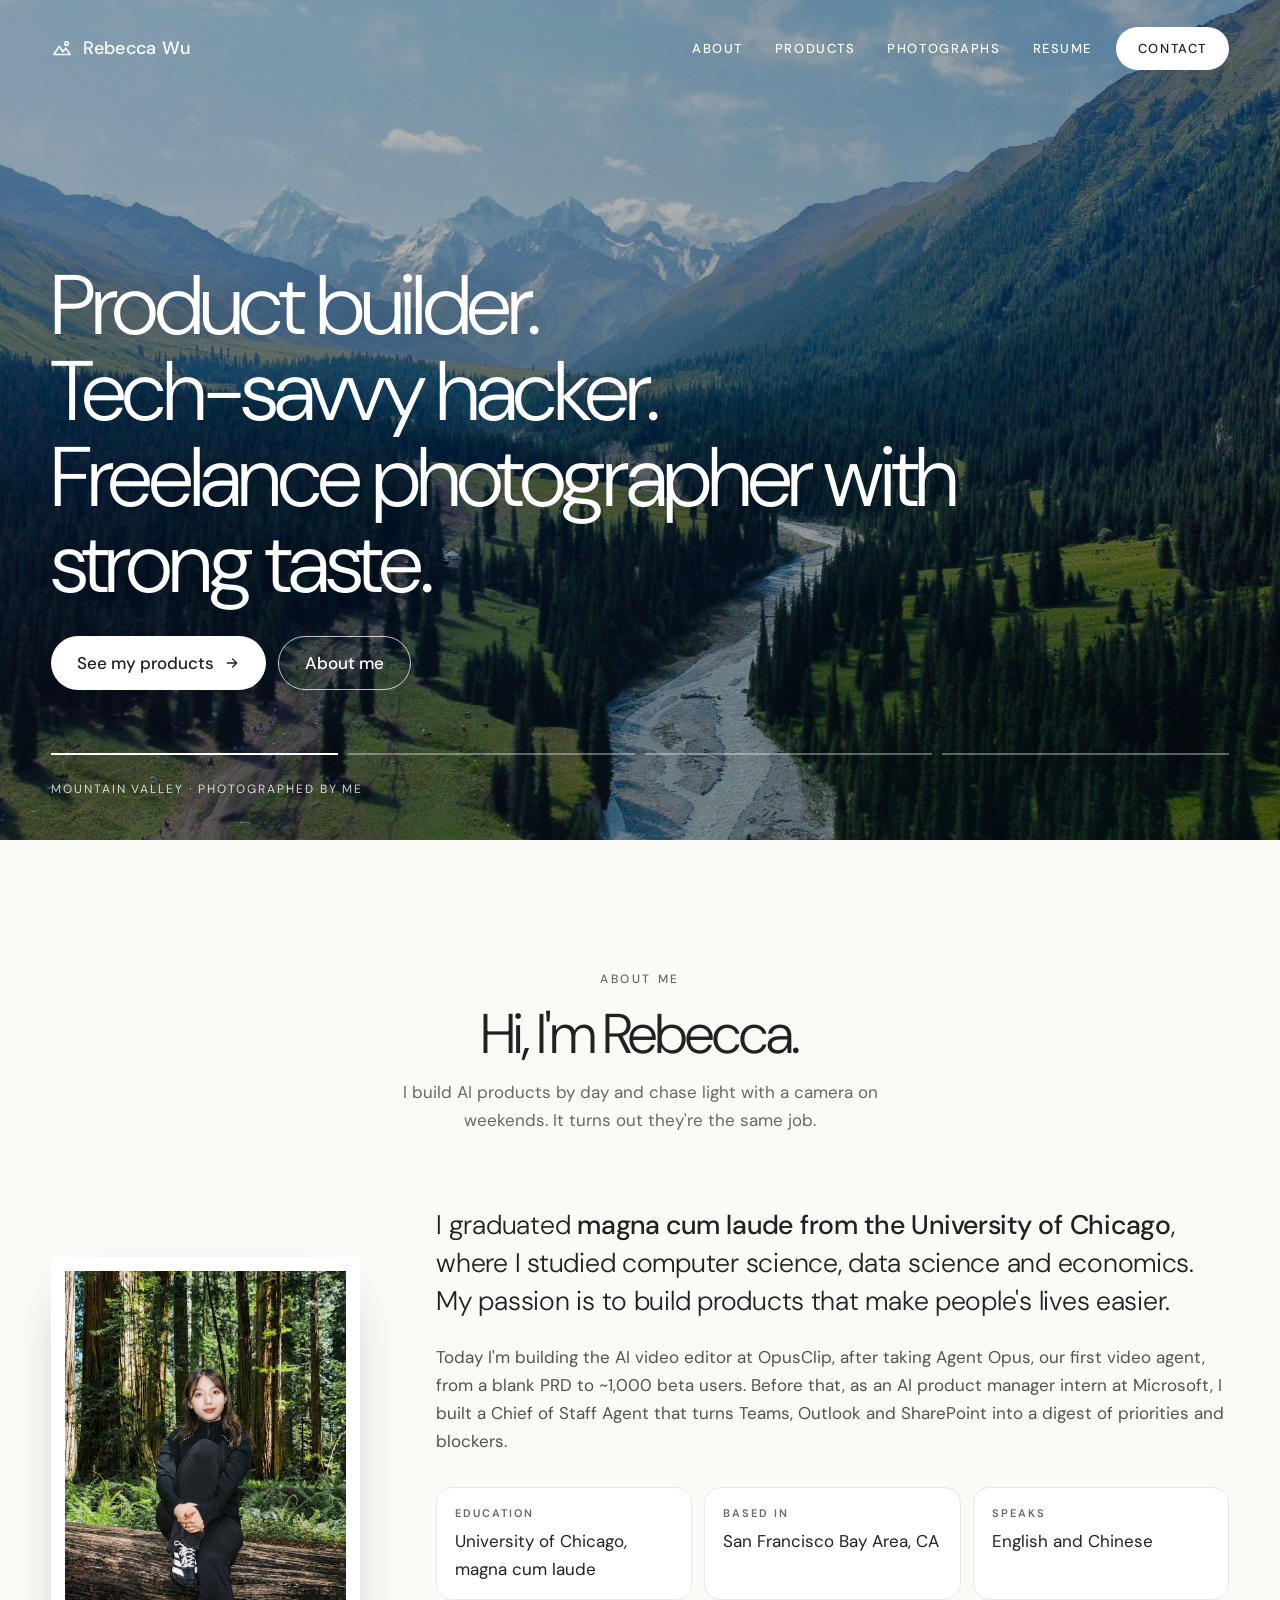
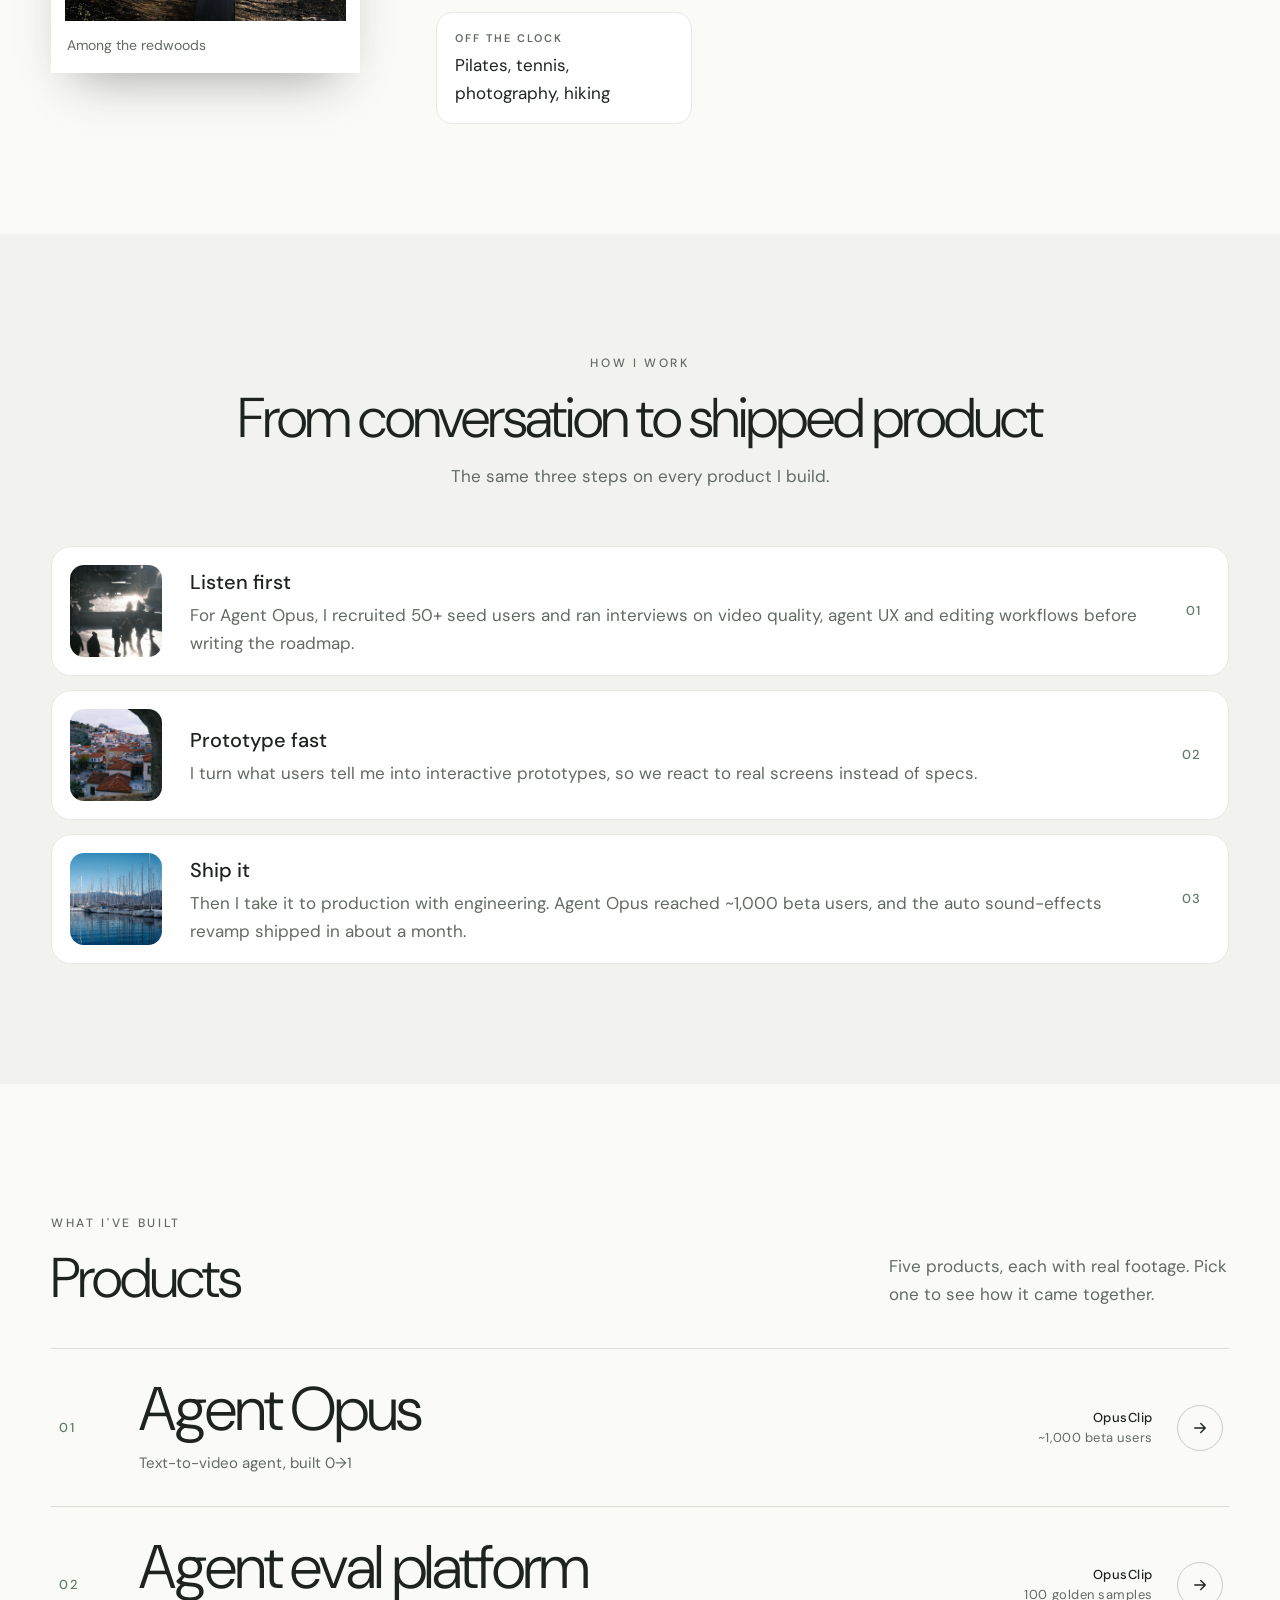
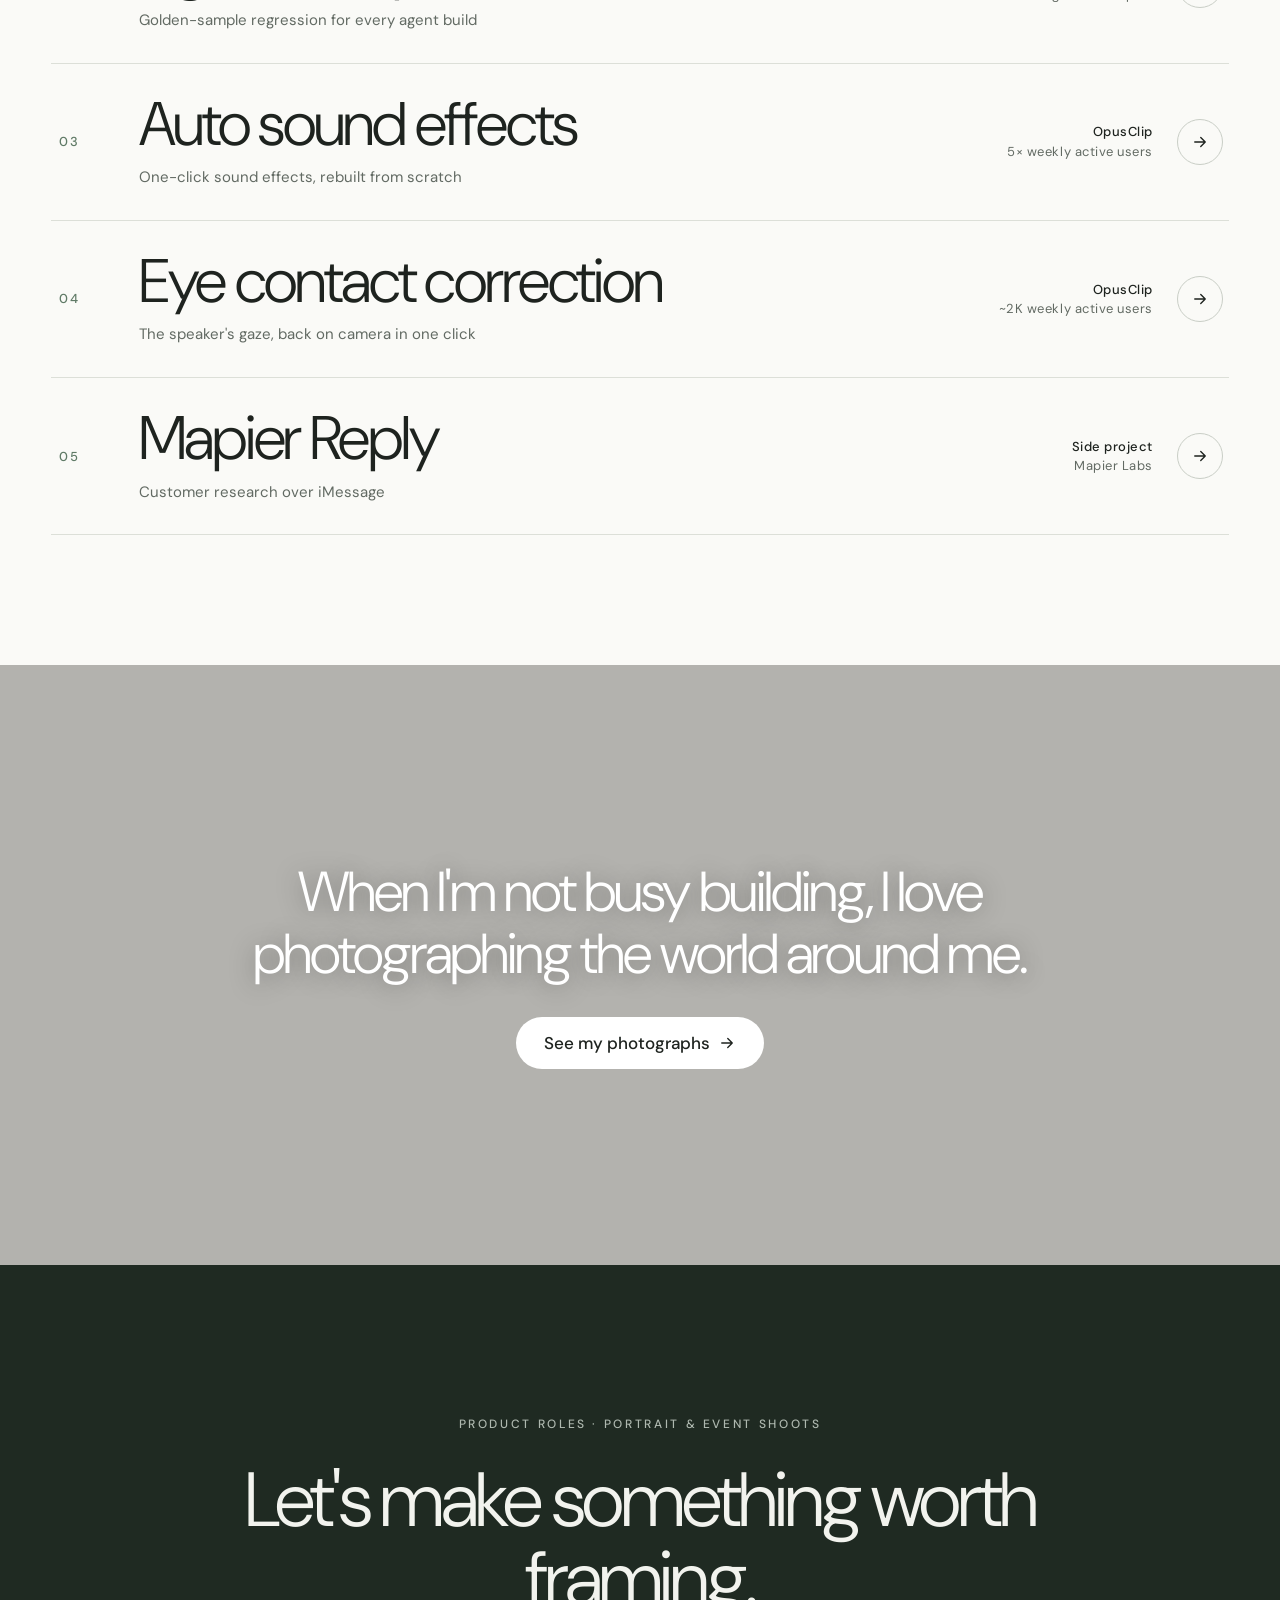
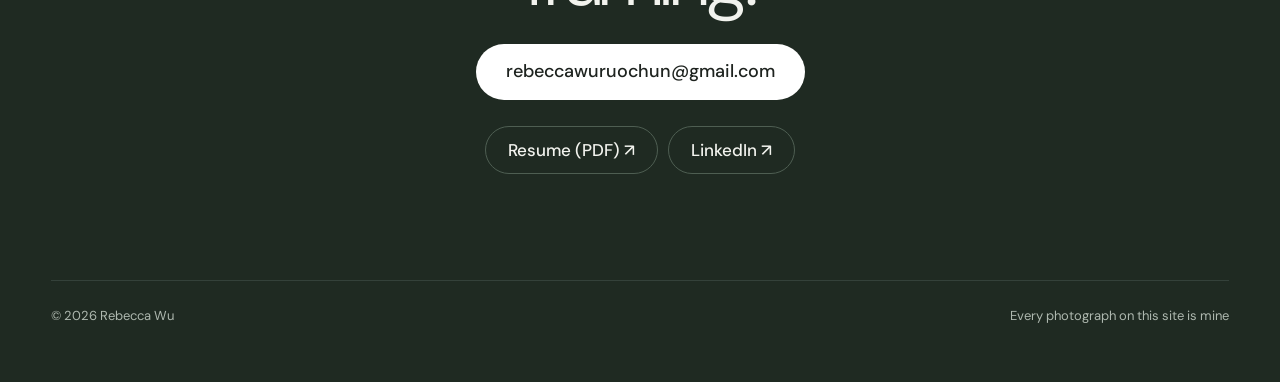
==== commit 9e76441e: "Split the site into a home page, project pages and a photographs page Co-Authored-By: Claude Opus 5." ====
--- a/index.html
+++ b/index.html
@@ -13,25 +13,11 @@
 <link rel="icon" href="favicon.svg" type="image/svg+xml">
 <link rel="preconnect" href="https://fonts.googleapis.com">
 <link href="https://fonts.googleapis.com/css2?family=DM+Sans:opsz,wght@9..40,300;9..40,400;9..40,500;9..40,600&amp;display=swap" rel="stylesheet">
+<link rel="stylesheet" href="styles.css">
 <style>
-body{margin:0;background:#FAFAF7}
-a{color:inherit}
-@keyframes rw-reveal{from{opacity:0;transform:translateY(28px)}to{opacity:1;transform:none}}
-@supports (animation-timeline: view()){@media (prefers-reduced-motion: no-preference){.rw-reveal{animation:rw-reveal linear both;animation-timeline:view();animation-range:entry 0% cover 25%}}}
+.rw-band{background:#1A120C url(assets/photos/hero-mosque.jpg) center/cover fixed}
 @keyframes rw-fill{from{width:0}to{width:100%}}
-.rw-fill{display:block;height:100%;background:#FFFFFF;animation:rw-fill 6s linear forwards}
 @keyframes rw-zoom{from{transform:scale(1)}to{transform:scale(1.08)}}
-@media (prefers-reduced-motion: no-preference){.rw-kb{animation:rw-zoom 7s ease-out forwards}}
-.rw-band{background:#1A120C url(assets/photos/hero-mosque.jpg) center/cover fixed}
-.rw-fan{transform:translateY(var(--y,0)) rotate(var(--r,0deg));transition:transform .45s cubic-bezier(.2,.7,.2,1), box-shadow .45s}
-.rw-fan:hover,.rw-fan:focus-visible{transform:translateY(-18px) rotate(0deg) scale(1.04);z-index:9;box-shadow:0 30px 60px -20px rgba(30,35,31,.45)}
-.rw-print{transform:rotate(var(--r,0deg));transition:transform .4s ease, box-shadow .4s ease}
-.rw-print:hover{transform:rotate(0deg) scale(1.03);box-shadow:0 30px 60px -20px rgba(30,35,31,.4)}
-.rw-pile .rw-print:hover{z-index:30 !important}
-@media (max-width: 760px){.rw-pile{grid-template-columns:repeat(2,minmax(0,1fr)) !important;grid-auto-rows:auto !important;gap:14px !important}.rw-pile>figure{grid-column:auto !important;grid-row:auto !important;aspect-ratio:3/4}}
-@media (prefers-reduced-motion: reduce){.rw-fan,.rw-print{transition:none}}
-</style>
-<style>
 .hero-slide{position:absolute;inset:0;width:100%;height:100%;object-fit:cover;display:block;opacity:0;transition:opacity 1.4s ease}
 .hero-slide.is-active{opacity:1}
 @media (prefers-reduced-motion: no-preference){.hero-slide.is-active{animation:rw-zoom 7s ease-out forwards}}
@@ -40,15 +26,10 @@
 .hero-bar>span>i{display:block;height:100%;width:0;background:#fff}
 .hero-bar.is-past>span>i{width:100%}
 .hero-bar.is-active>span>i{animation:rw-fill 6s linear forwards}
-html{scroll-behavior:smooth}
-@media (max-width: 1060px){.pg-frame{display:none}}
-@keyframes pg-bob{50%{transform:translateY(6px)}}
-@media (prefers-reduced-motion: no-preference){.pg-arrow{animation:pg-bob 1.6s ease-in-out infinite}}
 </style>
 </head>
 <body>
-<div style="background: #FAFAF7; color: #1E231F; font-family: 'DM Sans', system-ui, sans-serif; font-size: 17px; line-height: 1.65; font-weight: 400">
-
+<div class="page">
 <section id="top" aria-label="Introduction" style="position: relative; min-height: 840px; overflow: hidden; color: #FFFFFF; display: flex; flex-direction: column; background: #24302A">
 <div aria-hidden="true" style="position: absolute; inset: 0; overflow: hidden">
 <img class="hero-slide is-active" src="assets/photos/hero-valley.jpg" alt="" style="object-position: 50% 60%">
@@ -63,7 +44,7 @@
 <nav aria-label="Main" style="display: flex; flex-wrap: wrap; align-items: center; gap: 4px; font-size: 13px; font-weight: 500; letter-spacing: 0.12em; text-transform: uppercase">
 <a href="#about" style="padding: 12px 14px; text-decoration: none; color: #FFFFFF">About</a>
 <a href="#products" style="padding: 12px 14px; text-decoration: none; color: #FFFFFF">Products</a>
-<a href="#photographs" style="padding: 12px 14px; text-decoration: none; color: #FFFFFF">Photographs</a>
+<a href="photographs/" style="padding: 12px 14px; text-decoration: none; color: #FFFFFF">Photographs</a>
 <a href="assets/Rebecca-Wu-Resume.pdf" target="_blank" rel="noopener" style="padding: 12px 14px; text-decoration: none; color: #FFFFFF">Resume</a>
 <a href="#contact" style="padding: 11px 22px; margin-left: 6px; text-decoration: none; color: #1E231F; background: #FFFFFF; border-radius: 999px">Contact</a>
 </nav>
@@ -139,157 +120,58 @@
 </div>
 </section>
 
-<section id="products" style="max-width: 1240px; margin: 0 auto; padding: 130px clamp(20px, 4vw, 56px) 60px">
-<div class="rw-reveal" style="text-align: center; display: flex; flex-direction: column; align-items: center; gap: 14px">
-<p style="margin: 0; font-size: 12px; font-weight: 500; letter-spacing: 0.22em; text-transform: uppercase; color: #626A63">What I've built</p>
-<h2 style="margin: 0; font-size: clamp(36px, 4.4vw, 56px); line-height: 1.08; font-weight: 300; letter-spacing: -0.035em">Products</h2>
-<p style="margin: 0; max-width: 560px; color: #626A63">Five products, shown with real footage. Pick a card, or keep scrolling.</p>
-</div>
-
-<nav aria-label="Product index" style="display: flex; justify-content: center; padding: 72px 8px 96px; overflow-x: auto">
-<a class="rw-fan" href="#p1" style="--r: -8deg; --y: 26px; flex: none; width: 220px; margin: 0 -26px; background: #FFFFFF; border-radius: 18px; padding: 10px 10px 16px; box-shadow: 0 18px 40px -22px rgba(30,35,31,0.45); text-decoration: none; position: relative; z-index: 1">
-<img src="assets/video/agent-opus-poster.jpg" alt="" style="width: 100%; aspect-ratio: 4 / 3; object-fit: cover; border-radius: 10px; display: block">
-<span style="display: block; margin: 12px 6px 0; font-weight: 500">Agent Opus</span><span style="display: block; margin: 0 6px; font-size: 13px; color: #626A63">0→1 video agent</span>
-</a>
-<a class="rw-fan" href="#p2" style="--r: -4deg; --y: 8px; flex: none; width: 220px; margin: 0 -26px; background: #FFFFFF; border-radius: 18px; padding: 10px 10px 16px; box-shadow: 0 18px 40px -22px rgba(30,35,31,0.45); text-decoration: none; position: relative; z-index: 2">
-<img src="assets/video/eval-platform-poster.jpg" alt="" style="width: 100%; aspect-ratio: 4 / 3; object-fit: cover; object-position: left top; border-radius: 10px; display: block">
-<span style="display: block; margin: 12px 6px 0; font-weight: 500">Agent eval platform</span><span style="display: block; margin: 0 6px; font-size: 13px; color: #626A63">100 golden samples</span>
-</a>
-<a class="rw-fan" href="#p3" style="--r: 0deg; --y: 0px; flex: none; width: 220px; margin: 0 -26px; background: #FFFFFF; border-radius: 18px; padding: 10px 10px 16px; box-shadow: 0 18px 40px -22px rgba(30,35,31,0.45); text-decoration: none; position: relative; z-index: 3">
-<img src="assets/video/auto-sfx-poster.jpg" alt="" style="width: 100%; aspect-ratio: 4 / 3; object-fit: cover; border-radius: 10px; display: block">
-<span style="display: block; margin: 12px 6px 0; font-weight: 500">Auto sound effects</span><span style="display: block; margin: 0 6px; font-size: 13px; color: #626A63">5× weekly active users</span>
-</a>
-<a class="rw-fan" href="#p4" style="--r: 4deg; --y: 8px; flex: none; width: 220px; margin: 0 -26px; background: #FFFFFF; border-radius: 18px; padding: 10px 10px 16px; box-shadow: 0 18px 40px -22px rgba(30,35,31,0.45); text-decoration: none; position: relative; z-index: 2">
-<img src="assets/video/eye-contact-poster.jpg" alt="" style="width: 100%; aspect-ratio: 4 / 3; object-fit: cover; border-radius: 10px; display: block">
-<span style="display: block; margin: 12px 6px 0; font-weight: 500">Eye contact</span><span style="display: block; margin: 0 6px; font-size: 13px; color: #626A63">~2K weekly active users</span>
-</a>
-<a class="rw-fan" href="#p5" style="--r: 8deg; --y: 26px; flex: none; width: 220px; margin: 0 -26px; background: #FFFFFF; border-radius: 18px; padding: 10px 10px 16px; box-shadow: 0 18px 40px -22px rgba(30,35,31,0.45); text-decoration: none; position: relative; z-index: 1">
-<span style="width: 100%; aspect-ratio: 4 / 3; border-radius: 10px; display: flex; align-items: center; justify-content: center; background: #E6EEF6"><span style="padding: 8px 14px; border-radius: 18px 18px 18px 6px; background: #0B84FF; color: #FFFFFF; font-size: 14px">Reply YES to start</span></span>
-<span style="display: block; margin: 12px 6px 0; font-weight: 500">Mapier Reply</span><span style="display: block; margin: 0 6px; font-size: 13px; color: #626A63">Side project</span>
-</a>
-</nav>
-
-<div style="display: flex; flex-direction: column; gap: 40px; padding-bottom: 40px">
-
-<article id="p1" style="position: sticky; top: 20px; scroll-margin-top: 20px; background: #FFFFFF; border: 1px solid #E7E9E3; border-radius: 28px; padding: clamp(18px, 3vw, 40px); display: flex; flex-wrap: wrap; align-items: center; gap: clamp(24px, 3vw, 44px); box-shadow: 0 -18px 50px -30px rgba(30,35,31,0.35)">
-<div style="flex: 1 1 300px; min-width: 0; display: flex; flex-direction: column; gap: 14px">
-<p style="margin: 0; font-size: 12px; font-weight: 500; letter-spacing: 0.2em; color: #5F7A66">01 · OPUSCLIP</p>
-<h3 style="margin: 0; font-size: clamp(30px, 3vw, 40px); line-height: 1.05; font-weight: 300; letter-spacing: -0.03em">Agent Opus</h3>
-<p style="margin: 0; color: #4E554F">A text-to-video agent: describe an idea and it writes the script, plans the scenes and edits a complete video. I wrote the PRD from user interviews, prototyped the end-to-end UX and ran alpha testing with the first batch of seed users.</p>
-<div style="display: flex; flex-wrap: wrap; gap: 8px"><span style="font-size: 13px; padding: 5px 12px; border-radius: 999px; background: #EEF2EC; color: #3F5546">PM, 0→1</span><span style="font-size: 13px; padding: 5px 12px; border-radius: 999px; background: #EEF2EC; color: #3F5546">~1,000 active beta users</span></div>
-<div style="display: flex; flex-wrap: wrap; gap: 10px"><a href="#playground" style="display: inline-flex; align-items: center; min-height: 46px; padding: 0 22px; border-radius: 999px; background: #1E231F; color: #FFFFFF; text-decoration: none; font-weight: 500">Play the prototype</a><a href="https://agent.opus.pro" target="_blank" rel="noopener" style="display: inline-flex; align-items: center; min-height: 46px; padding: 0 22px; border-radius: 999px; border: 1px solid #1E231F; text-decoration: none; font-weight: 500">agent.opus.pro ↗</a></div>
-</div>
-<video src="assets/video/agent-opus.mp4" poster="assets/video/agent-opus-poster.jpg" autoplay="" muted="" loop="" playsinline="" controls="" preload="metadata" aria-label="Screen recording of the Agent Opus create screen" style="flex: 999 1 520px; min-width: 0; width: 100%; display: block; border-radius: 16px; background: #111111"></video>
-</article>
-
-<article id="p2" style="position: sticky; top: 36px; scroll-margin-top: 36px; background: #FFFFFF; border: 1px solid #E7E9E3; border-radius: 28px; padding: clamp(18px, 3vw, 40px); display: flex; flex-wrap: wrap; align-items: center; gap: clamp(24px, 3vw, 44px); box-shadow: 0 -18px 50px -30px rgba(30,35,31,0.35)">
-<div style="flex: 1 1 300px; min-width: 0; display: flex; flex-direction: column; gap: 14px">
-<p style="margin: 0; font-size: 12px; font-weight: 500; letter-spacing: 0.2em; color: #5F7A66">02 · OPUSCLIP</p>
-<h3 style="margin: 0; font-size: clamp(30px, 3vw, 40px); line-height: 1.05; font-weight: 300; letter-spacing: -0.03em">Agent eval platform</h3>
-<p style="margin: 0; color: #4E554F">Taste needs a reference print. I curated 100 golden samples — prompt, references and a benchmark video each — and designed a regression platform that runs them against every new agent build so the team can compare outputs side by side.</p>
-<div style="display: flex; flex-wrap: wrap; gap: 8px"><span style="font-size: 13px; padding: 5px 12px; border-radius: 999px; background: #EEF2EC; color: #3F5546">Benchmark + platform design</span><span style="font-size: 13px; padding: 5px 12px; border-radius: 999px; background: #EEF2EC; color: #3F5546">100 golden samples</span></div>
-<a href="https://montage-eval-v2.opuslab.ai/testcases" target="_blank" rel="noopener" style="align-self: flex-start; display: inline-flex; align-items: center; min-height: 46px; padding: 0 22px; border-radius: 999px; background: #1E231F; color: #FFFFFF; text-decoration: none; font-weight: 500">Open the platform ↗</a>
-</div>
-<video src="assets/video/eval-platform.mp4" poster="assets/video/eval-platform-poster.jpg" autoplay="" muted="" loop="" playsinline="" controls="" preload="metadata" aria-label="Screen recording of the agent eval platform" style="flex: 999 1 520px; min-width: 0; width: 100%; display: block; border-radius: 16px; background: #0E0E0E"></video>
-</article>
-
-<article id="p3" style="position: sticky; top: 52px; scroll-margin-top: 52px; background: #FFFFFF; border: 1px solid #E7E9E3; border-radius: 28px; padding: clamp(18px, 3vw, 40px); display: flex; flex-wrap: wrap; align-items: center; gap: clamp(24px, 3vw, 44px); box-shadow: 0 -18px 50px -30px rgba(30,35,31,0.35)">
-<div style="flex: 1 1 300px; min-width: 0; display: flex; flex-direction: column; gap: 14px">
-<p style="margin: 0; font-size: 12px; font-weight: 500; letter-spacing: 0.2em; color: #5F7A66">03 · OPUSCLIP</p>
-<h3 style="margin: 0; font-size: clamp(30px, 3vw, 40px); line-height: 1.05; font-weight: 300; letter-spacing: -0.03em">Auto sound effects</h3>
-<p style="margin: 0; color: #4E554F">The first version generated audio from scratch, and retention was low. I rebuilt it so an LLM finds the moments that need a sound and places one from a curated library of viral social audio — PM end to end with one engineer and an AI artist.</p>
-<div style="display: flex; flex-wrap: wrap; gap: 8px"><span style="font-size: 13px; padding: 5px 12px; border-radius: 999px; background: #EEF2EC; color: #3F5546">PM, end to end</span><span style="font-size: 13px; padding: 5px 12px; border-radius: 999px; background: #EEF2EC; color: #3F5546">Shipped in about a month</span><span style="font-size: 13px; padding: 5px 12px; border-radius: 999px; background: #EEF2EC; color: #3F5546">Weekly active users ~1K → ~5K</span></div>
-<a href="https://clip.opus.pro" target="_blank" rel="noopener" style="align-self: flex-start; display: inline-flex; align-items: center; min-height: 46px; padding: 0 22px; border-radius: 999px; background: #1E231F; color: #FFFFFF; text-decoration: none; font-weight: 500">Try in OpusClip ↗</a>
-</div>
-<video src="assets/video/auto-sfx.mp4" poster="assets/video/auto-sfx-poster.jpg" autoplay="" muted="" loop="" playsinline="" controls="" preload="metadata" aria-label="Captioned walkthrough of one-click auto sound effects" style="flex: 999 1 520px; min-width: 0; width: 100%; display: block; border-radius: 16px; background: #111111"></video>
-</article>
-
-<article id="p4" style="position: sticky; top: 68px; scroll-margin-top: 68px; background: #FFFFFF; border: 1px solid #E7E9E3; border-radius: 28px; padding: clamp(18px, 3vw, 40px); display: flex; flex-wrap: wrap; align-items: center; gap: clamp(24px, 3vw, 44px); box-shadow: 0 -18px 50px -30px rgba(30,35,31,0.35)">
-<div style="flex: 1 1 300px; min-width: 0; display: flex; flex-direction: column; gap: 14px">
-<p style="margin: 0; font-size: 12px; font-weight: 500; letter-spacing: 0.2em; color: #5F7A66">04 · OPUSCLIP</p>
-<h3 style="margin: 0; font-size: clamp(30px, 3vw, 40px); line-height: 1.05; font-weight: 300; letter-spacing: -0.03em">Eye contact correction</h3>
-<p style="margin: 0; color: #4E554F">Most OpusClip videos center on a speaker, and we noticed their gaze often drifts away from the camera. Eye contact correction redirects the speaker's gaze back to the camera in a single click.</p>
-<div style="display: flex; flex-wrap: wrap; gap: 8px"><span style="font-size: 13px; padding: 5px 12px; border-radius: 999px; background: #EEF2EC; color: #3F5546">~2,000 weekly active users</span></div>
-<a href="https://clip.opus.pro" target="_blank" rel="noopener" style="align-self: flex-start; display: inline-flex; align-items: center; min-height: 46px; padding: 0 22px; border-radius: 999px; background: #1E231F; color: #FFFFFF; text-decoration: none; font-weight: 500">Try in OpusClip ↗</a>
-</div>
-<video src="assets/video/eye-contact.mp4" poster="assets/video/eye-contact-poster.jpg" autoplay="" muted="" loop="" playsinline="" controls="" preload="metadata" aria-label="Walkthrough of eye contact correction in the OpusClip editor" style="flex: 999 1 520px; min-width: 0; width: 100%; display: block; border-radius: 16px; background: #111111"></video>
-</article>
-
-<article id="p5" style="position: sticky; top: 84px; scroll-margin-top: 84px; background: #FFFFFF; border: 1px solid #E7E9E3; border-radius: 28px; padding: clamp(18px, 3vw, 40px); display: flex; flex-wrap: wrap; align-items: center; gap: clamp(24px, 3vw, 44px); box-shadow: 0 -18px 50px -30px rgba(30,35,31,0.35)">
-<div style="flex: 1 1 300px; min-width: 0; display: flex; flex-direction: column; gap: 14px">
-<p style="margin: 0; font-size: 12px; font-weight: 500; letter-spacing: 0.2em; color: #5F7A66">05 · SIDE PROJECT · MAPIER LABS</p>
-<h3 style="margin: 0; font-size: clamp(30px, 3vw, 40px); line-height: 1.05; font-weight: 300; letter-spacing: -0.03em">Mapier Reply</h3>
-<p style="margin: 0; color: #4E554F">A customer research pipeline over iMessage, with no external logins or forms. I wrote the PRD and architected the product end to end with the founding engineer. The prototype covers an AI survey builder, automated billing based on respondent engagement, and AI-summarized results.</p>
-<div style="display: flex; flex-wrap: wrap; gap: 8px"><span style="font-size: 13px; padding: 5px 12px; border-radius: 999px; background: #EEF2EC; color: #3F5546">PRD + product architecture</span></div>
-<div style="display: flex; flex-wrap: wrap; gap: 10px">
-<a href="mapier/" target="_blank" rel="noopener" style="display: inline-flex; align-items: center; min-height: 46px; padding: 0 22px; border-radius: 999px; background: #1E231F; color: #FFFFFF; text-decoration: none; font-weight: 500">Try the prototype ↗</a>
-<a href="https://www.mapier.ai/" target="_blank" rel="noopener" style="display: inline-flex; align-items: center; min-height: 46px; padding: 0 22px; border-radius: 999px; border: 1px solid #1E231F; text-decoration: none; font-weight: 500">mapier.ai ↗</a>
-</div>
-</div>
-<a href="mapier/" target="_blank" rel="noopener" aria-label="Open the Mapier Reply prototype" style="flex: 999 1 520px; min-width: 0; display: flex; justify-content: center; text-decoration: none; background: #E6EEF6; border-radius: 16px; padding: 32px 16px">
-<div style="width: 100%; max-width: 290px; border-radius: 44px; padding: 10px; background: #1D1B20">
-<div style="border-radius: 34px; background: #FFFFFF; padding: 18px 12px 22px; display: flex; flex-direction: column; gap: 6px; font-family: -apple-system, 'Helvetica Neue', sans-serif; font-size: 14px; line-height: 1.35">
-<div style="text-align: center; font-size: 12px; color: #5E5E5E; margin-bottom: 8px"><b style="display: block; color: #2B2B2B; font-size: 13px">Mapier Research</b>iMessage · Today 10:42 AM</div>
-<div style="align-self: flex-start; max-width: 80%; padding: 7px 12px; border-radius: 18px 18px 18px 6px; background: #E9E9EB; color: #000000">Hi Jess, it's Mapier Research. Got 60 sec for a $1 survey? Reply YES to start.</div>
-<div style="align-self: flex-end; padding: 7px 12px; border-radius: 18px 18px 6px 18px; background: #0B84FF; color: #FFFFFF">Yes</div>
-<div style="align-self: flex-start; max-width: 80%; padding: 7px 12px; border-radius: 18px 18px 18px 6px; background: #E9E9EB; color: #000000; white-space: pre-line">Q2/3: Which name do you like more for a meal kit?
-1) FreshBox
-2) Plated Daily</div>
-<div style="align-self: flex-end; padding: 7px 12px; border-radius: 18px 18px 6px 18px; background: #0B84FF; color: #FFFFFF">2</div>
-</div>
-</div>
-</a>
-</article>
-
-</div>
-</section>
-
-<section id="playground" style="background: #F2F3EE">
-<div style="max-width: 1360px; margin: 0 auto; padding: 120px clamp(20px, 4vw, 56px)">
-<div class="rw-reveal" style="text-align: center; display: flex; flex-direction: column; align-items: center; gap: 14px; margin-bottom: 48px">
-<p style="margin: 0; font-size: 12px; font-weight: 500; letter-spacing: 0.22em; text-transform: uppercase; color: #626A63">Interactive prototype</p>
-<h2 style="margin: 0; font-size: clamp(36px, 4.4vw, 56px); line-height: 1.08; font-weight: 300; letter-spacing: -0.035em">Generate videos from a single prompt with Agent Opus</h2>
-<a href="#pg-demo" style="display: inline-flex; flex-direction: column; align-items: center; gap: 6px; color: #626A63; text-decoration: none">Try the interactive demo below<svg class="pg-arrow" aria-hidden="true" width="22" height="22" viewBox="0 0 24 24" fill="none" stroke="currentColor" stroke-width="1.8" stroke-linecap="round" stroke-linejoin="round"><path d="M12 4v15M6 13l6 6 6-6"></path></svg></a>
-</div>
-<div class="pg-frame" id="pg-demo">
-<iframe src="agent-opus/" title="Agent Opus interactive prototype" loading="lazy" style="display: block; width: 100%; height: 890px; border: 0; background: transparent"></iframe>
-</div>
-<div style="display: flex; justify-content: center; margin-top: 24px">
-<a href="agent-opus/" target="_blank" rel="noopener" style="display: inline-flex; align-items: center; min-height: 46px; padding: 0 22px; border-radius: 999px; border: 1px solid #1E231F; text-decoration: none; font-weight: 500">Open full screen ↗</a>
-</div>
-</div>
-</section>
-
-<section class="rw-band" aria-label="Photograph of a mosque at sunset" style="min-height: 600px; display: flex; align-items: center; justify-content: center; padding: 80px clamp(20px, 4vw, 56px); box-sizing: border-box; position: relative">
+<section id="products" style="max-width: 1240px; margin: 0 auto; padding: 130px clamp(20px, 4vw, 56px) 130px">
+<div class="rw-reveal" style="display: flex; flex-wrap: wrap; align-items: flex-end; justify-content: space-between; gap: 20px; margin-bottom: 40px">
+<div style="display: flex; flex-direction: column; gap: 14px">
+<p class="eyebrow">What I've built</p>
+<h2 class="h2">Products</h2>
+</div>
+<p style="margin: 0; max-width: 340px; color: #626A63">Five products, each with real footage. Pick one to see how it came together.</p>
+</div>
+<ul class="pi" id="pi">
+<li><a class="pi-row" href="work/agent-opus/" data-preview="assets/video/agent-opus-poster.jpg">
+<span class="pi-num">01</span>
+<img class="pi-thumb" src="assets/video/agent-opus-poster.jpg" alt="" loading="lazy">
+<span><span class="pi-title">Agent Opus</span><span class="pi-sub">Text-to-video agent, built 0→1</span></span>
+<span class="pi-meta"><b>OpusClip</b>~1,000 beta users</span>
+<span class="pi-arrow"><svg aria-hidden="true" width="18" height="18" viewBox="0 0 24 24" fill="none" stroke="currentColor" stroke-width="1.8" stroke-linecap="round" stroke-linejoin="round"><path d="M5 12h14M13 6l6 6-6 6"></path></svg></span>
+</a></li>
+<li><a class="pi-row" href="work/eval-platform/" data-preview="assets/video/eval-platform-poster.jpg">
+<span class="pi-num">02</span>
+<img class="pi-thumb" src="assets/video/eval-platform-poster.jpg" alt="" loading="lazy">
+<span><span class="pi-title">Agent eval platform</span><span class="pi-sub">Golden-sample regression for every agent build</span></span>
+<span class="pi-meta"><b>OpusClip</b>100 golden samples</span>
+<span class="pi-arrow"><svg aria-hidden="true" width="18" height="18" viewBox="0 0 24 24" fill="none" stroke="currentColor" stroke-width="1.8" stroke-linecap="round" stroke-linejoin="round"><path d="M5 12h14M13 6l6 6-6 6"></path></svg></span>
+</a></li>
+<li><a class="pi-row" href="work/auto-sfx/" data-preview="assets/video/auto-sfx-poster.jpg">
+<span class="pi-num">03</span>
+<img class="pi-thumb" src="assets/video/auto-sfx-poster.jpg" alt="" loading="lazy">
+<span><span class="pi-title">Auto sound effects</span><span class="pi-sub">One-click sound effects, rebuilt from scratch</span></span>
+<span class="pi-meta"><b>OpusClip</b>5× weekly active users</span>
+<span class="pi-arrow"><svg aria-hidden="true" width="18" height="18" viewBox="0 0 24 24" fill="none" stroke="currentColor" stroke-width="1.8" stroke-linecap="round" stroke-linejoin="round"><path d="M5 12h14M13 6l6 6-6 6"></path></svg></span>
+</a></li>
+<li><a class="pi-row" href="work/eye-contact/" data-preview="assets/video/eye-contact-poster.jpg">
+<span class="pi-num">04</span>
+<img class="pi-thumb" src="assets/video/eye-contact-poster.jpg" alt="" loading="lazy">
+<span><span class="pi-title">Eye contact correction</span><span class="pi-sub">The speaker's gaze, back on camera in one click</span></span>
+<span class="pi-meta"><b>OpusClip</b>~2K weekly active users</span>
+<span class="pi-arrow"><svg aria-hidden="true" width="18" height="18" viewBox="0 0 24 24" fill="none" stroke="currentColor" stroke-width="1.8" stroke-linecap="round" stroke-linejoin="round"><path d="M5 12h14M13 6l6 6-6 6"></path></svg></span>
+</a></li>
+<li><a class="pi-row" href="work/mapier-reply/" data-preview="assets/previews/mapier-reply.jpg">
+<span class="pi-num">05</span>
+<img class="pi-thumb" src="assets/previews/mapier-reply.jpg" alt="" loading="lazy">
+<span><span class="pi-title">Mapier Reply</span><span class="pi-sub">Customer research over iMessage</span></span>
+<span class="pi-meta"><b>Side project</b>Mapier Labs</span>
+<span class="pi-arrow"><svg aria-hidden="true" width="18" height="18" viewBox="0 0 24 24" fill="none" stroke="currentColor" stroke-width="1.8" stroke-linecap="round" stroke-linejoin="round"><path d="M5 12h14M13 6l6 6-6 6"></path></svg></span>
+</a></li>
+</ul>
+<figure class="pi-float" id="pi-float" aria-hidden="true"><img src="" alt=""></figure>
+</section>
+
+<section class="rw-band" aria-label="Photography" style="min-height: 600px; display: flex; flex-direction: column; align-items: center; justify-content: center; padding: 80px clamp(20px, 4vw, 56px); box-sizing: border-box; position: relative">
 <span aria-hidden="true" style="position: absolute; inset: 0; background: rgba(14,10,6,0.3); display: block"></span>
 <p style="position: relative; margin: 0; max-width: 940px; text-align: center; color: #FFFFFF; font-size: clamp(32px, 4.4vw, 60px); line-height: 1.1; font-weight: 300; letter-spacing: -0.035em; text-shadow: 0 2px 24px rgba(0,0,0,0.35)">When I'm not busy building, I love photographing the world around me.</p>
-</section>
-
-<section id="photographs" style="max-width: 1240px; margin: 0 auto; padding: 130px clamp(20px, 4vw, 56px) 120px">
-<div class="rw-reveal" style="text-align: center; display: flex; flex-direction: column; align-items: center; gap: 14px; margin-bottom: 72px">
-<p style="margin: 0; font-size: 12px; font-weight: 500; letter-spacing: 0.22em; text-transform: uppercase; color: #626A63">Freelance photography</p>
-<h2 style="margin: 0; font-size: clamp(36px, 4.4vw, 56px); line-height: 1.08; font-weight: 300; letter-spacing: -0.035em">A window into my life</h2>
-<p style="margin: 0; max-width: 560px; color: #626A63">Moments from my travels and everyday life. I also shoot portraits and events around the Bay Area.</p>
-<div style="display: flex; flex-wrap: wrap; justify-content: center; gap: 10px; margin-top: 6px">
-<a href="mailto:rebeccawuruochun@gmail.com?subject=Photo%20shoot" style="display: inline-flex; align-items: center; min-height: 46px; padding: 0 22px; border-radius: 999px; background: #1E231F; color: #FFFFFF; text-decoration: none; font-weight: 500">Book a shoot</a>
-<a href="#" style="display: inline-flex; align-items: center; min-height: 46px; padding: 0 22px; border-radius: 999px; border: 1px solid #1E231F; text-decoration: none; font-weight: 500">[Instagram]</a>
-</div>
-</div>
-<div class="rw-pile" style="display: grid; grid-template-columns: repeat(12, minmax(0, 1fr)); grid-auto-rows: clamp(30px, 3.9vw, 50px); gap: 0 clamp(10px, 1.4vw, 18px); padding: 10px 0 30px">
-<figure class="rw-print" style="--r: -3deg; grid-column: 1 / 7; grid-row: 1 / 8; z-index: 1; margin: 0; padding: 10px 10px 30px; background: #FFFFFF; box-shadow: 0 18px 40px -20px rgba(30,35,31,0.5); display: flex; box-sizing: border-box; min-height: 0"><img src="assets/photos/mosque-sunset.jpg" alt="Silhouetted mosque domes and minarets against an orange sunset" style="width: 100%; height: 100%; min-height: 0; object-fit: cover; display: block"></figure>
-<figure class="rw-print" style="--r: 3deg; grid-column: 6 / 10; grid-row: 2 / 12; z-index: 2; margin: 0; padding: 10px 10px 30px; background: #FFFFFF; box-shadow: 0 18px 40px -20px rgba(30,35,31,0.5); display: flex; box-sizing: border-box; min-height: 0"><img src="assets/photos/lantern-alley.jpg" alt="Glowing paper lanterns over a crowded night alley" style="width: 100%; height: 100%; min-height: 0; object-fit: cover; display: block"></figure>
-<figure class="rw-print" style="--r: -2deg; grid-column: 9 / 13; grid-row: 1 / 11; z-index: 1; margin: 0; padding: 10px 10px 30px; background: #FFFFFF; box-shadow: 0 18px 40px -20px rgba(30,35,31,0.5); display: flex; box-sizing: border-box; min-height: 0"><img src="assets/photos/goat.jpg" alt="A white goat grazing on sunlit leaves" style="width: 100%; height: 100%; min-height: 0; object-fit: cover; display: block"></figure>
-<figure class="rw-print" style="--r: 2deg; grid-column: 2 / 8; grid-row: 8 / 15; z-index: 3; margin: 0; padding: 10px 10px 30px; background: #FFFFFF; box-shadow: 0 18px 40px -20px rgba(30,35,31,0.5); display: flex; box-sizing: border-box; min-height: 0"><img src="assets/photos/red-dress-meadow.jpg" alt="A woman in a red dress running across a meadow toward a pine forest" style="width: 100%; height: 100%; min-height: 0; object-fit: cover; display: block"></figure>
-<figure class="rw-print" style="--r: -3.5deg; grid-column: 8 / 12; grid-row: 11 / 21; z-index: 3; margin: 0; padding: 10px 10px 30px; background: #FFFFFF; box-shadow: 0 18px 40px -20px rgba(30,35,31,0.5); display: flex; box-sizing: border-box; min-height: 0"><img src="assets/photos/mountain-lake.jpg" alt="Switchback road winding to a turquoise lake beneath rocky peaks" style="width: 100%; height: 100%; min-height: 0; object-fit: cover; display: block"></figure>
-<figure class="rw-print" style="--r: -2deg; grid-column: 1 / 5; grid-row: 14 / 24; z-index: 4; margin: 0; padding: 10px 10px 30px; background: #FFFFFF; box-shadow: 0 18px 40px -20px rgba(30,35,31,0.5); display: flex; box-sizing: border-box; min-height: 0"><img src="assets/photos/geranium-balconies.jpg" alt="Rows of balconies overflowing with red geraniums" style="width: 100%; height: 100%; min-height: 0; object-fit: cover; display: block"></figure>
-<figure class="rw-print" style="--r: 1.5deg; grid-column: 4 / 10; grid-row: 17 / 24; z-index: 5; margin: 0; padding: 10px 10px 30px; background: #FFFFFF; box-shadow: 0 18px 40px -20px rgba(30,35,31,0.5); display: flex; box-sizing: border-box; min-height: 0"><img src="assets/photos/market-street.jpg" alt="A busy covered market street lined with bright shop signs" style="width: 100%; height: 100%; min-height: 0; object-fit: cover; display: block"></figure>
-<figure class="rw-print" style="--r: 3deg; grid-column: 10 / 13; grid-row: 20 / 28; z-index: 4; margin: 0; padding: 10px 10px 30px; background: #FFFFFF; box-shadow: 0 18px 40px -20px rgba(30,35,31,0.5); display: flex; box-sizing: border-box; min-height: 0"><img src="assets/photos/cable-car.jpg" alt="A red cable car crossing a river, seen through a window" style="width: 100%; height: 100%; min-height: 0; object-fit: cover; display: block"></figure>
-<figure class="rw-print" style="--r: -2deg; grid-column: 5 / 9; grid-row: 23 / 33; z-index: 6; margin: 0; padding: 10px 10px 30px; background: #FFFFFF; box-shadow: 0 18px 40px -20px rgba(30,35,31,0.5); display: flex; box-sizing: border-box; min-height: 0"><img src="assets/photos/backlit-commuters.jpg" alt="Backlit commuters casting long shadows in a station hall" style="width: 100%; height: 100%; min-height: 0; object-fit: cover; display: block"></figure>
-<figure class="rw-print" style="--r: 2.5deg; grid-column: 1 / 5; grid-row: 26 / 36; z-index: 5; margin: 0; padding: 10px 10px 30px; background: #FFFFFF; box-shadow: 0 18px 40px -20px rgba(30,35,31,0.5); display: flex; box-sizing: border-box; min-height: 0"><img src="assets/photos/arch-hillside-town.jpg" alt="Red-roofed hillside town framed through a stone archway" style="width: 100%; height: 100%; min-height: 0; object-fit: cover; display: block"></figure>
-<figure class="rw-print" style="--r: -2deg; grid-column: 9 / 13; grid-row: 28 / 38; z-index: 5; margin: 0; padding: 10px 10px 30px; background: #FFFFFF; box-shadow: 0 18px 40px -20px rgba(30,35,31,0.5); display: flex; box-sizing: border-box; min-height: 0"><img src="assets/photos/golden-rooftops.jpg" alt="Terracotta rooftops at golden hour above a waterfront city" style="width: 100%; height: 100%; min-height: 0; object-fit: cover; display: block"></figure>
-<figure class="rw-print" style="--r: 1.8deg; grid-column: 3 / 7; grid-row: 35 / 45; z-index: 7; margin: 0; padding: 10px 10px 30px; background: #FFFFFF; box-shadow: 0 18px 40px -20px rgba(30,35,31,0.5); display: flex; box-sizing: border-box; min-height: 0"><img src="assets/photos/marina.jpg" alt="Sailboat masts reflected in a still blue marina" style="width: 100%; height: 100%; min-height: 0; object-fit: cover; display: block"></figure>
-<figure class="rw-print" style="--r: -1.5deg; grid-column: 7 / 13; grid-row: 38 / 44; z-index: 8; margin: 0; padding: 10px 10px 30px; background: #FFFFFF; box-shadow: 0 18px 40px -20px rgba(30,35,31,0.5); display: flex; box-sizing: border-box; min-height: 0"><img src="assets/photos/autumn-gate.jpg" alt="An ornate park gate framed by golden autumn trees" style="width: 100%; height: 100%; min-height: 0; object-fit: cover; display: block"></figure>
-</div>
+<a class="btn btn-light" href="photographs/" style="position: relative; margin-top: 32px; min-height: 52px; padding: 0 28px">See my photographs <svg aria-hidden="true" width="18" height="18" viewBox="0 0 24 24" fill="none" stroke="currentColor" stroke-width="1.8" stroke-linecap="round" stroke-linejoin="round"><path d="M5 12h14M13 6l6 6-6 6"></path></svg></a>
 </section>
 
 <section id="contact" style="background: #1F2A22; color: #F2F3EE">
@@ -337,5 +219,27 @@
   });
 })();
 </script>
+<script>
+(function () {
+  var list = document.getElementById('pi'), card = document.getElementById('pi-float');
+  if (!list || !card || !window.matchMedia('(hover: hover) and (pointer: fine)').matches) return;
+  var img = card.querySelector('img'), x = 0, y = 0, cx = 0, cy = 0, raf = null, tilt = 0;
+  function loop() {
+    cx += (x - cx) * 0.16; cy += (y - cy) * 0.16;
+    card.style.transform = 'translate(' + (cx + 28) + 'px,' + (cy - 120) + 'px) rotate(' + tilt + 'deg)';
+    raf = requestAnimationFrame(loop);
+  }
+  list.querySelectorAll('.pi-row').forEach(function (row, k) {
+    row.addEventListener('mouseenter', function (e) {
+      img.src = row.dataset.preview; tilt = k % 2 ? 3 : -3;
+      if (!card.classList.contains('on')) { cx = x = e.clientX; cy = y = e.clientY; }
+      card.classList.add('on');
+      if (!raf) loop();
+    });
+  });
+  list.addEventListener('mousemove', function (e) { x = e.clientX; y = e.clientY; });
+  list.addEventListener('mouseleave', function () { card.classList.remove('on'); cancelAnimationFrame(raf); raf = null; });
+})();
+</script>
 </body>
 </html>
--- a/styles.css
+++ b/styles.css
@@ -0,0 +1,138 @@
+/* Shared styles for all pages. Colors: ink #1E231F · muted #626A63 · sage #5F7A66 · paper #FAFAF7 · mist #F2F3EE · forest #1F2A22 */
+
+@view-transition { navigation: auto; }
+
+body { margin: 0; background: #FAFAF7; }
+a { color: inherit; }
+html { scroll-behavior: smooth; }
+
+.page {
+  background: #FAFAF7; color: #1E231F;
+  font-family: 'DM Sans', system-ui, sans-serif;
+  font-size: 17px; line-height: 1.65; font-weight: 400;
+}
+
+/* ---------- motion ---------- */
+@keyframes rw-reveal { from { opacity: 0; transform: translateY(28px); } to { opacity: 1; transform: none; } }
+@supports (animation-timeline: view()) {
+  @media (prefers-reduced-motion: no-preference) {
+    .rw-reveal { animation: rw-reveal linear both; animation-timeline: view(); animation-range: entry 0% cover 25%; }
+  }
+}
+@keyframes rw-rise { from { opacity: 0; transform: translateY(18px); } to { opacity: 1; transform: none; } }
+@media (prefers-reduced-motion: no-preference) {
+  .rw-rise { animation: rw-rise .8s cubic-bezier(.2,.7,.2,1) both; }
+  .rw-rise.d1 { animation-delay: .08s; } .rw-rise.d2 { animation-delay: .16s; } .rw-rise.d3 { animation-delay: .24s; }
+}
+
+/* ---------- prints (white-bordered photos) ---------- */
+.rw-print { transform: rotate(var(--r, 0deg)); transition: transform .4s ease, box-shadow .4s ease; }
+.rw-print:hover { transform: rotate(0deg) scale(1.03); box-shadow: 0 30px 60px -20px rgba(30,35,31,.4); }
+.rw-pile .rw-print:hover { z-index: 30 !important; }
+@media (max-width: 760px) {
+  .rw-pile { grid-template-columns: repeat(2, minmax(0,1fr)) !important; grid-auto-rows: auto !important; gap: 14px !important; }
+  .rw-pile > figure { grid-column: auto !important; grid-row: auto !important; aspect-ratio: 3/4; }
+}
+@media (prefers-reduced-motion: reduce) { .rw-print { transition: none; } }
+
+/* ---------- buttons ---------- */
+.btn { display: inline-flex; align-items: center; gap: 8px; min-height: 46px; padding: 0 22px; border-radius: 999px; text-decoration: none; font-weight: 500; box-sizing: border-box; }
+.btn-dark { background: #1E231F; color: #FFFFFF; }
+.btn-line { border: 1px solid #1E231F; }
+.btn-light { background: #FFFFFF; color: #1E231F; }
+
+/* ---------- light top bar (inner pages) ---------- */
+.top { max-width: 1360px; margin: 0 auto; padding: 26px clamp(20px, 4vw, 56px); display: flex; flex-wrap: wrap; align-items: center; justify-content: space-between; gap: 12px; }
+.brand { display: flex; align-items: center; gap: 10px; font-size: 18px; font-weight: 500; letter-spacing: .02em; text-decoration: none; }
+.top nav { display: flex; flex-wrap: wrap; align-items: center; gap: 4px; font-size: 13px; font-weight: 500; letter-spacing: .12em; text-transform: uppercase; }
+.top nav a { padding: 12px 14px; text-decoration: none; }
+.top nav a.pill { padding: 11px 22px; margin-left: 6px; background: #1E231F; color: #FFFFFF; border-radius: 999px; }
+.top nav a[aria-current="page"] { color: #5F7A66; }
+
+/* ---------- section headings ---------- */
+.eyebrow { margin: 0; font-size: 12px; font-weight: 500; letter-spacing: .22em; text-transform: uppercase; color: #626A63; }
+.h2 { margin: 0; font-size: clamp(36px, 4.4vw, 56px); line-height: 1.08; font-weight: 300; letter-spacing: -.035em; }
+
+/* ---------- products index (home) ---------- */
+.pi { list-style: none; margin: 0; padding: 0; border-bottom: 1px solid #DCDFD8; }
+.pi-row {
+  display: grid; grid-template-columns: 56px minmax(0, 1fr) auto 44px; align-items: center; gap: 24px;
+  padding: 30px 8px; border-top: 1px solid #DCDFD8; text-decoration: none; color: #1E231F;
+  transition: color .35s ease;
+}
+.pi-num { font-size: 13px; font-weight: 500; letter-spacing: .14em; color: #5F7A66; }
+.pi-title { display: block; font-size: clamp(32px, 4.8vw, 66px); line-height: 1; font-weight: 300; letter-spacing: -.035em; transition: transform .5s cubic-bezier(.2,.7,.2,1); }
+.pi-sub { display: block; margin-top: 10px; font-size: 15px; color: #626A63; }
+.pi-meta { text-align: right; font-size: 13px; line-height: 1.5; letter-spacing: .04em; color: #626A63; white-space: nowrap; }
+.pi-meta b { display: block; font-weight: 500; color: #1E231F; }
+.pi-arrow { width: 44px; height: 44px; border-radius: 50%; border: 1px solid #C9CEC6; display: grid; place-items: center; transition: background .35s ease, color .35s ease, transform .5s cubic-bezier(.2,.7,.2,1), border-color .35s ease; }
+.pi-thumb { display: none; }
+.pi:hover .pi-row:not(:hover) { color: #A9AFA8; }
+.pi:hover .pi-row:not(:hover) .pi-meta b { color: #A9AFA8; }
+.pi-row:hover .pi-title, .pi-row:focus-visible .pi-title { transform: translateX(16px); }
+.pi-row:hover .pi-arrow, .pi-row:focus-visible .pi-arrow { background: #1E231F; border-color: #1E231F; color: #FFFFFF; transform: rotate(-45deg); }
+.pi-float {
+  position: fixed; left: 0; top: 0; z-index: 50; width: 340px; margin: 0; padding: 10px 10px 34px; background: #FFFFFF;
+  box-shadow: 0 30px 60px -20px rgba(30,35,31,.45); pointer-events: none; opacity: 0; transition: opacity .25s ease;
+}
+.pi-float.on { opacity: 1; }
+.pi-float img { width: 100%; aspect-ratio: 16/10; object-fit: cover; object-position: left top; display: block; background: #E7E9E3; }
+@media (hover: none), (max-width: 760px) {
+  .pi-row { grid-template-columns: 76px minmax(0, 1fr); gap: 6px 18px; padding: 22px 4px; }
+  .pi-num, .pi-arrow { display: none; }
+  .pi-thumb { display: block; grid-row: span 2; width: 76px; height: 76px; object-fit: cover; object-position: left top; border: 4px solid #FFFFFF; box-shadow: 0 10px 24px -12px rgba(30,35,31,.5); transform: rotate(-3deg); }
+  .pi-meta { grid-column: 2; text-align: left; white-space: normal; }
+  .pi-meta b { display: inline; }
+  .pi-meta b::after { content: " · "; font-weight: 400; color: #626A63; }
+  .pi-float { display: none; }
+}
+
+/* ---------- project pages ---------- */
+.wrap { max-width: 1240px; margin: 0 auto; padding-inline: clamp(20px, 4vw, 56px); }
+.crumb { display: inline-flex; align-items: center; gap: 8px; min-height: 44px; font-size: 14px; color: #626A63; text-decoration: none; }
+.crumb:hover { color: #1E231F; }
+.p-head { display: grid; grid-template-columns: minmax(0, 1.6fr) minmax(0, 1fr); gap: 32px 72px; align-items: end; padding: 24px 0 64px; }
+.p-eyebrow { margin: 0 0 18px; font-size: 12px; font-weight: 500; letter-spacing: .2em; color: #5F7A66; }
+.p-title { margin: 0; font-size: clamp(48px, 7.4vw, 108px); line-height: .95; font-weight: 300; letter-spacing: -.045em; }
+.p-lede { margin: 28px 0 0; max-width: 680px; font-size: clamp(18px, 1.6vw, 21px); line-height: 1.55; color: #4E554F; }
+.p-stat { border-top: 1px solid #DCDFD8; padding-top: 18px; }
+.p-stat b { display: block; font-size: clamp(56px, 7vw, 96px); line-height: .95; font-weight: 300; letter-spacing: -.05em; }
+.p-stat span { display: block; margin-top: 8px; font-size: 14px; color: #626A63; }
+.p-mat { background: #F2F3EE; padding: clamp(32px, 6vw, 88px) 0; }
+.p-print { margin: 0; background: #FFFFFF; padding: clamp(10px, 1.4vw, 16px) clamp(10px, 1.4vw, 16px) 0; box-shadow: 0 40px 80px -40px rgba(30,35,31,.45); }
+.p-print video, .p-print img { width: 100%; display: block; background: #111111; }
+.p-print figcaption { display: flex; justify-content: space-between; gap: 12px; padding: 14px 4px 16px; font-size: 13px; color: #626A63; }
+.p-facts { display: grid; grid-template-columns: repeat(auto-fit, minmax(220px, 1fr)); gap: 0 40px; margin: 0; padding: 72px 0 24px; }
+.p-facts div { border-top: 1px solid #DCDFD8; padding: 16px 0 28px; }
+.p-facts dt { font-size: 11px; font-weight: 600; letter-spacing: .2em; color: #626A63; }
+.p-facts dd { margin: 6px 0 0; }
+.p-facts dd a { text-underline-offset: 4px; }
+.p-actions { display: flex; flex-wrap: wrap; gap: 10px; padding-bottom: 96px; }
+
+/* demo embed (Agent Opus page) */
+.pg { background: #F2F3EE; padding: 110px 0; }
+.pg-frame iframe { display: block; width: 100%; height: 890px; border: 0; background: transparent; }
+@media (max-width: 1060px) { .pg-frame { display: none; } }
+@keyframes pg-bob { 50% { transform: translateY(6px); } }
+@media (prefers-reduced-motion: no-preference) { .pg-arrow { animation: pg-bob 1.6s ease-in-out infinite; } }
+
+/* next / previous */
+.pn { display: grid; grid-template-columns: 1fr 1fr; border-top: 1px solid #DCDFD8; }
+.pn a { display: grid; grid-template-columns: 120px minmax(0, 1fr); align-items: center; gap: 24px; padding: 40px clamp(20px, 4vw, 56px); text-decoration: none; transition: background .35s ease; }
+.pn a + a { border-left: 1px solid #DCDFD8; grid-template-columns: minmax(0, 1fr) 120px; text-align: right; }
+.pn a + a img { order: 2; }
+.pn a:hover { background: #F2F3EE; }
+.pn img { width: 120px; height: 84px; object-fit: cover; object-position: left top; border: 5px solid #FFFFFF; box-shadow: 0 14px 30px -16px rgba(30,35,31,.5); transform: rotate(-2.5deg); transition: transform .4s ease; }
+.pn a + a img { transform: rotate(2.5deg); }
+.pn a:hover img { transform: rotate(0deg) scale(1.05); }
+.pn small { display: block; font-size: 12px; font-weight: 500; letter-spacing: .2em; text-transform: uppercase; color: #626A63; }
+.pn strong { display: block; margin-top: 6px; font-size: clamp(22px, 2.4vw, 32px); line-height: 1.1; font-weight: 300; letter-spacing: -.03em; }
+
+@media (max-width: 860px) {
+  .p-head { grid-template-columns: 1fr; }
+  .pn { grid-template-columns: 1fr; }
+  .pn a + a { border-left: 0; border-top: 1px solid #DCDFD8; }
+  .pn a, .pn a + a { grid-template-columns: 88px minmax(0, 1fr); text-align: left; }
+  .pn a + a img { order: 0; }
+  .pn img { width: 88px; height: 64px; }
+}
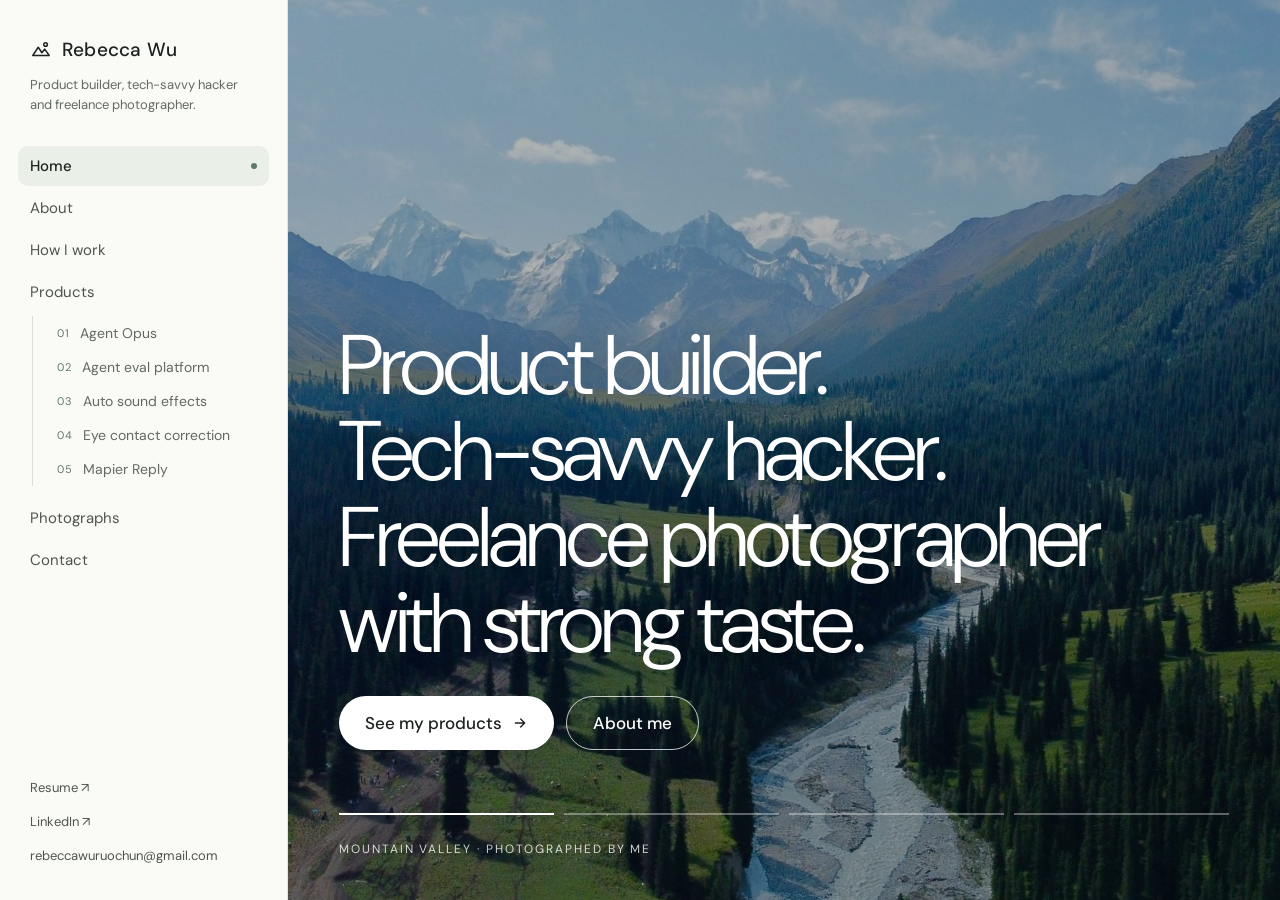
==== commit 9c076efb: "Move navigation into a left sidebar; give each section its own page Co-Authored-By: Claude Opus 5.5 " ====
--- a/index.html
+++ b/index.html
@@ -3,10 +3,10 @@
 <head>
 <meta charset="utf-8">
 <meta name="viewport" content="width=device-width, initial-scale=1">
-<title>Rebecca Wu — Products &amp; Photography</title>
+<title>Rebecca Wu — Product builder & photographer</title>
 <meta name="description" content="Rebecca Wu — product builder, tech-savvy hacker and freelance photographer with strong taste. AI video products at OpusClip.">
-<meta property="og:title" content="Rebecca Wu — Products &amp; Photography">
-<meta property="og:description" content="Product builder, tech-savvy hacker and freelance photographer with strong taste.">
+<meta property="og:title" content="Rebecca Wu — Product builder & photographer">
+<meta property="og:description" content="Rebecca Wu — product builder, tech-savvy hacker and freelance photographer with strong taste. AI video products at OpusClip.">
 <meta property="og:image" content="assets/photos/hero-valley.jpg">
 <meta property="og:type" content="website">
 <meta name="twitter:card" content="summary_large_image">
@@ -14,23 +14,33 @@
 <link rel="preconnect" href="https://fonts.googleapis.com">
 <link href="https://fonts.googleapis.com/css2?family=DM+Sans:opsz,wght@9..40,300;9..40,400;9..40,500;9..40,600&amp;display=swap" rel="stylesheet">
 <link rel="stylesheet" href="styles.css">
-<style>
-.rw-band{background:#1A120C url(assets/photos/hero-mosque.jpg) center/cover fixed}
-@keyframes rw-fill{from{width:0}to{width:100%}}
-@keyframes rw-zoom{from{transform:scale(1)}to{transform:scale(1.08)}}
-.hero-slide{position:absolute;inset:0;width:100%;height:100%;object-fit:cover;display:block;opacity:0;transition:opacity 1.4s ease}
-.hero-slide.is-active{opacity:1}
-@media (prefers-reduced-motion: no-preference){.hero-slide.is-active{animation:rw-zoom 7s ease-out forwards}}
-.hero-bar{height:28px;padding:13px 0;border:0;background:transparent;cursor:pointer}
-.hero-bar>span{display:block;height:2px;background:rgba(255,255,255,.35);overflow:hidden}
-.hero-bar>span>i{display:block;height:100%;width:0;background:#fff}
-.hero-bar.is-past>span>i{width:100%}
-.hero-bar.is-active>span>i{animation:rw-fill 6s linear forwards}
-</style>
+<script src="site.js" defer></script>
 </head>
 <body>
-<div class="page">
-<section id="top" aria-label="Introduction" style="position: relative; min-height: 840px; overflow: hidden; color: #FFFFFF; display: flex; flex-direction: column; background: #24302A">
+<div class="page shell">
+<aside class="sb" id="sb">
+<div class="sb-head">
+<a class="sb-brand" href=""><svg aria-hidden="true" width="22" height="22" viewBox="0 0 24 24" fill="none" stroke="currentColor" stroke-width="1.6" stroke-linecap="round" stroke-linejoin="round"><path d="M3 18l6-9 4 6 3-4 5 7z"></path><circle cx="17" cy="6" r="2"></circle></svg>Rebecca Wu</a>
+<p class="sb-tag">Product builder, tech-savvy hacker and freelance photographer.</p>
+</div>
+<button class="sb-toggle" type="button" aria-expanded="false" aria-controls="sb-nav">Menu</button>
+<nav class="sb-nav" id="sb-nav" aria-label="Main">
+<a href="" aria-current="page">Home</a>
+<a href="about/">About</a>
+<a href="process/">How I work</a>
+<a href="products/">Products</a>
+<ul class="sb-sub"><li><a href="work/agent-opus/"><span>01</span>Agent Opus</a></li><li><a href="work/eval-platform/"><span>02</span>Agent eval platform</a></li><li><a href="work/auto-sfx/"><span>03</span>Auto sound effects</a></li><li><a href="work/eye-contact/"><span>04</span>Eye contact correction</a></li><li><a href="work/mapier-reply/"><span>05</span>Mapier Reply</a></li></ul>
+<a href="photographs/">Photographs</a>
+<a href="contact/">Contact</a>
+</nav>
+<div class="sb-foot">
+<a href="assets/Rebecca-Wu-Resume.pdf" target="_blank" rel="noopener">Resume ↗</a>
+<a href="https://www.linkedin.com/in/rebecca-wu-uchicago/" target="_blank" rel="noopener">LinkedIn ↗</a>
+<a href="mailto:rebeccawuruochun@gmail.com">rebeccawuruochun@gmail.com</a>
+</div>
+</aside>
+<main class="main">
+<section id="top" aria-label="Introduction" style="position: relative; min-height: 100vh; min-height: 100dvh; box-sizing: border-box; overflow: hidden; color: #FFFFFF; display: flex; flex-direction: column; background: #24302A">
 <div aria-hidden="true" style="position: absolute; inset: 0; overflow: hidden">
 <img class="hero-slide is-active" src="assets/photos/hero-valley.jpg" alt="" style="object-position: 50% 60%">
 <img class="hero-slide" src="assets/photos/hero-mosque.jpg" alt="" style="object-position: 50% 45%">
@@ -39,22 +49,12 @@
 <span style="position: absolute; inset: 0; background: rgba(12,16,13,0.32); display: block"></span>
 </div>
 
-<header style="position: relative; width: 100%; box-sizing: border-box; max-width: 1360px; margin: 0 auto; padding: 26px clamp(20px, 4vw, 56px); display: flex; flex-wrap: wrap; align-items: center; justify-content: space-between; gap: 12px">
-<a href="#top" style="display: flex; align-items: center; gap: 10px; font-size: 18px; font-weight: 500; letter-spacing: 0.02em; text-decoration: none; color: #FFFFFF"><svg aria-hidden="true" width="22" height="22" viewBox="0 0 24 24" fill="none" stroke="currentColor" stroke-width="1.6" stroke-linecap="round" stroke-linejoin="round"><path d="M3 18l6-9 4 6 3-4 5 7z"></path><circle cx="17" cy="6" r="2"></circle></svg>Rebecca Wu</a>
-<nav aria-label="Main" style="display: flex; flex-wrap: wrap; align-items: center; gap: 4px; font-size: 13px; font-weight: 500; letter-spacing: 0.12em; text-transform: uppercase">
-<a href="#about" style="padding: 12px 14px; text-decoration: none; color: #FFFFFF">About</a>
-<a href="#products" style="padding: 12px 14px; text-decoration: none; color: #FFFFFF">Products</a>
-<a href="photographs/" style="padding: 12px 14px; text-decoration: none; color: #FFFFFF">Photographs</a>
-<a href="assets/Rebecca-Wu-Resume.pdf" target="_blank" rel="noopener" style="padding: 12px 14px; text-decoration: none; color: #FFFFFF">Resume</a>
-<a href="#contact" style="padding: 11px 22px; margin-left: 6px; text-decoration: none; color: #1E231F; background: #FFFFFF; border-radius: 999px">Contact</a>
-</nav>
-</header>
 
 <div style="position: relative; flex: 1; width: 100%; box-sizing: border-box; max-width: 1360px; margin: 0 auto; padding: 40px clamp(20px, 4vw, 56px) 40px; display: flex; flex-direction: column; justify-content: flex-end; gap: 30px">
 <h1 style="margin: 0; max-width: 980px; font-weight: 300; font-size: clamp(44px, 6.6vw, 96px); line-height: 1.02; letter-spacing: -0.04em; text-shadow: 0 2px 30px rgba(0,0,0,0.25)">Product builder.<br>Tech-savvy hacker.<br>Freelance photographer with strong taste.</h1>
 <div style="display: flex; flex-wrap: wrap; gap: 12px">
-<a href="#products" style="display: inline-flex; align-items: center; gap: 10px; min-height: 52px; padding: 0 26px; border-radius: 999px; background: #FFFFFF; color: #1E231F; text-decoration: none; font-weight: 500">See my products <svg aria-hidden="true" width="16" height="16" viewBox="0 0 24 24" fill="none" stroke="currentColor" stroke-width="2" stroke-linecap="round" stroke-linejoin="round"><path d="M5 12h14M13 6l6 6-6 6"></path></svg></a>
-<a href="#about" style="display: inline-flex; align-items: center; min-height: 52px; padding: 0 26px; border-radius: 999px; border: 1px solid rgba(255,255,255,0.75); color: #FFFFFF; text-decoration: none; font-weight: 500">About me</a>
+<a href="products/" style="display: inline-flex; align-items: center; gap: 10px; min-height: 52px; padding: 0 26px; border-radius: 999px; background: #FFFFFF; color: #1E231F; text-decoration: none; font-weight: 500">See my products <svg aria-hidden="true" width="16" height="16" viewBox="0 0 24 24" fill="none" stroke="currentColor" stroke-width="2" stroke-linecap="round" stroke-linejoin="round"><path d="M5 12h14M13 6l6 6-6 6"></path></svg></a>
+<a href="about/" style="display: inline-flex; align-items: center; min-height: 52px; padding: 0 26px; border-radius: 999px; border: 1px solid rgba(255,255,255,0.75); color: #FFFFFF; text-decoration: none; font-weight: 500">About me</a>
 </div>
 <div style="display: flex; flex-direction: column; gap: 12px; margin-top: 20px">
 <div style="display: grid; grid-template-columns: repeat(4, minmax(0, 1fr)); gap: 10px">
@@ -69,177 +69,7 @@
 </div>
 </section>
 
-<section id="about" style="max-width: 1240px; margin: 0 auto; padding: 130px clamp(20px, 4vw, 56px) 110px">
-<div class="rw-reveal" style="text-align: center; display: flex; flex-direction: column; align-items: center; gap: 14px; margin-bottom: 72px">
-<p style="margin: 0; font-size: 12px; font-weight: 500; letter-spacing: 0.22em; text-transform: uppercase; color: #626A63">About me</p>
-<h2 style="margin: 0; font-size: clamp(36px, 4.4vw, 56px); line-height: 1.08; font-weight: 300; letter-spacing: -0.035em">Hi, I'm Rebecca.</h2>
-<p style="margin: 0; max-width: 560px; color: #626A63">I build AI products by day and chase light with a camera on weekends. It turns out they're the same job.</p>
+</main>
 </div>
-<div style="display: flex; flex-wrap: wrap; align-items: center; gap: clamp(36px, 6vw, 96px)">
-<figure class="rw-print rw-reveal" style="--r: -2.5deg; flex: 1 1 280px; max-width: 420px; margin: 0 auto; padding: 14px 14px 52px; background: #FFFFFF; box-shadow: 0 24px 50px -24px rgba(30,35,31,0.45); position: relative">
-<img src="assets/photos/rebecca-redwoods.jpg" alt="Rebecca sitting on a fallen log among redwoods" style="width: 100%; aspect-ratio: 4 / 5; object-fit: cover; object-position: 50% 40%; display: block">
-<figcaption style="position: absolute; left: 16px; bottom: 16px; font-size: 14px; color: #626A63">Among the redwoods</figcaption>
-</figure>
-<div style="flex: 999 1 480px; min-width: 0; display: flex; flex-direction: column; gap: 24px">
-<p style="margin: 0; font-size: clamp(21px, 2.1vw, 27px); line-height: 1.4; font-weight: 300; letter-spacing: -0.01em">I graduated <b style="font-weight: 500">magna cum laude from the University of Chicago</b>, where I studied computer science, data science and economics. My passion is to build products that make people's lives easier.</p>
-<p style="margin: 0; color: #4E554F">Today I'm building the AI video editor at OpusClip, after taking Agent Opus, our first video agent, from a blank PRD to ~1,000 beta users. Before that, as an AI product manager intern at Microsoft, I built a Chief of Staff Agent that turns Teams, Outlook and SharePoint into a digest of priorities and blockers.</p>
-<dl style="margin: 8px 0 0; display: grid; grid-template-columns: repeat(auto-fit, minmax(200px, 1fr)); gap: 12px">
-<div style="background: #FFFFFF; border: 1px solid #E7E9E3; border-radius: 16px; padding: 16px 18px"><dt style="font-size: 11px; font-weight: 600; letter-spacing: 0.18em; color: #626A63">EDUCATION</dt><dd style="margin: 4px 0 0">University of Chicago, magna cum laude</dd></div>
-<div style="background: #FFFFFF; border: 1px solid #E7E9E3; border-radius: 16px; padding: 16px 18px"><dt style="font-size: 11px; font-weight: 600; letter-spacing: 0.18em; color: #626A63">BASED IN</dt><dd style="margin: 4px 0 0">San Francisco Bay Area, CA</dd></div>
-<div style="background: #FFFFFF; border: 1px solid #E7E9E3; border-radius: 16px; padding: 16px 18px"><dt style="font-size: 11px; font-weight: 600; letter-spacing: 0.18em; color: #626A63">SPEAKS</dt><dd style="margin: 4px 0 0">English and Chinese</dd></div>
-<div style="background: #FFFFFF; border: 1px solid #E7E9E3; border-radius: 16px; padding: 16px 18px"><dt style="font-size: 11px; font-weight: 600; letter-spacing: 0.18em; color: #626A63">OFF THE CLOCK</dt><dd style="margin: 4px 0 0">Pilates, tennis, photography, hiking</dd></div>
-</dl>
-</div>
-</div>
-</section>
-
-<section id="approach" style="background: #F2F3EE">
-<div style="max-width: 1240px; margin: 0 auto; padding: 120px clamp(20px, 4vw, 56px)">
-<div class="rw-reveal" style="text-align: center; display: flex; flex-direction: column; align-items: center; gap: 14px; margin-bottom: 56px">
-<p style="margin: 0; font-size: 12px; font-weight: 500; letter-spacing: 0.22em; text-transform: uppercase; color: #626A63">How I work</p>
-<h2 style="margin: 0; font-size: clamp(36px, 4.4vw, 56px); line-height: 1.08; font-weight: 300; letter-spacing: -0.035em">From conversation to shipped product</h2>
-<p style="margin: 0; max-width: 560px; color: #626A63">The same three steps on every product I build.</p>
-</div>
-<div style="display: flex; flex-direction: column; gap: 14px">
-<div class="rw-reveal" style="display: flex; flex-wrap: wrap; align-items: center; gap: 20px 28px; background: #FFFFFF; border: 1px solid #E7E9E3; border-radius: 20px; padding: 18px 26px 18px 18px">
-<img src="assets/photos/backlit-commuters.jpg" alt="Backlit commuters casting long shadows" style="width: 92px; height: 92px; border-radius: 14px; object-fit: cover; display: block; flex: none">
-<div style="flex: 1 1 300px; min-width: 0"><h3 style="margin: 0; font-size: 20px; font-weight: 500">Listen first</h3><p style="margin: 2px 0 0; color: #626A63">For Agent Opus, I recruited 50+ seed users and ran interviews on video quality, agent UX and editing workflows before writing the roadmap.</p></div>
-<span style="font-size: 13px; font-weight: 500; letter-spacing: 0.12em; color: #5F7A66">01</span>
-</div>
-<div class="rw-reveal" style="display: flex; flex-wrap: wrap; align-items: center; gap: 20px 28px; background: #FFFFFF; border: 1px solid #E7E9E3; border-radius: 20px; padding: 18px 26px 18px 18px">
-<img src="assets/photos/arch-hillside-town.jpg" alt="Hillside town framed through a stone arch" style="width: 92px; height: 92px; border-radius: 14px; object-fit: cover; display: block; flex: none">
-<div style="flex: 1 1 300px; min-width: 0"><h3 style="margin: 0; font-size: 20px; font-weight: 500">Prototype fast</h3><p style="margin: 2px 0 0; color: #626A63">I turn what users tell me into interactive prototypes, so we react to real screens instead of specs.</p></div>
-<span style="font-size: 13px; font-weight: 500; letter-spacing: 0.12em; color: #5F7A66">02</span>
-</div>
-<div class="rw-reveal" style="display: flex; flex-wrap: wrap; align-items: center; gap: 20px 28px; background: #FFFFFF; border: 1px solid #E7E9E3; border-radius: 20px; padding: 18px 26px 18px 18px">
-<img src="assets/photos/marina.jpg" alt="Sailboat masts reflected in a still marina" style="width: 92px; height: 92px; border-radius: 14px; object-fit: cover; display: block; flex: none">
-<div style="flex: 1 1 300px; min-width: 0"><h3 style="margin: 0; font-size: 20px; font-weight: 500">Ship it</h3><p style="margin: 2px 0 0; color: #626A63">Then I take it to production with engineering. Agent Opus reached ~1,000 beta users, and the auto sound-effects revamp shipped in about a month.</p></div>
-<span style="font-size: 13px; font-weight: 500; letter-spacing: 0.12em; color: #5F7A66">03</span>
-</div>
-</div>
-</div>
-</section>
-
-<section id="products" style="max-width: 1240px; margin: 0 auto; padding: 130px clamp(20px, 4vw, 56px) 130px">
-<div class="rw-reveal" style="display: flex; flex-wrap: wrap; align-items: flex-end; justify-content: space-between; gap: 20px; margin-bottom: 40px">
-<div style="display: flex; flex-direction: column; gap: 14px">
-<p class="eyebrow">What I've built</p>
-<h2 class="h2">Products</h2>
-</div>
-<p style="margin: 0; max-width: 340px; color: #626A63">Five products, each with real footage. Pick one to see how it came together.</p>
-</div>
-<ul class="pi" id="pi">
-<li><a class="pi-row" href="work/agent-opus/" data-preview="assets/video/agent-opus-poster.jpg">
-<span class="pi-num">01</span>
-<img class="pi-thumb" src="assets/video/agent-opus-poster.jpg" alt="" loading="lazy">
-<span><span class="pi-title">Agent Opus</span><span class="pi-sub">Text-to-video agent, built 0→1</span></span>
-<span class="pi-meta"><b>OpusClip</b>~1,000 beta users</span>
-<span class="pi-arrow"><svg aria-hidden="true" width="18" height="18" viewBox="0 0 24 24" fill="none" stroke="currentColor" stroke-width="1.8" stroke-linecap="round" stroke-linejoin="round"><path d="M5 12h14M13 6l6 6-6 6"></path></svg></span>
-</a></li>
-<li><a class="pi-row" href="work/eval-platform/" data-preview="assets/video/eval-platform-poster.jpg">
-<span class="pi-num">02</span>
-<img class="pi-thumb" src="assets/video/eval-platform-poster.jpg" alt="" loading="lazy">
-<span><span class="pi-title">Agent eval platform</span><span class="pi-sub">Golden-sample regression for every agent build</span></span>
-<span class="pi-meta"><b>OpusClip</b>100 golden samples</span>
-<span class="pi-arrow"><svg aria-hidden="true" width="18" height="18" viewBox="0 0 24 24" fill="none" stroke="currentColor" stroke-width="1.8" stroke-linecap="round" stroke-linejoin="round"><path d="M5 12h14M13 6l6 6-6 6"></path></svg></span>
-</a></li>
-<li><a class="pi-row" href="work/auto-sfx/" data-preview="assets/video/auto-sfx-poster.jpg">
-<span class="pi-num">03</span>
-<img class="pi-thumb" src="assets/video/auto-sfx-poster.jpg" alt="" loading="lazy">
-<span><span class="pi-title">Auto sound effects</span><span class="pi-sub">One-click sound effects, rebuilt from scratch</span></span>
-<span class="pi-meta"><b>OpusClip</b>5× weekly active users</span>
-<span class="pi-arrow"><svg aria-hidden="true" width="18" height="18" viewBox="0 0 24 24" fill="none" stroke="currentColor" stroke-width="1.8" stroke-linecap="round" stroke-linejoin="round"><path d="M5 12h14M13 6l6 6-6 6"></path></svg></span>
-</a></li>
-<li><a class="pi-row" href="work/eye-contact/" data-preview="assets/video/eye-contact-poster.jpg">
-<span class="pi-num">04</span>
-<img class="pi-thumb" src="assets/video/eye-contact-poster.jpg" alt="" loading="lazy">
-<span><span class="pi-title">Eye contact correction</span><span class="pi-sub">The speaker's gaze, back on camera in one click</span></span>
-<span class="pi-meta"><b>OpusClip</b>~2K weekly active users</span>
-<span class="pi-arrow"><svg aria-hidden="true" width="18" height="18" viewBox="0 0 24 24" fill="none" stroke="currentColor" stroke-width="1.8" stroke-linecap="round" stroke-linejoin="round"><path d="M5 12h14M13 6l6 6-6 6"></path></svg></span>
-</a></li>
-<li><a class="pi-row" href="work/mapier-reply/" data-preview="assets/previews/mapier-reply.jpg">
-<span class="pi-num">05</span>
-<img class="pi-thumb" src="assets/previews/mapier-reply.jpg" alt="" loading="lazy">
-<span><span class="pi-title">Mapier Reply</span><span class="pi-sub">Customer research over iMessage</span></span>
-<span class="pi-meta"><b>Side project</b>Mapier Labs</span>
-<span class="pi-arrow"><svg aria-hidden="true" width="18" height="18" viewBox="0 0 24 24" fill="none" stroke="currentColor" stroke-width="1.8" stroke-linecap="round" stroke-linejoin="round"><path d="M5 12h14M13 6l6 6-6 6"></path></svg></span>
-</a></li>
-</ul>
-<figure class="pi-float" id="pi-float" aria-hidden="true"><img src="" alt=""></figure>
-</section>
-
-<section class="rw-band" aria-label="Photography" style="min-height: 600px; display: flex; flex-direction: column; align-items: center; justify-content: center; padding: 80px clamp(20px, 4vw, 56px); box-sizing: border-box; position: relative">
-<span aria-hidden="true" style="position: absolute; inset: 0; background: rgba(14,10,6,0.3); display: block"></span>
-<p style="position: relative; margin: 0; max-width: 940px; text-align: center; color: #FFFFFF; font-size: clamp(32px, 4.4vw, 60px); line-height: 1.1; font-weight: 300; letter-spacing: -0.035em; text-shadow: 0 2px 24px rgba(0,0,0,0.35)">When I'm not busy building, I love photographing the world around me.</p>
-<a class="btn btn-light" href="photographs/" style="position: relative; margin-top: 32px; min-height: 52px; padding: 0 28px">See my photographs <svg aria-hidden="true" width="18" height="18" viewBox="0 0 24 24" fill="none" stroke="currentColor" stroke-width="1.8" stroke-linecap="round" stroke-linejoin="round"><path d="M5 12h14M13 6l6 6-6 6"></path></svg></a>
-</section>
-
-<section id="contact" style="background: #1F2A22; color: #F2F3EE">
-<div style="max-width: 1240px; margin: 0 auto; padding: clamp(100px, 12vw, 150px) clamp(20px, 4vw, 56px) 56px; display: flex; flex-direction: column; align-items: center; text-align: center; gap: 26px">
-<p style="margin: 0; font-size: 12px; font-weight: 500; letter-spacing: 0.22em; text-transform: uppercase; color: #AEB8AF">Product roles · Portrait &amp; event shoots</p>
-<h2 style="margin: 0; max-width: 900px; font-size: clamp(40px, 6vw, 84px); line-height: 1.02; font-weight: 300; letter-spacing: -0.04em">Let's make something worth framing.</h2>
-<a href="mailto:rebeccawuruochun@gmail.com" style="display: inline-flex; align-items: center; gap: 10px; min-height: 56px; padding: 0 30px; border-radius: 999px; background: #FFFFFF; color: #1E231F; text-decoration: none; font-weight: 500; font-size: clamp(15px, 1.6vw, 18px); max-width: 100%; box-sizing: border-box; overflow-wrap: anywhere">rebeccawuruochun@gmail.com</a>
-<div style="display: flex; flex-wrap: wrap; justify-content: center; gap: 10px">
-<a href="assets/Rebecca-Wu-Resume.pdf" target="_blank" rel="noopener" style="display: inline-flex; align-items: center; min-height: 46px; padding: 0 22px; border-radius: 999px; border: 1px solid #4E5E52; text-decoration: none; font-weight: 500">Resume (PDF) ↗</a>
-<a href="https://www.linkedin.com/in/rebecca-wu-uchicago/" target="_blank" rel="noopener" style="display: inline-flex; align-items: center; min-height: 46px; padding: 0 22px; border-radius: 999px; border: 1px solid #4E5E52; text-decoration: none; font-weight: 500">LinkedIn ↗</a>
-</div>
-<div style="width: 100%; display: flex; flex-wrap: wrap; justify-content: space-between; gap: 12px; margin-top: 80px; padding-top: 24px; border-top: 1px solid #34413A; font-size: 13px; color: #AEB8AF">
-<span>© 2026 Rebecca Wu</span>
-<span>Every photograph on this site is mine</span>
-</div>
-</div>
-</section>
-
-</div>
-<script>
-(function () {
-  var slides = document.querySelectorAll('.hero-slide');
-  var bars = document.querySelectorAll('.hero-bar');
-  var caption = document.getElementById('hero-caption');
-  var captions = ["Mountain valley", "Last light", "Market street", "Autumn gate"];
-  var i = 0, timer;
-  function show(n) {
-    i = n;
-    slides.forEach(function (s, k) { s.classList.toggle('is-active', k === n); });
-    bars.forEach(function (b, k) {
-      b.classList.remove('is-active');
-      b.classList.toggle('is-past', k < n);
-      b.setAttribute('aria-pressed', k === n ? 'true' : 'false');
-    });
-    void bars[n].offsetWidth; // restart the progress animation
-    bars[n].classList.add('is-active');
-    if (caption) caption.textContent = captions[n];
-  }
-  function start() { clearInterval(timer); timer = setInterval(function () { show((i + 1) % slides.length); }, 6000); }
-  bars.forEach(function (b) { b.addEventListener('click', function () { show(+b.dataset.slide); start(); }); });
-  start();
-  document.querySelectorAll('video').forEach(function (v) {
-    v.muted = true;
-    var p = v.play(); if (p && p.catch) p.catch(function () {});
-  });
-})();
-</script>
-<script>
-(function () {
-  var list = document.getElementById('pi'), card = document.getElementById('pi-float');
-  if (!list || !card || !window.matchMedia('(hover: hover) and (pointer: fine)').matches) return;
-  var img = card.querySelector('img'), x = 0, y = 0, cx = 0, cy = 0, raf = null, tilt = 0;
-  function loop() {
-    cx += (x - cx) * 0.16; cy += (y - cy) * 0.16;
-    card.style.transform = 'translate(' + (cx + 28) + 'px,' + (cy - 120) + 'px) rotate(' + tilt + 'deg)';
-    raf = requestAnimationFrame(loop);
-  }
-  list.querySelectorAll('.pi-row').forEach(function (row, k) {
-    row.addEventListener('mouseenter', function (e) {
-      img.src = row.dataset.preview; tilt = k % 2 ? 3 : -3;
-      if (!card.classList.contains('on')) { cx = x = e.clientX; cy = y = e.clientY; }
-      card.classList.add('on');
-      if (!raf) loop();
-    });
-  });
-  list.addEventListener('mousemove', function (e) { x = e.clientX; y = e.clientY; });
-  list.addEventListener('mouseleave', function () { card.classList.remove('on'); cancelAnimationFrame(raf); raf = null; });
-})();
-</script>
 </body>
 </html>
--- a/styles.css
+++ b/styles.css
@@ -40,14 +40,6 @@
 .btn-dark { background: #1E231F; color: #FFFFFF; }
 .btn-line { border: 1px solid #1E231F; }
 .btn-light { background: #FFFFFF; color: #1E231F; }
-
-/* ---------- light top bar (inner pages) ---------- */
-.top { max-width: 1360px; margin: 0 auto; padding: 26px clamp(20px, 4vw, 56px); display: flex; flex-wrap: wrap; align-items: center; justify-content: space-between; gap: 12px; }
-.brand { display: flex; align-items: center; gap: 10px; font-size: 18px; font-weight: 500; letter-spacing: .02em; text-decoration: none; }
-.top nav { display: flex; flex-wrap: wrap; align-items: center; gap: 4px; font-size: 13px; font-weight: 500; letter-spacing: .12em; text-transform: uppercase; }
-.top nav a { padding: 12px 14px; text-decoration: none; }
-.top nav a.pill { padding: 11px 22px; margin-left: 6px; background: #1E231F; color: #FFFFFF; border-radius: 999px; }
-.top nav a[aria-current="page"] { color: #5F7A66; }
 
 /* ---------- section headings ---------- */
 .eyebrow { margin: 0; font-size: 12px; font-weight: 500; letter-spacing: .22em; text-transform: uppercase; color: #626A63; }
@@ -136,3 +128,67 @@
   .pn a + a img { order: 0; }
   .pn img { width: 88px; height: 64px; }
 }
+
+/* ---------- app shell: sidebar + page ---------- */
+.shell { display: grid; grid-template-columns: 288px minmax(0, 1fr); min-height: 100vh; }
+.main { min-width: 0; }
+.sb {
+  position: sticky; top: 0; height: 100vh; height: 100dvh; box-sizing: border-box; overflow-y: auto;
+  display: flex; flex-direction: column; gap: 32px; padding: 34px 30px 28px;
+  background: #FAFAF7; border-right: 1px solid #E3E6DF; view-transition-name: sidebar;
+}
+.sb-brand { display: flex; align-items: center; gap: 10px; font-size: 19px; font-weight: 500; letter-spacing: .01em; text-decoration: none; }
+.sb-tag { margin: 10px 0 0; font-size: 13px; line-height: 1.5; color: #626A63; }
+.sb-nav { display: flex; flex-direction: column; gap: 2px; }
+.sb-nav a { display: flex; align-items: center; gap: 10px; min-height: 40px; padding: 0 12px; margin: 0 -12px; border-radius: 10px; font-size: 15px; color: #4E554F; text-decoration: none; transition: background .2s ease, color .2s ease; }
+.sb-nav a:hover { background: #F0F2EC; color: #1E231F; }
+.sb-nav a[aria-current="page"] { background: #EAEFE7; color: #1E231F; font-weight: 500; }
+.sb-nav a[aria-current="page"]::after { content: ""; width: 6px; height: 6px; margin-left: auto; border-radius: 50%; background: #5F7A66; }
+.sb-sub { list-style: none; margin: 2px 0 10px 2px; padding: 0 0 0 14px; border-left: 1px solid #DCDFD8; display: flex; flex-direction: column; }
+.sb-sub a { min-height: 34px; margin: 0; padding: 0 10px; font-size: 14px; color: #626A63; }
+.sb-sub a span { font-size: 11px; letter-spacing: .1em; color: #5F7A66; font-variant-numeric: tabular-nums; }
+.sb-foot { margin-top: auto; display: flex; flex-direction: column; gap: 2px; font-size: 13px; }
+.sb-foot a { display: flex; align-items: center; min-height: 32px; color: #4E554F; text-decoration: none; overflow-wrap: anywhere; }
+.sb-foot a:hover { color: #1E231F; text-decoration: underline; text-underline-offset: 3px; }
+.sb-toggle { display: none; }
+::view-transition-old(sidebar), ::view-transition-new(sidebar) { animation: none; }
+
+@media (max-width: 900px) {
+  .shell { grid-template-columns: 1fr; }
+  .sb { z-index: 40; height: auto; overflow: visible; flex-direction: row; flex-wrap: wrap; align-items: center; justify-content: space-between; gap: 0; padding: 12px 20px; border-right: 0; border-bottom: 1px solid #E3E6DF; }
+  .sb-tag { display: none; }
+  .sb-toggle { display: inline-flex; align-items: center; min-height: 44px; padding: 0 18px; border: 1px solid #1E231F; border-radius: 999px; background: transparent; color: #1E231F; font: inherit; font-size: 14px; cursor: pointer; }
+  .sb-nav, .sb-foot { display: none; width: 100%; }
+  .sb.open .sb-nav { display: flex; padding-top: 14px; }
+  .sb.open .sb-foot { display: flex; padding: 14px 0 6px; }
+}
+
+/* ---------- home hero ---------- */
+@keyframes rw-fill { from { width: 0; } to { width: 100%; } }
+@keyframes rw-zoom { from { transform: scale(1); } to { transform: scale(1.08); } }
+.hero-slide { position: absolute; inset: 0; width: 100%; height: 100%; object-fit: cover; display: block; opacity: 0; transition: opacity 1.4s ease; }
+.hero-slide.is-active { opacity: 1; }
+@media (prefers-reduced-motion: no-preference) { .hero-slide.is-active { animation: rw-zoom 7s ease-out forwards; } }
+.hero-bar { height: 28px; padding: 13px 0; border: 0; background: transparent; cursor: pointer; }
+.hero-bar > span { display: block; height: 2px; background: rgba(255,255,255,.35); overflow: hidden; }
+.hero-bar > span > i { display: block; height: 100%; width: 0; background: #FFFFFF; }
+.hero-bar.is-past > span > i { width: 100%; }
+.hero-bar.is-active > span > i { animation: rw-fill 6s linear forwards; }
+
+/* ---------- products list: a bit tighter so it fits one screen ---------- */
+.pi-row { padding: 24px 8px; }
+.pi-title { font-size: clamp(30px, 3.6vw, 54px); }
+
+/* ---------- project page: text left, footage right ---------- */
+.pj { padding-top: 32px; padding-bottom: 72px; max-width: 1400px; }
+.pj-grid { display: grid; grid-template-columns: minmax(0, 5fr) minmax(0, 7fr); gap: clamp(32px, 4vw, 64px); align-items: center; margin-top: 20px; }
+.pj .p-title { font-size: clamp(40px, 4.6vw, 72px); }
+.pj .p-lede { margin-top: 22px; font-size: 17px; }
+.pj-stat { display: flex; flex-wrap: wrap; align-items: baseline; gap: 6px 14px; margin-top: 28px; padding-top: 18px; border-top: 1px solid #DCDFD8; }
+.pj-stat b { font-size: clamp(40px, 4vw, 60px); line-height: 1; font-weight: 300; letter-spacing: -.045em; }
+.pj-stat span { font-size: 14px; color: #626A63; }
+.pj .p-facts { grid-template-columns: repeat(2, minmax(0, 1fr)); gap: 0 28px; padding: 22px 0 6px; }
+.pj .p-facts div { padding: 12px 0 14px; }
+.pj .p-actions { padding-bottom: 0; margin-top: 10px; }
+.pj-media { box-shadow: 0 40px 80px -40px rgba(30,35,31,.5); }
+@media (max-width: 1150px) { .pj-grid { grid-template-columns: 1fr; } }
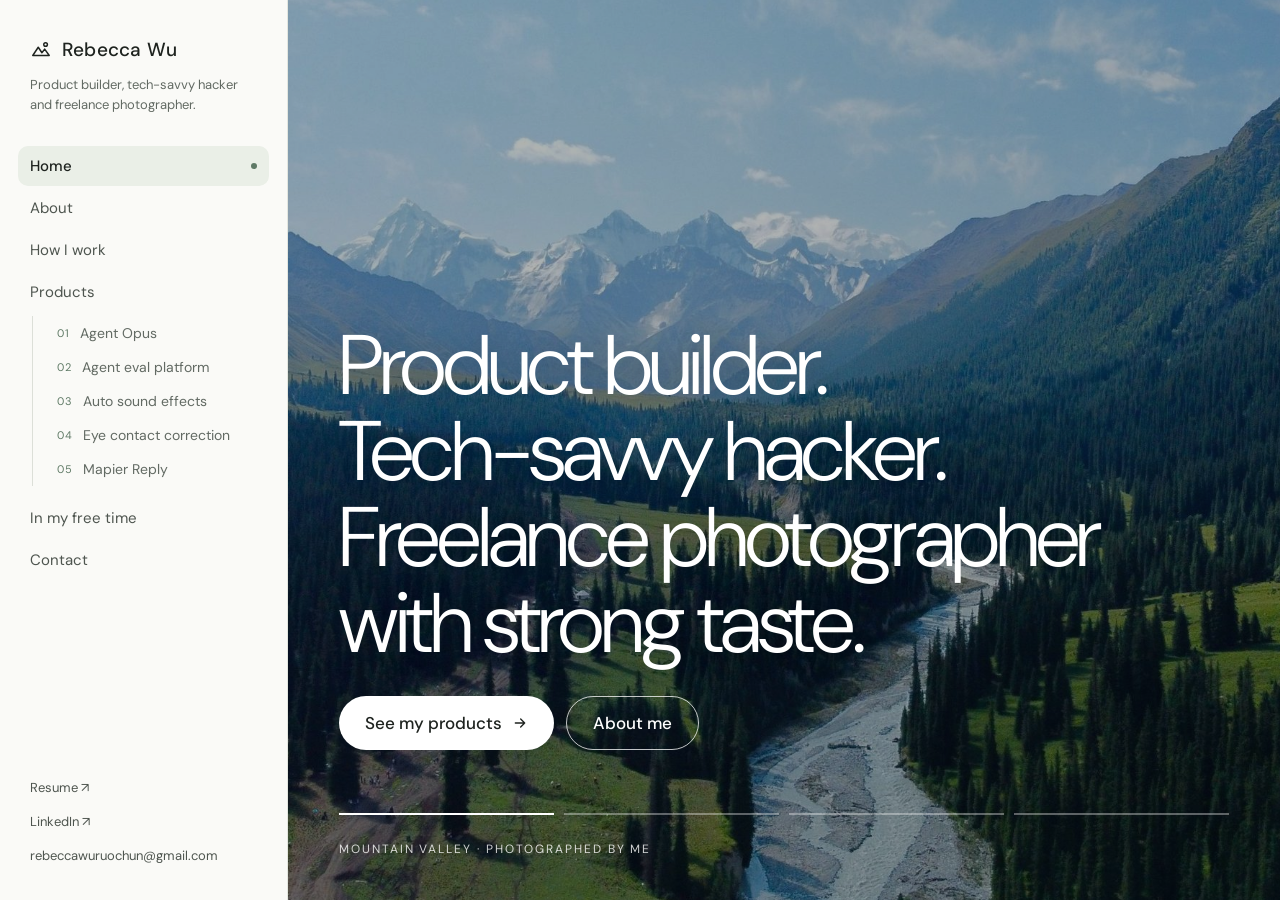
==== commit a8494377: "Rename Photographs to In my free time; drop the portrait caption Co-Authored-By: Claude Opus 5.5 <no" ====
--- a/index.html
+++ b/index.html
@@ -30,7 +30,7 @@
 <a href="process/">How I work</a>
 <a href="products/">Products</a>
 <ul class="sb-sub"><li><a href="work/agent-opus/"><span>01</span>Agent Opus</a></li><li><a href="work/eval-platform/"><span>02</span>Agent eval platform</a></li><li><a href="work/auto-sfx/"><span>03</span>Auto sound effects</a></li><li><a href="work/eye-contact/"><span>04</span>Eye contact correction</a></li><li><a href="work/mapier-reply/"><span>05</span>Mapier Reply</a></li></ul>
-<a href="photographs/">Photographs</a>
+<a href="photographs/">In my free time</a>
 <a href="contact/">Contact</a>
 </nav>
 <div class="sb-foot">
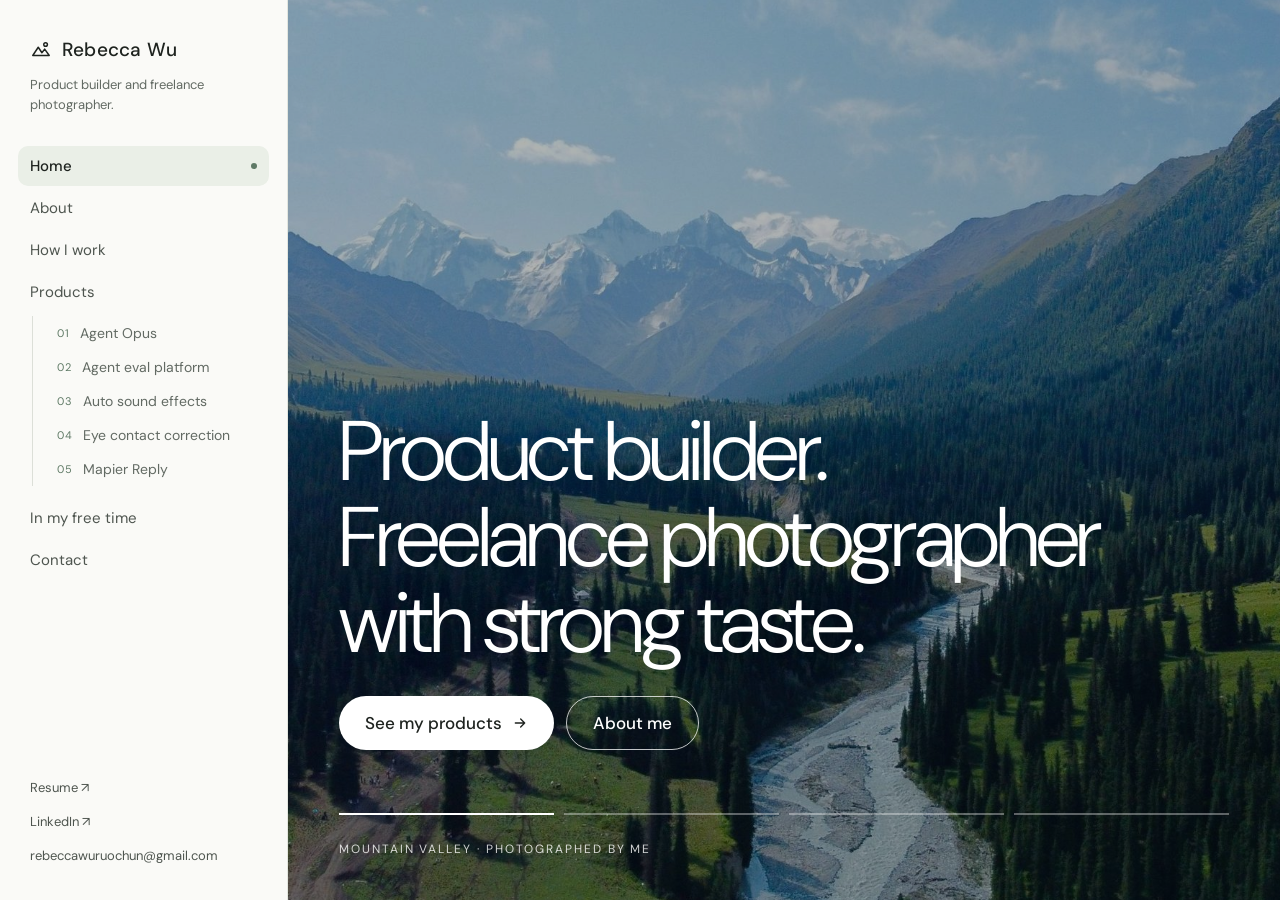
==== commit 553a40d2: "Remove "tech-savvy hacker" from the headline, sidebar and descriptions Co-Authored-By: Claude Opus 5" ====
--- a/index.html
+++ b/index.html
@@ -4,9 +4,9 @@
 <meta charset="utf-8">
 <meta name="viewport" content="width=device-width, initial-scale=1">
 <title>Rebecca Wu — Product builder & photographer</title>
-<meta name="description" content="Rebecca Wu — product builder, tech-savvy hacker and freelance photographer with strong taste. AI video products at OpusClip.">
+<meta name="description" content="Rebecca Wu — product builder and freelance photographer with strong taste. AI video products at OpusClip.">
 <meta property="og:title" content="Rebecca Wu — Product builder & photographer">
-<meta property="og:description" content="Rebecca Wu — product builder, tech-savvy hacker and freelance photographer with strong taste. AI video products at OpusClip.">
+<meta property="og:description" content="Rebecca Wu — product builder and freelance photographer with strong taste. AI video products at OpusClip.">
 <meta property="og:image" content="assets/photos/hero-valley.jpg">
 <meta property="og:type" content="website">
 <meta name="twitter:card" content="summary_large_image">
@@ -21,7 +21,7 @@
 <aside class="sb" id="sb">
 <div class="sb-head">
 <a class="sb-brand" href=""><svg aria-hidden="true" width="22" height="22" viewBox="0 0 24 24" fill="none" stroke="currentColor" stroke-width="1.6" stroke-linecap="round" stroke-linejoin="round"><path d="M3 18l6-9 4 6 3-4 5 7z"></path><circle cx="17" cy="6" r="2"></circle></svg>Rebecca Wu</a>
-<p class="sb-tag">Product builder, tech-savvy hacker and freelance photographer.</p>
+<p class="sb-tag">Product builder and freelance photographer.</p>
 </div>
 <button class="sb-toggle" type="button" aria-expanded="false" aria-controls="sb-nav">Menu</button>
 <nav class="sb-nav" id="sb-nav" aria-label="Main">
@@ -51,7 +51,7 @@
 
 
 <div style="position: relative; flex: 1; width: 100%; box-sizing: border-box; max-width: 1360px; margin: 0 auto; padding: 40px clamp(20px, 4vw, 56px) 40px; display: flex; flex-direction: column; justify-content: flex-end; gap: 30px">
-<h1 style="margin: 0; max-width: 980px; font-weight: 300; font-size: clamp(44px, 6.6vw, 96px); line-height: 1.02; letter-spacing: -0.04em; text-shadow: 0 2px 30px rgba(0,0,0,0.25)">Product builder.<br>Tech-savvy hacker.<br>Freelance photographer with strong taste.</h1>
+<h1 style="margin: 0; max-width: 980px; font-weight: 300; font-size: clamp(44px, 6.6vw, 96px); line-height: 1.02; letter-spacing: -0.04em; text-shadow: 0 2px 30px rgba(0,0,0,0.25)">Product builder.<br>Freelance photographer with strong taste.</h1>
 <div style="display: flex; flex-wrap: wrap; gap: 12px">
 <a href="products/" style="display: inline-flex; align-items: center; gap: 10px; min-height: 52px; padding: 0 26px; border-radius: 999px; background: #FFFFFF; color: #1E231F; text-decoration: none; font-weight: 500">See my products <svg aria-hidden="true" width="16" height="16" viewBox="0 0 24 24" fill="none" stroke="currentColor" stroke-width="2" stroke-linecap="round" stroke-linejoin="round"><path d="M5 12h14M13 6l6 6-6 6"></path></svg></a>
 <a href="about/" style="display: inline-flex; align-items: center; min-height: 52px; padding: 0 26px; border-radius: 999px; border: 1px solid rgba(255,255,255,0.75); color: #FFFFFF; text-decoration: none; font-weight: 500">About me</a>
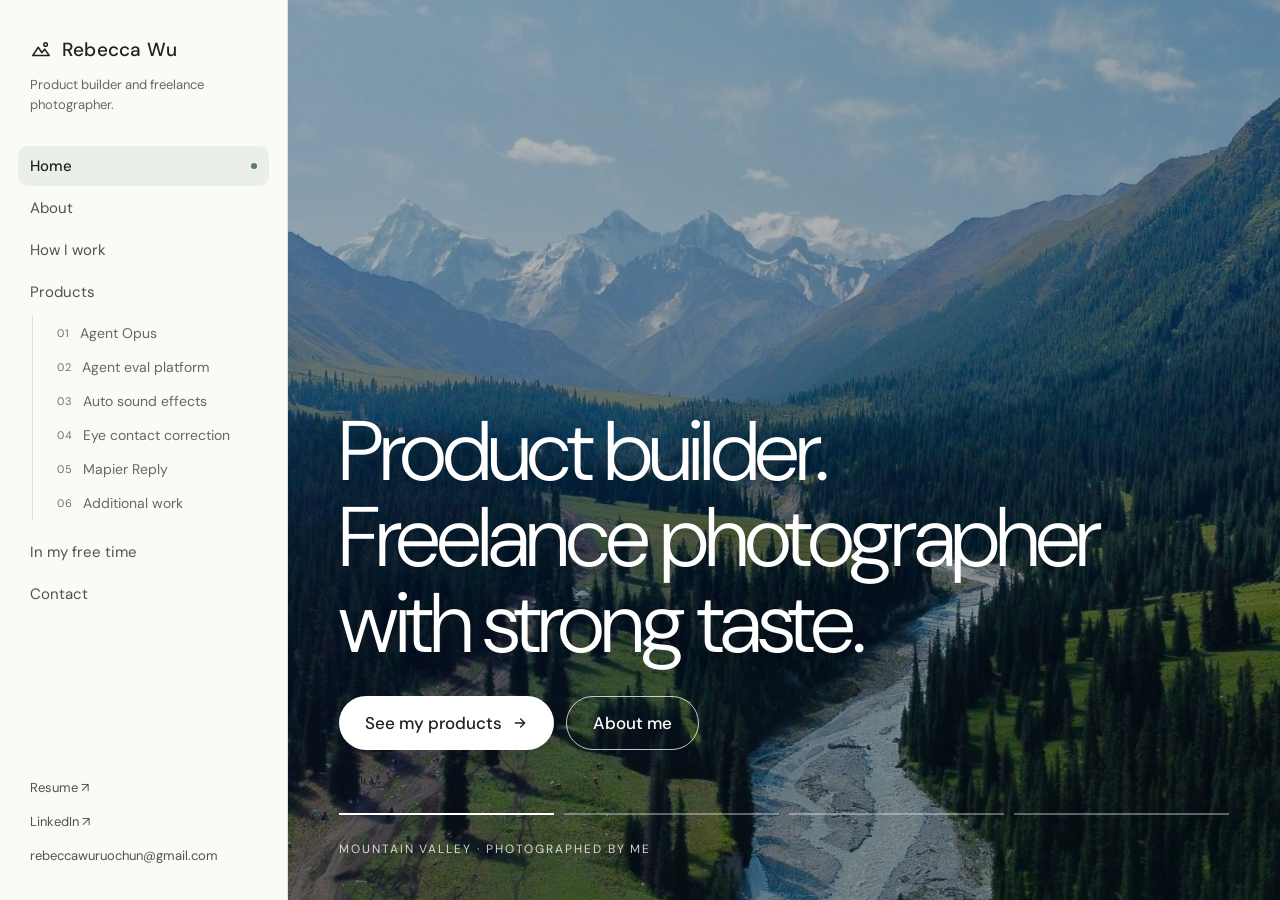
==== commit e0299219: "Add 06 Additional work; remove the products subtitle Co-Authored-By: Claude Opus 5.5 <noreply@anthro" ====
--- a/index.html
+++ b/index.html
@@ -29,7 +29,7 @@
 <a href="about/">About</a>
 <a href="process/">How I work</a>
 <a href="products/">Products</a>
-<ul class="sb-sub"><li><a href="work/agent-opus/"><span>01</span>Agent Opus</a></li><li><a href="work/eval-platform/"><span>02</span>Agent eval platform</a></li><li><a href="work/auto-sfx/"><span>03</span>Auto sound effects</a></li><li><a href="work/eye-contact/"><span>04</span>Eye contact correction</a></li><li><a href="work/mapier-reply/"><span>05</span>Mapier Reply</a></li></ul>
+<ul class="sb-sub"><li><a href="work/agent-opus/"><span>01</span>Agent Opus</a></li><li><a href="work/eval-platform/"><span>02</span>Agent eval platform</a></li><li><a href="work/auto-sfx/"><span>03</span>Auto sound effects</a></li><li><a href="work/eye-contact/"><span>04</span>Eye contact correction</a></li><li><a href="work/mapier-reply/"><span>05</span>Mapier Reply</a></li><li><a href="products/#additional"><span>06</span>Additional work</a></li></ul>
 <a href="photographs/">In my free time</a>
 <a href="contact/">Contact</a>
 </nav>
--- a/styles.css
+++ b/styles.css
@@ -192,3 +192,22 @@
 .pj .p-actions { padding-bottom: 0; margin-top: 10px; }
 .pj-media { box-shadow: 0 40px 80px -40px rgba(30,35,31,.5); }
 @media (max-width: 1150px) { .pj-grid { grid-template-columns: 1fr; } }
+
+/* ---------- 06 additional work (products page) ---------- */
+.aw-head { display: grid; grid-template-columns: 56px minmax(0, 1fr); gap: 24px; align-items: center; padding: 40px 8px 6px; }
+.aw-title { margin: 0; font-size: clamp(30px, 3.6vw, 54px); line-height: 1; font-weight: 300; letter-spacing: -.035em; }
+.aw-list { list-style: none; margin: 0; padding: 0 8px 0 88px; }
+.aw-item { display: grid; grid-template-columns: 52px minmax(0, 1fr); gap: 20px; padding: 24px 0; border-bottom: 1px solid #E7E9E3; }
+.aw-item:last-child { border-bottom: 0; }
+.aw-icon { width: 52px; height: 52px; border-radius: 14px; background: #EEF2EC; color: #3F5546; display: grid; place-items: center; }
+.aw-item h4 { margin: 0; font-size: 20px; font-weight: 500; }
+.aw-meta { margin: 2px 0 8px; font-size: 13px; letter-spacing: .04em; color: #5F7A66; }
+.aw-desc { margin: 0; max-width: 780px; color: #4E554F; }
+#additional { scroll-margin-top: 24px; }
+@media (max-width: 760px) {
+  .aw-head { grid-template-columns: 1fr; padding-left: 4px; }
+  .aw-head .pi-num { display: none; }
+  .aw-list { padding: 0 4px; }
+  .aw-item { grid-template-columns: 44px minmax(0, 1fr); gap: 14px; }
+  .aw-icon { width: 44px; height: 44px; border-radius: 12px; }
+}
